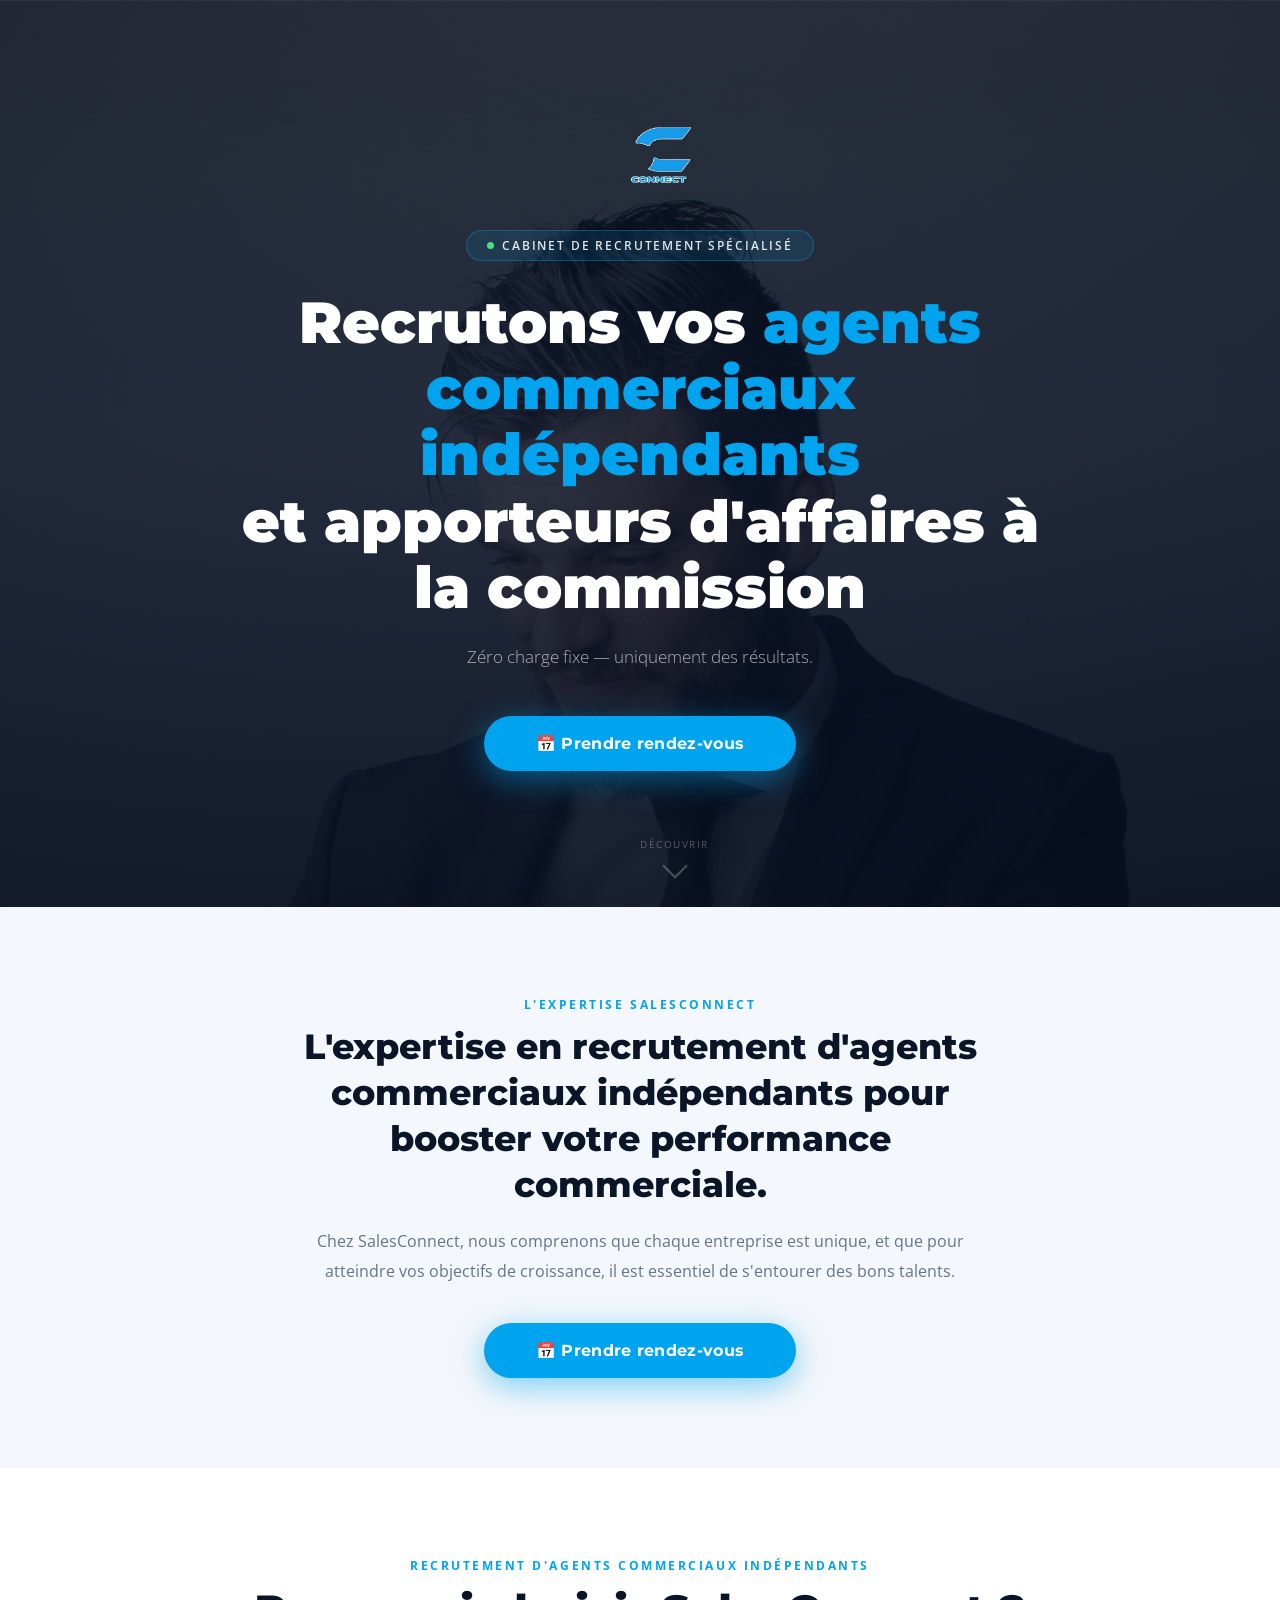
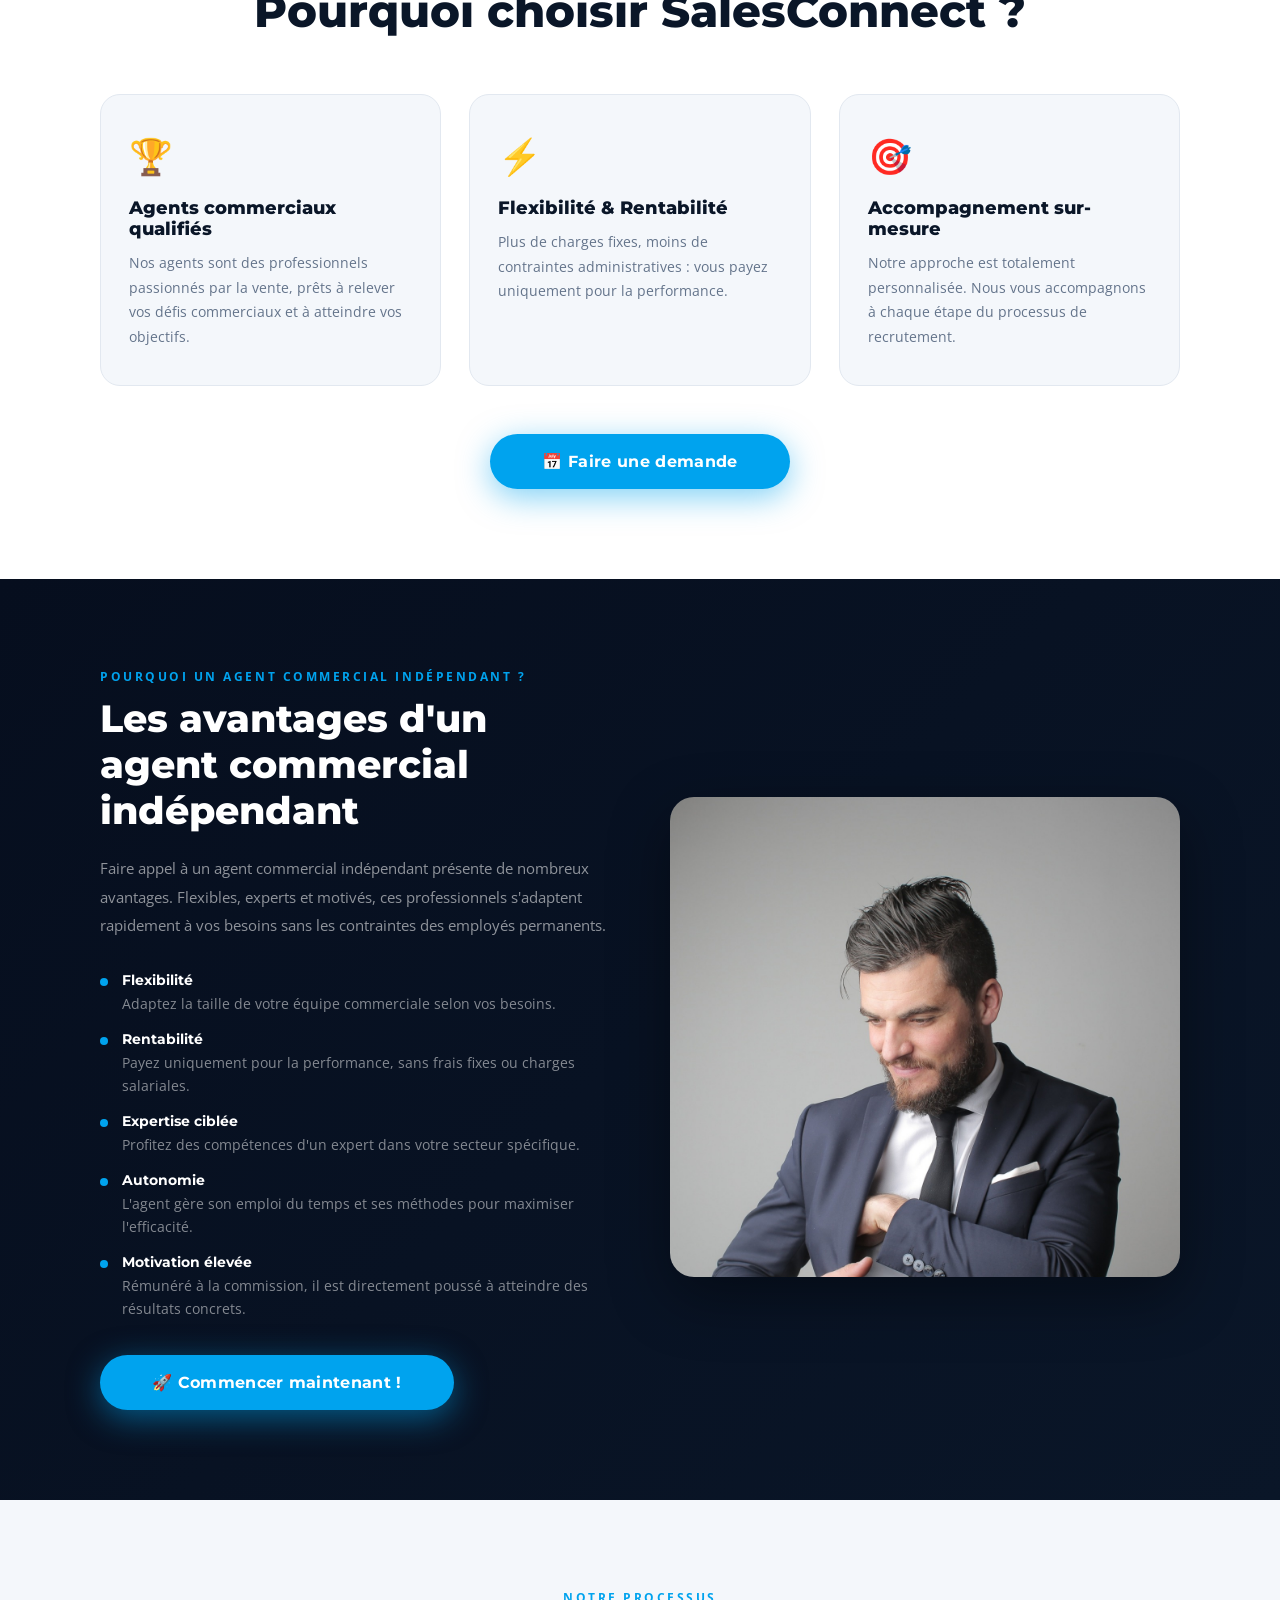
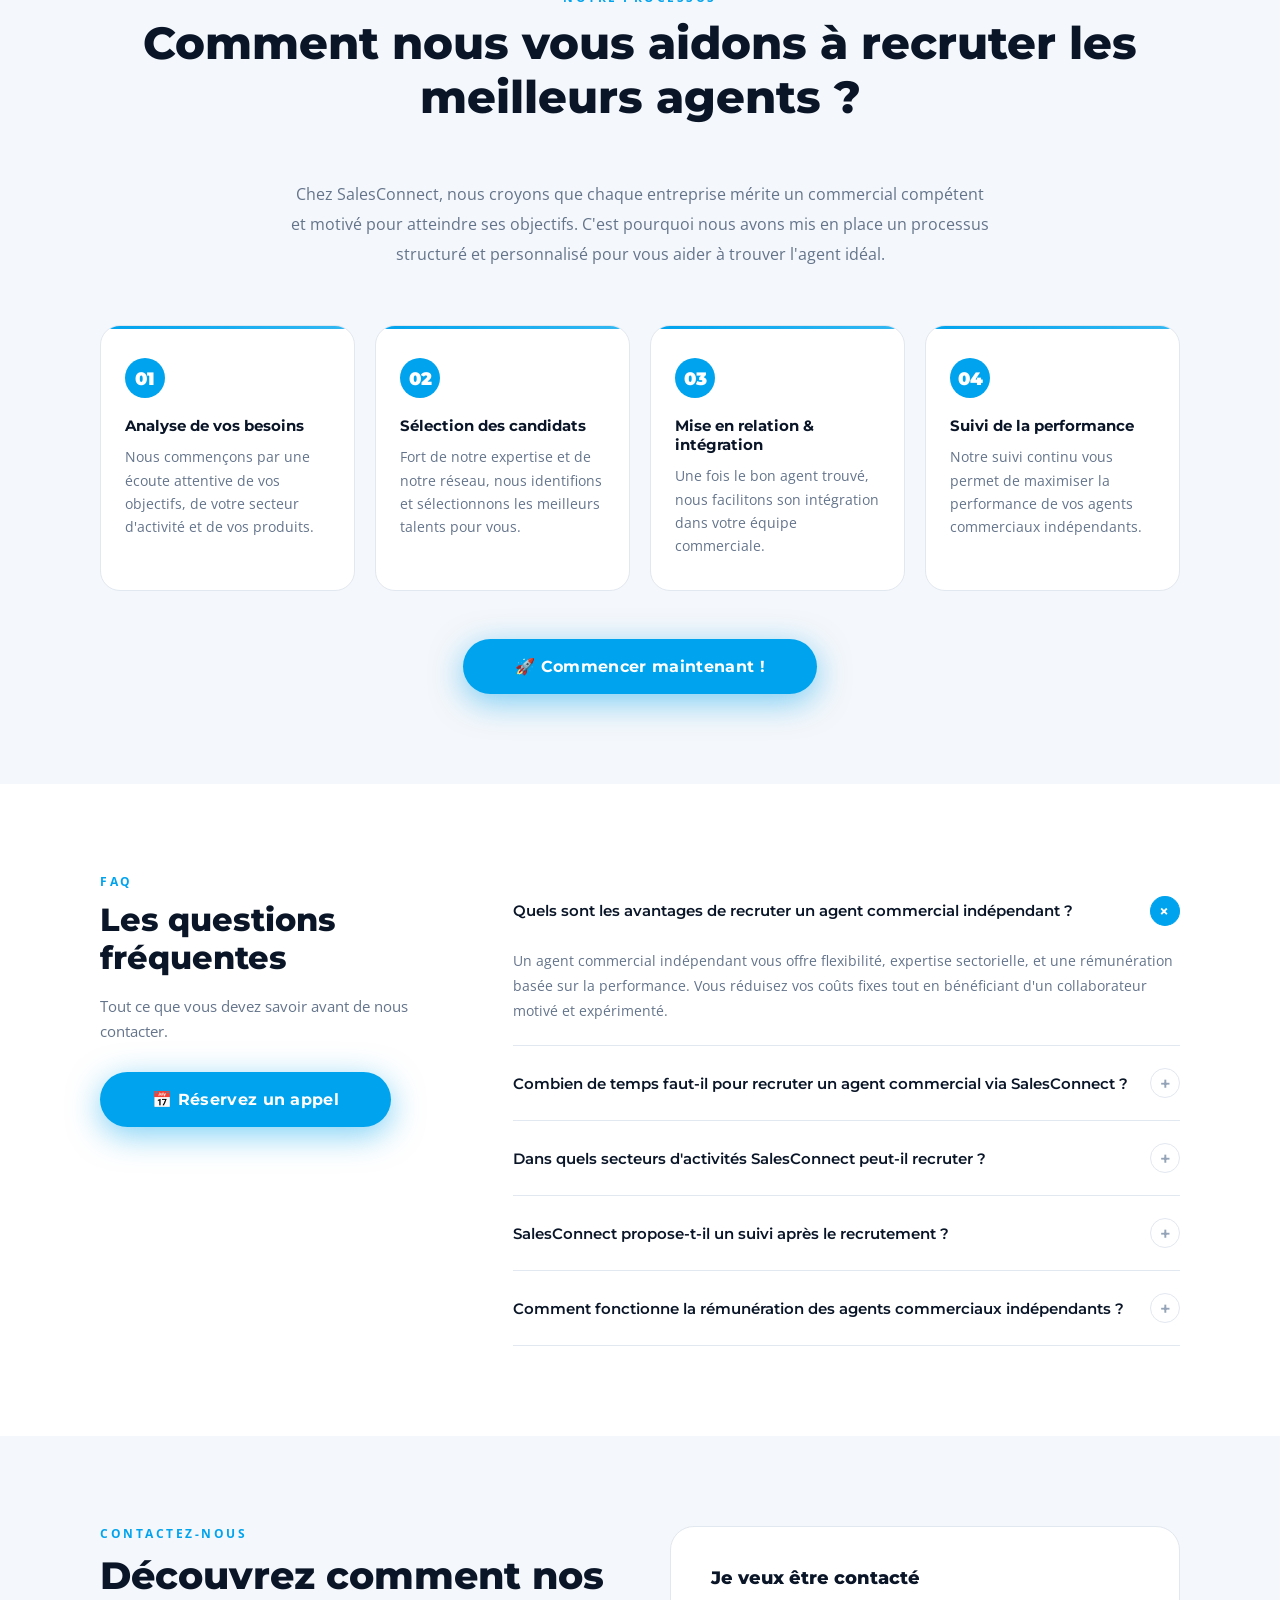
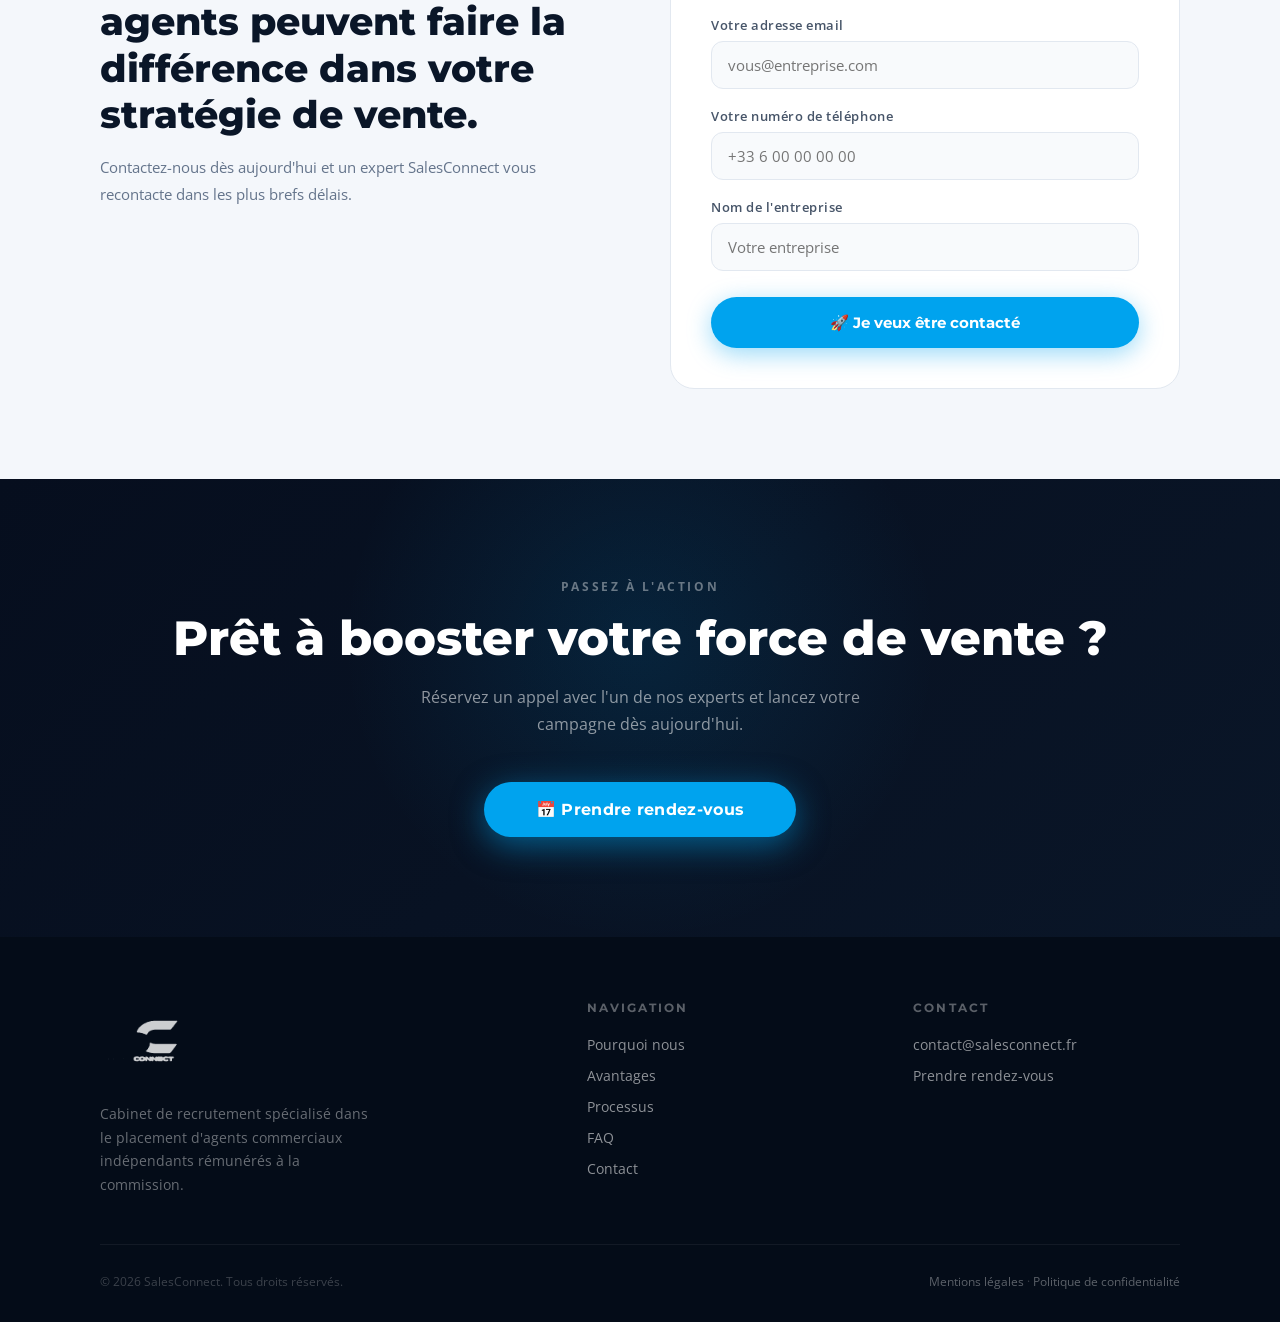
==== index.html @ 14534725 "refonte hero + logos white + FAQ inline pricing" ====
<!DOCTYPE html>
<html lang="fr">
<head>
<meta charset="UTF-8">
<meta name="viewport" content="width=device-width, initial-scale=1.0">
<meta name="description" content="SalesConnect — Recrutons vos agents commerciaux indépendants rémunérés exclusivement à la commission.">
<title>SalesConnect — Cabinet de recrutement d'agents commerciaux</title>
<link rel="icon" type="image/png" href="assets/logo.png">
<link href="https://fonts.googleapis.com/css2?family=Montserrat:wght@400;500;600;700;800;900&family=Open+Sans:wght@300;400;500;600&display=swap" rel="stylesheet">
<link href="https://assets.calendly.com/assets/external/widget.css" rel="stylesheet">
<script src="https://assets.calendly.com/assets/external/widget.js" async></script>
<link rel="stylesheet" href="css/style.css">
<style>
.hero { min-height:100vh;width:100%;display:flex;flex-direction:column;align-items:center;justify-content:center;padding:100px 24px 80px;position:relative;overflow:hidden;text-align:center; }
.hero-bg { position:absolute;inset:0;z-index:0; }
.hero-bg img { width:100%;height:100%;object-fit:cover;object-position:center top;display:block; }
.hero-overlay { position:absolute;inset:0;z-index:1;background:linear-gradient(to bottom,rgba(6,14,30,0.78) 0%,rgba(8,18,38,0.85) 50%,rgba(6,14,30,0.93) 100%); }
.hero-center { position:relative;z-index:2;display:flex;flex-direction:column;align-items:center;max-width:860px;width:100%; }
.hero-logo { height:110px;object-fit:contain;margin-bottom:20px;animation:fadeUp 0.6s 0.1s both; }
.hero-badge { display:inline-flex;align-items:center;gap:8px;background:rgba(0,163,238,0.12);border:1px solid rgba(0,163,238,0.35);color:rgba(255,255,255,0.88);font-size:0.72rem;font-weight:600;letter-spacing:0.16em;text-transform:uppercase;padding:7px 20px;border-radius:50px;margin-bottom:28px;animation:fadeUp 0.6s 0.25s both; }
.badge-dot { width:7px;height:7px;background:#4ade80;border-radius:50%;animation:pulse-dot 2s infinite; }
@keyframes pulse-dot { 0%,100%{opacity:1;transform:scale(1)} 50%{opacity:0.6;transform:scale(1.3)} }
.hero h1 { font-family:'Montserrat',sans-serif;font-size:clamp(2rem,4.5vw,3.6rem);font-weight:900;line-height:1.15;color:white;margin-bottom:22px;animation:fadeUp 0.6s 0.4s both; }
.hero h1 span { color:#00a3ee; }
.hero-sub { font-size:1.05rem;font-weight:300;line-height:1.8;color:rgba(255,255,255,0.65);margin-bottom:44px;animation:fadeUp 0.6s 0.55s both; }
.hero-btn { display:inline-block;background:#00a3ee;color:white;border:none;cursor:pointer;font-family:'Montserrat',sans-serif;font-size:1rem;font-weight:700;padding:18px 52px;border-radius:50px;box-shadow:0 8px 32px rgba(0,163,238,0.5);transition:all 0.2s;animation:fadeUp 0.6s 0.7s both;letter-spacing:0.02em; }
.hero-btn:hover { background:#0082c4;transform:translateY(-3px);box-shadow:0 14px 44px rgba(0,163,238,0.65); }
.scroll-indicator { position:absolute;bottom:32px;left:50%;transform:translateX(-50%);display:flex;flex-direction:column;align-items:center;gap:6px;z-index:2;animation:fadeUp 1s 1.2s both; }
.scroll-indicator span { font-size:0.65rem;letter-spacing:0.15em;text-transform:uppercase;color:rgba(255,255,255,0.3); }
.arrow-down { width:18px;height:18px;border-right:2px solid rgba(255,255,255,0.25);border-bottom:2px solid rgba(255,255,255,0.25);transform:rotate(45deg);animation:bounce 1.8s infinite; }
@keyframes bounce { 0%,100%{transform:rotate(45deg) translateY(0)} 50%{transform:rotate(45deg) translateY(5px)} }

.intro { padding:90px 0;background:#f4f7fb;text-align:center; }
.intro h2 { font-family:'Montserrat',sans-serif;font-size:clamp(1.5rem,3vw,2.2rem);font-weight:800;color:#0a1628;margin-bottom:20px;line-height:1.3;max-width:750px;margin-left:auto;margin-right:auto; }
.intro p { font-size:1rem;color:#64748b;line-height:1.85;max-width:680px;margin:0 auto 36px; }

.pourquoi { padding:90px 0;background:white; }
.pourquoi-grid { display:grid;grid-template-columns:repeat(3,1fr);gap:28px;margin-bottom:48px; }
.pq-card { background:#f4f7fb;border:1px solid #e2e8f0;border-radius:20px;padding:36px 28px;transition:all 0.25s; }
.pq-card:hover { transform:translateY(-6px);box-shadow:0 16px 48px rgba(0,163,238,0.1);border-color:rgba(0,163,238,0.3); }
.pq-icon { font-size:2.2rem;margin-bottom:18px; }
.pq-card h3 { font-family:'Montserrat',sans-serif;font-size:1.1rem;font-weight:800;color:#0a1628;margin-bottom:12px; }
.pq-card p { font-size:0.9rem;color:#64748b;line-height:1.7; }
.pourquoi-cta { text-align:center; }

.avantages { padding:90px 0;background:linear-gradient(135deg,#060e1e,#0a1628); }
.avantages-inner { display:grid;grid-template-columns:1fr 1fr;gap:60px;align-items:center; }
.avantages-text h2 { font-family:'Montserrat',sans-serif;font-size:clamp(1.8rem,3vw,2.6rem);font-weight:800;color:white;margin-bottom:20px;line-height:1.2; }
.avantages-text p { font-size:0.95rem;color:rgba(255,255,255,0.55);line-height:1.85;margin-bottom:32px; }
.avantages-list { list-style:none;display:flex;flex-direction:column;gap:16px;margin-bottom:36px; }
.avantages-list li { display:flex;gap:14px;align-items:flex-start; }
.av-dot { width:8px;height:8px;background:#00a3ee;border-radius:50%;flex-shrink:0;margin-top:7px; }
.av-text strong { font-family:'Montserrat',sans-serif;font-size:0.9rem;font-weight:700;color:white;display:block;margin-bottom:3px; }
.av-text span { font-size:0.85rem;color:rgba(255,255,255,0.5);line-height:1.5; }
.avantages-photo img { width:100%;height:480px;object-fit:cover;object-position:top;border-radius:24px;box-shadow:0 20px 60px rgba(0,0,0,0.4); }

.processus { padding:90px 0;background:#f4f7fb; }
.processus-intro { font-size:1rem;color:#64748b;line-height:1.85;max-width:700px;margin:0 auto 56px;text-align:center; }
.processus-steps { display:grid;grid-template-columns:repeat(4,1fr);gap:20px;margin-bottom:48px; }
.ps-card { background:white;border:1px solid #e2e8f0;border-radius:20px;padding:32px 24px;position:relative;overflow:hidden;transition:all 0.25s; }
.ps-card:hover { transform:translateY(-4px);box-shadow:0 12px 40px rgba(0,163,238,0.1); }
.ps-card::before { content:'';position:absolute;top:0;left:0;right:0;height:3px;background:linear-gradient(to right,#00a3ee,#33b8f2); }
.ps-num { font-family:'Montserrat',sans-serif;font-size:1.1rem;font-weight:900;color:white;background:#00a3ee;width:40px;height:40px;border-radius:50%;display:flex;align-items:center;justify-content:center;margin-bottom:18px; }
.ps-card h4 { font-family:'Montserrat',sans-serif;font-size:0.95rem;font-weight:700;color:#0a1628;margin-bottom:10px; }
.ps-card p { font-size:0.86rem;color:#64748b;line-height:1.7; }
.processus-cta { text-align:center; }

.faq { padding:90px 0;background:white; }
.faq-inner { display:grid;grid-template-columns:1fr 2fr;gap:80px;align-items:start; }
.faq-left p { font-size:0.92rem;color:#64748b;line-height:1.7;margin:16px 0 28px; }
.faq-list { display:flex;flex-direction:column; }
.faq-item { border-bottom:1px solid #e2e8f0; }
.faq-question { display:flex;justify-content:space-between;align-items:center;padding:22px 0;cursor:pointer;font-family:'Montserrat',sans-serif;font-size:0.95rem;font-weight:600;color:#0a1628;gap:16px;transition:color 0.2s;user-select:none; }
.faq-question:hover { color:#00a3ee; }
.faq-toggle { width:30px;height:30px;flex-shrink:0;border:1px solid #e2e8f0;border-radius:50%;display:flex;align-items:center;justify-content:center;font-size:1.1rem;color:#94a3b8;transition:all 0.3s; }
.faq-item.open .faq-toggle { background:#00a3ee;border-color:#00a3ee;color:white;transform:rotate(45deg); }
.faq-answer { font-size:0.9rem;color:#64748b;line-height:1.75;max-height:0;overflow:hidden;transition:max-height 0.35s ease,padding 0.3s; }
.faq-item.open .faq-answer { max-height:200px;padding-bottom:22px; }

.contact { padding:90px 0;background:#f4f7fb; }
.contact-inner { display:grid;grid-template-columns:1fr 1fr;gap:60px;align-items:start; }
.contact-left h2 { font-family:'Montserrat',sans-serif;font-size:clamp(1.8rem,3vw,2.4rem);font-weight:800;color:#0a1628;margin-bottom:16px;line-height:1.2; }
.contact-left p { font-size:0.95rem;color:#64748b;line-height:1.8;margin-top:16px; }
.contact-form { background:white;border:1px solid #e2e8f0;border-radius:24px;padding:40px; }
.contact-form h3 { font-family:'Montserrat',sans-serif;font-size:1.1rem;font-weight:800;color:#0a1628;margin-bottom:28px; }
.form-group { margin-bottom:18px; }
.form-group label { display:block;font-size:0.82rem;font-weight:600;color:#475569;margin-bottom:7px;letter-spacing:0.04em; }
.form-group input { width:100%;padding:13px 16px;border:1px solid #e2e8f0;border-radius:12px;font-family:'Open Sans',sans-serif;font-size:0.92rem;color:#1a2035;background:#f8fafc;transition:border-color 0.2s,box-shadow 0.2s;outline:none; }
.form-group input:focus { border-color:#00a3ee;box-shadow:0 0 0 3px rgba(0,163,238,0.1);background:white; }
.form-submit { width:100%;background:#00a3ee;color:white;border:none;cursor:pointer;font-family:'Montserrat',sans-serif;font-size:0.95rem;font-weight:700;padding:16px;border-radius:50px;box-shadow:0 6px 24px rgba(0,163,238,0.4);transition:all 0.2s;margin-top:8px; }
.form-submit:hover { background:#0082c4;transform:translateY(-2px); }

.cta-final { padding:100px 0;background:linear-gradient(135deg,#060e1e,#0a1628);text-align:center;position:relative;overflow:hidden; }
.cta-final::before { content:'';position:absolute;top:-30%;left:50%;transform:translateX(-50%);width:600px;height:600px;background:radial-gradient(circle,rgba(0,163,238,0.12) 0%,transparent 70%);pointer-events:none; }
.cta-final-inner { position:relative;z-index:1; }

.section-tag { font-size:0.72rem;font-weight:700;letter-spacing:0.22em;text-transform:uppercase;color:#00a3ee;margin-bottom:12px;display:block;text-align:center; }
.section-title { font-family:'Montserrat',sans-serif;font-size:clamp(1.9rem,3.5vw,2.8rem);font-weight:800;line-height:1.2;color:#0a1628;margin-bottom:14px;text-align:center; }
.section-header { margin-bottom:56px; }
.btn-primary { display:inline-block;background:#00a3ee;color:white;border:none;cursor:pointer;font-family:'Montserrat',sans-serif;font-size:1rem;font-weight:700;padding:18px 52px;border-radius:50px;box-shadow:0 8px 32px rgba(0,163,238,0.5);transition:all 0.2s;letter-spacing:0.02em;text-decoration:none; }
.btn-primary:hover { background:#0082c4;transform:translateY(-3px);box-shadow:0 14px 44px rgba(0,163,238,0.65); }

@keyframes fadeUp { from{opacity:0;transform:translateY(24px)} to{opacity:1;transform:translateY(0)} }
.reveal { opacity:0;transform:translateY(32px);transition:opacity 0.75s ease,transform 0.75s ease; }
.reveal.visible { opacity:1;transform:none; }

@media(max-width:900px) {
  .pourquoi-grid,.avantages-inner,.contact-inner,.faq-inner { grid-template-columns:1fr; }
  .avantages-photo { display:none; }
  .processus-steps { grid-template-columns:1fr 1fr; }
}
@media(max-width:600px) {
  .processus-steps { grid-template-columns:1fr; }
  .hero h1 { font-size:1.9rem; }
}
</style>
</head>
<body>

<!-- ══ STICKY NAV ══ -->
<nav class="sticky-nav" id="stickyNav">
  <a href="#" class="sn-logo">
    <img src="assets/logo_white.png" alt="SalesConnect" class="sn-logo-img">
  </a>
  <div class="sn-links">
    <a href="#pourquoi">Pourquoi nous</a>
    <a href="#avantages">Avantages</a>
    <a href="#processus">Processus</a>
    <a href="#faq">FAQ</a>
    <a href="#contact">Contact</a>
    <a href="#rdv" class="sn-cta" onclick="openCalendly(event)">Prendre RDV</a>
  </div>
  <button class="burger" id="burger" onclick="toggleMenu()">☰</button>
</nav>

<div class="mobile-menu" id="mobileMenu">
  <a href="#pourquoi" onclick="toggleMenu()">Pourquoi nous</a>
  <a href="#avantages" onclick="toggleMenu()">Avantages</a>
  <a href="#processus" onclick="toggleMenu()">Processus</a>
  <a href="#faq" onclick="toggleMenu()">FAQ</a>
  <a href="#contact" onclick="toggleMenu()">Contact</a>
  <a href="#rdv" class="mobile-cta" onclick="openCalendly(event)">Prendre RDV</a>
</div>

<!-- ══ HERO ══ -->
<section class="hero" id="home">
  <div class="hero-bg">
    <img src="assets/robin.jpg" alt="Robin SalesConnect">
  </div>
  <div class="hero-overlay"></div>
  <div class="hero-center">
    <img src="assets/logo_white.png" alt="SalesConnect" class="hero-logo">
    <div class="hero-badge">
      <span class="badge-dot"></span>
      Cabinet de recrutement spécialisé
    </div>
    <h1>Recrutons vos <span>agents commerciaux indépendants</span><br>et apporteurs d'affaires à la commission</h1>
    <p class="hero-sub">Zéro charge fixe — uniquement des résultats.</p>
    <button class="hero-btn" onclick="openCalendly(event)">📅 Prendre rendez-vous</button>
  </div>
  <div class="scroll-indicator">
    <span>Découvrir</span>
    <div class="arrow-down"></div>
  </div>
</section>

<!-- ══ INTRO ══ -->
<section class="intro">
  <div class="container">
    <div class="reveal">
      <span class="section-tag">L'expertise SalesConnect</span>
      <h2>L'expertise en recrutement d'agents commerciaux indépendants pour booster votre performance commerciale.</h2>
      <p>Chez SalesConnect, nous comprenons que chaque entreprise est unique, et que pour atteindre vos objectifs de croissance, il est essentiel de s'entourer des bons talents.</p>
      <button class="btn-primary" onclick="openCalendly(event)">📅 Prendre rendez-vous</button>
    </div>
  </div>
</section>

<!-- ══ POURQUOI NOUS ══ -->
<section class="pourquoi" id="pourquoi">
  <div class="container">
    <div class="section-header reveal">
      <span class="section-tag">Recrutement d'agents commerciaux indépendants</span>
      <h2 class="section-title">Pourquoi choisir SalesConnect ?</h2>
    </div>
    <div class="pourquoi-grid reveal">
      <div class="pq-card">
        <div class="pq-icon">🏆</div>
        <h3>Agents commerciaux qualifiés</h3>
        <p>Nos agents sont des professionnels passionnés par la vente, prêts à relever vos défis commerciaux et à atteindre vos objectifs.</p>
      </div>
      <div class="pq-card">
        <div class="pq-icon">⚡</div>
        <h3>Flexibilité & Rentabilité</h3>
        <p>Plus de charges fixes, moins de contraintes administratives : vous payez uniquement pour la performance.</p>
      </div>
      <div class="pq-card">
        <div class="pq-icon">🎯</div>
        <h3>Accompagnement sur-mesure</h3>
        <p>Notre approche est totalement personnalisée. Nous vous accompagnons à chaque étape du processus de recrutement.</p>
      </div>
    </div>
    <div class="pourquoi-cta reveal">
      <button class="btn-primary" onclick="openCalendly(event)">📅 Faire une demande</button>
    </div>
  </div>
</section>

<!-- ══ AVANTAGES ══ -->
<section class="avantages" id="avantages">
  <div class="container">
    <div class="avantages-inner">
      <div class="avantages-text reveal">
        <span class="section-tag" style="text-align:left">Pourquoi un agent commercial indépendant ?</span>
        <h2>Les avantages d'un agent commercial indépendant</h2>
        <p>Faire appel à un agent commercial indépendant présente de nombreux avantages. Flexibles, experts et motivés, ces professionnels s'adaptent rapidement à vos besoins sans les contraintes des employés permanents.</p>
        <ul class="avantages-list">
          <li><div class="av-dot"></div><div class="av-text"><strong>Flexibilité</strong><span>Adaptez la taille de votre équipe commerciale selon vos besoins.</span></div></li>
          <li><div class="av-dot"></div><div class="av-text"><strong>Rentabilité</strong><span>Payez uniquement pour la performance, sans frais fixes ou charges salariales.</span></div></li>
          <li><div class="av-dot"></div><div class="av-text"><strong>Expertise ciblée</strong><span>Profitez des compétences d'un expert dans votre secteur spécifique.</span></div></li>
          <li><div class="av-dot"></div><div class="av-text"><strong>Autonomie</strong><span>L'agent gère son emploi du temps et ses méthodes pour maximiser l'efficacité.</span></div></li>
          <li><div class="av-dot"></div><div class="av-text"><strong>Motivation élevée</strong><span>Rémunéré à la commission, il est directement poussé à atteindre des résultats concrets.</span></div></li>
        </ul>
        <button class="btn-primary" onclick="openCalendly(event)">🚀 Commencer maintenant !</button>
      </div>
      <div class="avantages-photo reveal">
        <img src="assets/robin.jpg" alt="Robin — Fondateur SalesConnect">
      </div>
    </div>
  </div>
</section>

<!-- ══ PROCESSUS ══ -->
<section class="processus" id="processus">
  <div class="container">
    <div class="section-header reveal">
      <span class="section-tag">Notre processus</span>
      <h2 class="section-title">Comment nous vous aidons à recruter les meilleurs agents ?</h2>
    </div>
    <p class="processus-intro reveal">Chez SalesConnect, nous croyons que chaque entreprise mérite un commercial compétent et motivé pour atteindre ses objectifs. C'est pourquoi nous avons mis en place un processus structuré et personnalisé pour vous aider à trouver l'agent idéal.</p>
    <div class="processus-steps reveal">
      <div class="ps-card">
        <div class="ps-num">01</div>
        <h4>Analyse de vos besoins</h4>
        <p>Nous commençons par une écoute attentive de vos objectifs, de votre secteur d'activité et de vos produits.</p>
      </div>
      <div class="ps-card">
        <div class="ps-num">02</div>
        <h4>Sélection des candidats</h4>
        <p>Fort de notre expertise et de notre réseau, nous identifions et sélectionnons les meilleurs talents pour vous.</p>
      </div>
      <div class="ps-card">
        <div class="ps-num">03</div>
        <h4>Mise en relation & intégration</h4>
        <p>Une fois le bon agent trouvé, nous facilitons son intégration dans votre équipe commerciale.</p>
      </div>
      <div class="ps-card">
        <div class="ps-num">04</div>
        <h4>Suivi de la performance</h4>
        <p>Notre suivi continu vous permet de maximiser la performance de vos agents commerciaux indépendants.</p>
      </div>
    </div>
    <div class="processus-cta reveal">
      <button class="btn-primary" onclick="openCalendly(event)">🚀 Commencer maintenant !</button>
    </div>
  </div>
</section>

<!-- ══ FAQ ══ -->
<section class="faq" id="faq">
  <div class="container">
    <div class="faq-inner">
      <div class="faq-left reveal">
        <span class="section-tag" style="text-align:left">FAQ</span>
        <h2 class="section-title" style="text-align:left;font-size:2rem">Les questions fréquentes</h2>
        <p>Tout ce que vous devez savoir avant de nous contacter.</p>
        <button class="btn-primary" onclick="openCalendly(event)">📅 Réservez un appel</button>
      </div>
      <div class="faq-list reveal">
        <div class="faq-item open">
          <div class="faq-question" onclick="toggleFaq(this)">Quels sont les avantages de recruter un agent commercial indépendant ?<div class="faq-toggle">+</div></div>
          <div class="faq-answer">Un agent commercial indépendant vous offre flexibilité, expertise sectorielle, et une rémunération basée sur la performance. Vous réduisez vos coûts fixes tout en bénéficiant d'un collaborateur motivé et expérimenté.</div>
        </div>
        <div class="faq-item">
          <div class="faq-question" onclick="toggleFaq(this)">Combien de temps faut-il pour recruter un agent commercial via SalesConnect ?<div class="faq-toggle">+</div></div>
          <div class="faq-answer">Notre processus est rapide et efficace. En moyenne, il faut 2 à 4 semaines pour identifier, sélectionner et intégrer l'agent commercial qui correspondra à vos besoins.</div>
        </div>
        <div class="faq-item">
          <div class="faq-question" onclick="toggleFaq(this)">Dans quels secteurs d'activités SalesConnect peut-il recruter ?<div class="faq-toggle">+</div></div>
          <div class="faq-answer">Nous intervenons dans tous secteurs d'activités. Quel que soit votre domaine, nous trouverons les profils adaptés.</div>
        </div>
        <div class="faq-item">
          <div class="faq-question" onclick="toggleFaq(this)">SalesConnect propose-t-il un suivi après le recrutement ?<div class="faq-toggle">+</div></div>
          <div class="faq-answer">Oui, nous accompagnons nos clients après la mise en relation pour garantir une collaboration fluide et optimale. Nous restons à vos côtés pour suivre les performances et ajuster si nécessaire.</div>
        </div>
        <div class="faq-item">
          <div class="faq-question" onclick="toggleFaq(this)">Comment fonctionne la rémunération des agents commerciaux indépendants ?<div class="faq-toggle">+</div></div>
          <div class="faq-answer">Les agents commerciaux indépendants sont rémunérés exclusivement à la commission, sur la base des ventes qu'ils réalisent. Cela vous garantit un investissement rentable et directement lié à leurs performances.</div>
        </div>
      </div>
    </div>
  </div>
</section>

<!-- ══ CONTACT ══ -->
<section class="contact" id="contact">
  <div class="container">
    <div class="contact-inner">
      <div class="contact-left reveal">
        <span class="section-tag" style="text-align:left">Contactez-nous</span>
        <h2>Découvrez comment nos agents peuvent faire la différence dans votre stratégie de vente.</h2>
        <p>Contactez-nous dès aujourd'hui et un expert SalesConnect vous recontacte dans les plus brefs délais.</p>
      </div>
      <div class="contact-form reveal">
        <h3>Je veux être contacté</h3>
        <div class="form-group">
          <label>Votre adresse email</label>
          <input type="email" id="email" placeholder="vous@entreprise.com">
        </div>
        <div class="form-group">
          <label>Votre numéro de téléphone</label>
          <input type="tel" id="phone" placeholder="+33 6 00 00 00 00">
        </div>
        <div class="form-group">
          <label>Nom de l'entreprise</label>
          <input type="text" id="company" placeholder="Votre entreprise">
        </div>
        <button class="form-submit" onclick="submitContact()">🚀 Je veux être contacté</button>
        <p id="form-msg" style="text-align:center;margin-top:14px;font-size:0.85rem;color:#00a3ee;display:none">✅ Message envoyé ! Nous vous recontactons très vite.</p>
      </div>
    </div>
  </div>
</section>

<!-- ══ CTA FINAL ══ -->
<section class="cta-final">
  <div class="container">
    <div class="cta-final-inner reveal">
      <span class="section-tag" style="color:rgba(255,255,255,0.4)">Passez à l'action</span>
      <h2 style="font-family:'Montserrat',sans-serif;font-size:clamp(2rem,4vw,3rem);font-weight:800;color:white;margin-bottom:16px;line-height:1.2">Prêt à booster votre force de vente ?</h2>
      <p style="font-size:1rem;color:rgba(255,255,255,0.55);margin-bottom:44px;max-width:480px;margin-left:auto;margin-right:auto;line-height:1.7">Réservez un appel avec l'un de nos experts et lancez votre campagne dès aujourd'hui.</p>
      <button class="btn-primary" onclick="openCalendly(event)">📅 Prendre rendez-vous</button>
    </div>
  </div>
</section>

<!-- ══ FOOTER ══ -->
<footer>
  <div class="container">
    <div class="footer-top">
      <div class="footer-brand">
        <img src="assets/logo_white.png" alt="SalesConnect" class="footer-logo">
        <p>Cabinet de recrutement spécialisé dans le placement d'agents commerciaux indépendants rémunérés à la commission.</p>
      </div>
      <div class="footer-col">
        <h4>Navigation</h4>
        <a href="#pourquoi">Pourquoi nous</a>
        <a href="#avantages">Avantages</a>
        <a href="#processus">Processus</a>
        <a href="#faq">FAQ</a>
        <a href="#contact">Contact</a>
      </div>
      <div class="footer-col">
        <h4>Contact</h4>
        <a href="mailto:contact@salesconnect.fr">contact@salesconnect.fr</a>
        <a href="https://calendly.com/salesconnect/30min" target="_blank">Prendre rendez-vous</a>
      </div>
    </div>
    <div class="footer-bottom">
      <p>© 2026 SalesConnect. Tous droits réservés.</p>
      <p><a href="mentions-legales.html" style="color:rgba(255,255,255,0.35);text-decoration:none">Mentions légales</a> · <a href="politique-confidentialite.html" style="color:rgba(255,255,255,0.35);text-decoration:none">Politique de confidentialité</a></p>
    </div>
  </div>
</footer>

<script src="js/main.js"></script>
<script>
function submitContact() {
  const email = document.getElementById('email').value;
  const phone = document.getElementById('phone').value;
  if (!email && !phone) { alert('Veuillez renseigner au moins votre email ou téléphone.'); return; }
  document.getElementById('form-msg').style.display = 'block';
  document.getElementById('email').value = '';
  document.getElementById('phone').value = '';
  document.getElementById('company').value = '';
}
</script>
</body>
</html>
---- css/style.css ----
/* ═══════════════════════════════════════
   SALESCONNECT — style.css
   Couleur principale : #00a3ee
═══════════════════════════════════════ */

*, *::before, *::after { box-sizing: border-box; margin: 0; padding: 0; }

:root {
  --blue: #00a3ee;
  --blue-dark: #0082c4;
  --blue-light: #33b8f2;
  --navy: #0a1628;
  --navy-2: #0f1e38;
  --white: #ffffff;
  --offwhite: #f4f7fb;
  --gray: #e2e8f0;
  --text: #1a2035;
  --text-muted: #64748b;
  --text-light: #94a3b8;
  --border: #e2e8f0;
  --red-soft: #fff5f5;
  --red-border: #fed7d7;
}

html { scroll-behavior: smooth; }
body { font-family: 'Open Sans', sans-serif; color: var(--text); background: var(--white); overflow-x: hidden; }

/* ─── CONTAINER ─── */
.container { max-width: 1160px; margin: 0 auto; padding: 0 40px; }

/* ─── STICKY NAV ─── */
.sticky-nav {
  position: fixed; top: 0; left: 0; right: 0; z-index: 200;
  display: flex; justify-content: space-between; align-items: center;
  padding: 14px 48px;
  background: rgba(10,22,40,0.97); backdrop-filter: blur(16px);
  box-shadow: 0 1px 0 rgba(255,255,255,0.05);
  transform: translateY(-100%); transition: transform 0.3s ease;
}
.sticky-nav.visible { transform: translateY(0); }

.sn-logo-img { height: 44px; object-fit: contain; filter: brightness(10); }

.sn-links { display: flex; align-items: center; gap: 32px; }
.sn-links a { text-decoration: none; color: rgba(255,255,255,0.65); font-size: 0.88rem; font-weight: 500; transition: color 0.2s; }
.sn-links a:hover { color: white; }
.sn-cta {
  background: var(--blue) !important; color: white !important;
  padding: 10px 24px; border-radius: 50px; font-weight: 700 !important;
  box-shadow: 0 4px 16px rgba(0,163,238,0.4); transition: all 0.2s !important;
}
.sn-cta:hover { background: var(--blue-dark) !important; transform: translateY(-1px); box-shadow: 0 6px 20px rgba(0,163,238,0.5) !important; }

.burger { display: none; background: none; border: none; color: white; font-size: 1.4rem; cursor: pointer; padding: 4px 8px; }

/* Mobile menu */
.mobile-menu {
  position: fixed; top: 0; left: 0; right: 0; bottom: 0; z-index: 199;
  background: var(--navy); display: flex; flex-direction: column;
  align-items: center; justify-content: center; gap: 28px;
  transform: translateX(-100%); transition: transform 0.3s ease;
}
.mobile-menu.open { transform: translateX(0); }
.mobile-menu a { color: rgba(255,255,255,0.8); text-decoration: none; font-size: 1.3rem; font-weight: 600; font-family: 'Montserrat', sans-serif; }
.mobile-menu a:hover { color: var(--blue); }
.mobile-cta { background: var(--blue) !important; color: white !important; padding: 14px 40px !important; border-radius: 50px; }

/* ─── HERO ─── */
.hero {
  min-height: 100vh; width: 100%;
  display: flex; flex-direction: column;
  align-items: center; justify-content: center;
  padding: 100px 24px 80px;
  position: relative; overflow: hidden;
  text-align: center;
}

/* Robin en fond */
.hero-bg {
  position: absolute; inset: 0; z-index: 0;
}
.hero-bg img {
  width: 100%; height: 100%;
  object-fit: cover; object-position: center top;
  display: block;
}

/* Overlay dégradé sombre pour lisibilité */
.hero-overlay {
  position: absolute; inset: 0; z-index: 1;
  background: linear-gradient(
    to bottom,
    rgba(6,14,30,0.75) 0%,
    rgba(8,18,38,0.82) 50%,
    rgba(6,14,30,0.92) 100%
  );
}

/* Contenu centré par-dessus */
.hero-center {
  position: relative; z-index: 2;
  display: flex; flex-direction: column;
  align-items: center; max-width: 780px; width: 100%;
}

.hero-logo {
  height: 130px; object-fit: contain;
  margin-bottom: 20px;
  animation: fadeUp 0.6s 0.1s both;
}

.hero-badge {
  display: inline-flex; align-items: center; gap: 8px;
  background: rgba(0,163,238,0.12); border: 1px solid rgba(0,163,238,0.35);
  color: rgba(255,255,255,0.88); font-size: 0.72rem; font-weight: 600;
  letter-spacing: 0.16em; text-transform: uppercase;
  padding: 7px 20px; border-radius: 50px; margin-bottom: 28px;
  animation: fadeUp 0.6s 0.25s both;
}
.badge-dot { width: 7px; height: 7px; background: #4ade80; border-radius: 50%; animation: pulse-dot 2s infinite; }
@keyframes pulse-dot { 0%,100%{opacity:1;transform:scale(1)} 50%{opacity:0.6;transform:scale(1.3)} }

.hero h1 {
  font-family: 'Montserrat', sans-serif;
  font-size: clamp(2.6rem, 5.5vw, 4.2rem);
  font-weight: 900; line-height: 1.1; color: white;
  margin-bottom: 22px; animation: fadeUp 0.6s 0.4s both;
}
.hero h1 span { color: var(--blue); }

.hero-sub {
  font-size: 1.1rem; font-weight: 300; line-height: 1.8;
  color: rgba(255,255,255,0.65); margin-bottom: 44px;
  animation: fadeUp 0.6s 0.55s both;
}

.hero-btn {
  display: inline-block; background: var(--blue); color: white;
  border: none; cursor: pointer;
  font-family: 'Montserrat', sans-serif; font-size: 1rem; font-weight: 700;
  padding: 18px 52px; border-radius: 50px;
  box-shadow: 0 8px 32px rgba(0,163,238,0.5);
  transition: transform 0.2s, box-shadow 0.2s, background 0.2s;
  animation: fadeUp 0.6s 0.7s both; letter-spacing: 0.02em; margin-bottom: 56px;
}
.hero-btn:hover { transform: translateY(-3px); box-shadow: 0 14px 44px rgba(0,163,238,0.65); background: var(--blue-dark); }

.hero-stats {
  display: flex; align-items: center;
  background: rgba(255,255,255,0.06);
  border: 1px solid rgba(255,255,255,0.1);
  backdrop-filter: blur(10px);
  border-radius: 20px; padding: 20px 40px;
  gap: 0; animation: fadeUp 0.6s 0.85s both;
}
.hero-stat { display: flex; flex-direction: column; align-items: center; }
.hero-stat strong { font-family: 'Montserrat', sans-serif; font-size: 1.6rem; font-weight: 900; color: var(--blue); }
.hero-stat span { font-size: 0.78rem; color: rgba(255,255,255,0.5); margin-top: 3px; }
.hero-stat-sep { width: 1px; height: 40px; background: rgba(255,255,255,0.12); margin: 0 36px; }

.scroll-indicator {
  position: absolute; bottom: 32px; left: 50%; transform: translateX(-50%);
  display: flex; flex-direction: column; align-items: center; gap: 6px; z-index: 2;
  animation: fadeUp 1s 1.4s both;
}
.scroll-indicator span { font-size: 0.65rem; letter-spacing: 0.15em; text-transform: uppercase; color: rgba(255,255,255,0.3); }
.arrow-down { width: 18px; height: 18px; border-right: 2px solid rgba(255,255,255,0.25); border-bottom: 2px solid rgba(255,255,255,0.25); transform: rotate(45deg); animation: bounce 1.8s infinite; }
@keyframes bounce { 0%,100%{transform:rotate(45deg) translateY(0)} 50%{transform:rotate(45deg) translateY(5px)} }

/* ─── SECTION COMMON ─── */
.section-tag { font-size: 0.72rem; font-weight: 700; letter-spacing: 0.22em; text-transform: uppercase; color: var(--blue); margin-bottom: 12px; display: block; }
.section-title { font-family: 'Montserrat', sans-serif; font-size: clamp(1.9rem, 3.5vw, 2.8rem); font-weight: 800; line-height: 1.2; color: var(--navy); margin-bottom: 14px; }
.section-sub { font-size: 1rem; color: var(--text-muted); font-weight: 300; max-width: 520px; margin-left: auto; margin-right: auto; line-height: 1.7; }
.section-header { text-align: center; margin-bottom: 60px; }

/* ─── SERVICES ─── */
.services { padding: 110px 0; background: var(--offwhite); }
.services-grid { display: grid; grid-template-columns: repeat(3, 1fr); gap: 22px; }

.scard { border-radius: 24px; padding: 40px 34px; transition: transform 0.3s ease, box-shadow 0.3s ease; }
.scard:hover { transform: translateY(-8px); }

.scard.dark {
  background: linear-gradient(145deg, #0f2040, #0a1628);
  box-shadow: 0 8px 40px rgba(10,22,40,0.4); color: white;
}
.scard.dark:hover { box-shadow: 0 20px 60px rgba(10,22,40,0.55); }

.scard.light {
  background: white; box-shadow: 0 4px 24px rgba(0,0,0,0.07);
  border: 1px solid var(--border);
}
.scard.light:hover { box-shadow: 0 16px 50px rgba(0,0,0,0.12); }

.scard-icon { width: 58px; height: 58px; border-radius: 14px; display: flex; align-items: center; justify-content: center; font-size: 1.7rem; margin-bottom: 24px; }
.scard.dark .scard-icon { background: rgba(0,163,238,0.15); }
.scard.light .scard-icon { background: rgba(0,163,238,0.08); }

.scard h3 { font-family: 'Montserrat', sans-serif; font-size: 1.25rem; font-weight: 800; margin-bottom: 12px; line-height: 1.25; }
.scard.dark h3 { color: white; }
.scard.light h3 { color: var(--navy); }

.scard-desc { font-size: 0.9rem; line-height: 1.7; margin-bottom: 28px; }
.scard.dark .scard-desc { color: rgba(255,255,255,0.55); }
.scard.light .scard-desc { color: var(--text-muted); }

.scard-list { list-style: none; display: flex; flex-direction: column; gap: 11px; }
.scard-list li { display: flex; align-items: flex-start; gap: 10px; font-size: 0.9rem; line-height: 1.5; }
.scard-list li::before { content: ''; width: 7px; height: 7px; border-radius: 50%; background: var(--blue); flex-shrink: 0; margin-top: 6px; }
.scard.dark .scard-list li { color: rgba(255,255,255,0.8); }
.scard.light .scard-list li { color: var(--text-muted); }

/* ─── MÉTHODE ─── */
.methode { padding: 110px 0; background: var(--white); }
.methode-inner { display: grid; grid-template-columns: 1fr 1.2fr; gap: 80px; align-items: center; }

.methode-photo { position: relative; }
.methode-photo img { width: 100%; height: 500px; object-fit: cover; object-position: top center; border-radius: 24px; box-shadow: 0 20px 60px rgba(0,0,0,0.15); display: block; }
.methode-photo-card {
  position: absolute; bottom: -20px; right: -20px;
  background: var(--blue); color: white;
  border-radius: 16px; padding: 16px 24px;
  display: flex; flex-direction: column; gap: 4px;
  box-shadow: 0 8px 32px rgba(0,163,238,0.4);
}
.methode-photo-card strong { font-family: 'Montserrat', sans-serif; font-size: 1rem; font-weight: 800; }
.methode-photo-card span { font-size: 0.78rem; opacity: 0.8; }

.methode-content .section-title { text-align: left; }
.methode-content .section-tag { text-align: left; }
.methode-desc { font-size: 0.95rem; color: var(--text-muted); line-height: 1.8; margin-bottom: 40px; }

.methode-points { display: flex; flex-direction: column; gap: 28px; }
.methode-point { display: flex; gap: 20px; align-items: flex-start; }
.methode-num {
  width: 44px; height: 44px; flex-shrink: 0;
  background: rgba(0,163,238,0.1); border: 2px solid rgba(0,163,238,0.2);
  border-radius: 12px; display: flex; align-items: center; justify-content: center;
  font-family: 'Montserrat', sans-serif; font-size: 0.85rem; font-weight: 800; color: var(--blue);
}
.methode-point h4 { font-family: 'Montserrat', sans-serif; font-size: 0.95rem; font-weight: 700; color: var(--navy); margin-bottom: 5px; }
.methode-point p { font-size: 0.88rem; color: var(--text-muted); line-height: 1.6; }

/* ─── OFFRE ─── */
.offre { padding: 110px 0; background: var(--offwhite); }

.engagements-grid { display: grid; grid-template-columns: repeat(5, 1fr); gap: 18px; margin-bottom: 60px; }
.engagement-card { background: white; border: 1px solid var(--border); border-radius: 18px; padding: 28px 22px; text-align: center; transition: all 0.25s; }
.engagement-card:hover { transform: translateY(-4px); box-shadow: 0 12px 40px rgba(0,163,238,0.1); border-color: rgba(0,163,238,0.3); }
.eng-icon { font-size: 2rem; margin-bottom: 14px; }
.engagement-card h4 { font-family: 'Montserrat', sans-serif; font-size: 0.95rem; font-weight: 700; color: var(--navy); margin-bottom: 8px; }
.engagement-card p { font-size: 0.82rem; color: var(--text-muted); line-height: 1.6; }
.engagement-card strong { color: var(--blue); }

.criteres { background: white; border: 1px solid var(--border); border-radius: 20px; padding: 40px; margin-bottom: 60px; }
.criteres-inner { display: grid; grid-template-columns: 1fr 1fr; gap: 40px; }
.criteres-col h3 { font-family: 'Montserrat', sans-serif; font-size: 1rem; font-weight: 800; color: var(--navy); margin-bottom: 20px; }
.criteres-col ul { list-style: none; display: flex; flex-direction: column; gap: 12px; }
.criteres-col ul li { font-size: 0.9rem; color: var(--text-muted); line-height: 1.5; padding-left: 4px; }
.criteres-col.red { background: var(--red-soft); border: 1px solid var(--red-border); border-radius: 14px; padding: 28px; }
.criteres-col.red h3 { color: #c53030; }

.pricing { display: grid; grid-template-columns: 1fr 1.2fr; gap: 40px; align-items: start; }

.pricing-card {
  background: linear-gradient(145deg, #0f2040, #0a1628);
  border-radius: 24px; padding: 44px 36px;
  box-shadow: 0 20px 60px rgba(10,22,40,0.4);
  position: relative; overflow: hidden;
}
.pricing-card::before { content:''; position:absolute; top:-40%; right:-20%; width:300px; height:300px; background:radial-gradient(circle,rgba(0,163,238,0.15) 0%,transparent 70%); pointer-events:none; }

.pricing-badge { display: inline-block; background: var(--blue); color: white; font-size: 0.7rem; font-weight: 700; letter-spacing: 0.1em; text-transform: uppercase; padding: 5px 14px; border-radius: 50px; margin-bottom: 20px; }
.pricing-card h3 { font-family: 'Montserrat', sans-serif; font-size: 1.4rem; font-weight: 800; color: white; margin-bottom: 20px; }
.pricing-price { margin-bottom: 32px; }
.price-amount { font-family: 'Montserrat', sans-serif; font-size: 3.2rem; font-weight: 900; color: var(--blue); display: block; line-height: 1; }
.price-label { font-size: 0.82rem; color: rgba(255,255,255,0.5); margin-top: 6px; display: block; }
.pricing-list { list-style: none; display: flex; flex-direction: column; gap: 13px; margin-bottom: 36px; }
.pricing-list li { font-size: 0.92rem; color: rgba(255,255,255,0.85); display: flex; align-items: center; gap: 10px; }
.pricing-btn { width: 100%; background: var(--blue); color: white; border: none; cursor: pointer; font-family: 'Montserrat', sans-serif; font-size: 0.95rem; font-weight: 700; padding: 16px; border-radius: 50px; box-shadow: 0 6px 24px rgba(0,163,238,0.4); transition: all 0.2s; margin-bottom: 16px; }
.pricing-btn:hover { background: var(--blue-dark); transform: translateY(-2px); box-shadow: 0 10px 32px rgba(0,163,238,0.5); }
.pricing-note { font-size: 0.75rem; color: rgba(255,255,255,0.4); text-align: center; line-height: 1.5; }

.pricing-steps { background: white; border: 1px solid var(--border); border-radius: 24px; padding: 40px; }
.pricing-steps h3 { font-family: 'Montserrat', sans-serif; font-size: 1.2rem; font-weight: 800; color: var(--navy); margin-bottom: 32px; }
.pricing-step { display: flex; gap: 20px; margin-bottom: 28px; align-items: flex-start; }
.ps-num { width: 40px; height: 40px; flex-shrink: 0; background: var(--blue); border-radius: 50%; display: flex; align-items: center; justify-content: center; font-family: 'Montserrat', sans-serif; font-weight: 800; color: white; font-size: 0.9rem; }
.pricing-step h4 { font-family: 'Montserrat', sans-serif; font-size: 0.95rem; font-weight: 700; color: var(--navy); margin-bottom: 5px; }
.pricing-step p { font-size: 0.88rem; color: var(--text-muted); line-height: 1.6; }
.pricing-btn-outline { width: 100%; background: transparent; color: var(--blue); border: 2px solid var(--blue); cursor: pointer; font-family: 'Montserrat', sans-serif; font-size: 0.95rem; font-weight: 700; padding: 15px; border-radius: 50px; transition: all 0.2s; margin-top: 8px; }
.pricing-btn-outline:hover { background: var(--blue); color: white; }

/* ─── AVIS ─── */
.avis { padding: 110px 0; background: var(--white); }
.avis-grid { display: grid; grid-template-columns: repeat(3, 1fr); gap: 24px; }
.avis-card { background: var(--offwhite); border: 1px solid var(--border); border-radius: 20px; padding: 32px; transition: all 0.25s; }
.avis-card:hover { transform: translateY(-4px); box-shadow: 0 12px 40px rgba(0,0,0,0.08); }
.avis-card.featured { background: linear-gradient(145deg, #0f2040, #0a1628); border-color: transparent; box-shadow: 0 8px 40px rgba(10,22,40,0.3); }
.avis-card.featured p { color: rgba(255,255,255,0.75) !important; }
.avis-card.featured .avis-author strong { color: white !important; }
.avis-card.featured .avis-author span { color: rgba(255,255,255,0.5) !important; }
.avis-stars { color: #f59e0b; font-size: 1.1rem; margin-bottom: 16px; letter-spacing: 2px; }
.avis-card p { font-size: 0.9rem; color: var(--text-muted); line-height: 1.75; margin-bottom: 24px; font-style: italic; }
.avis-author { display: flex; align-items: center; gap: 12px; }
.avis-avatar { width: 40px; height: 40px; border-radius: 50%; background: var(--blue); display: flex; align-items: center; justify-content: center; font-family: 'Montserrat', sans-serif; font-size: 0.8rem; font-weight: 800; color: white; flex-shrink: 0; }
.avis-author strong { font-family: 'Montserrat', sans-serif; font-size: 0.88rem; font-weight: 700; color: var(--navy); display: block; }
.avis-author span { font-size: 0.78rem; color: var(--text-light); }

/* ─── FAQ ─── */
.faq { padding: 110px 0; background: var(--offwhite); }
.faq-inner { display: grid; grid-template-columns: 1fr 2fr; gap: 80px; align-items: start; }
.faq-left .section-title { text-align: left; font-size: 2rem; margin-bottom: 16px; }
.faq-left .section-tag { text-align: left; }
.faq-left p { font-size: 0.92rem; color: var(--text-muted); line-height: 1.7; margin-bottom: 28px; }
.btn-outline { background: transparent; border: 2px solid var(--blue); color: var(--blue); font-family: 'Montserrat', sans-serif; font-size: 0.88rem; font-weight: 700; padding: 12px 28px; border-radius: 50px; cursor: pointer; transition: all 0.2s; }
.btn-outline:hover { background: var(--blue); color: white; }

.faq-list { display: flex; flex-direction: column; }
.faq-item { border-bottom: 1px solid var(--border); }
.faq-question { display: flex; justify-content: space-between; align-items: center; padding: 22px 0; cursor: pointer; font-family: 'Montserrat', sans-serif; font-size: 0.95rem; font-weight: 600; color: var(--navy); gap: 16px; transition: color 0.2s; user-select: none; }
.faq-question:hover { color: var(--blue); }
.faq-toggle { width: 30px; height: 30px; flex-shrink: 0; border: 1px solid var(--border); border-radius: 50%; display: flex; align-items: center; justify-content: center; font-size: 1.1rem; color: var(--text-muted); transition: all 0.3s; }
.faq-item.open .faq-toggle { background: var(--blue); border-color: var(--blue); color: white; transform: rotate(45deg); }
.faq-answer { font-size: 0.9rem; color: var(--text-muted); line-height: 1.75; max-height: 0; overflow: hidden; transition: max-height 0.35s ease, padding 0.3s; }
.faq-item.open .faq-answer { max-height: 200px; padding-bottom: 22px; }

/* ─── CTA FINAL ─── */
.cta-final {
  padding: 110px 0;
  background: linear-gradient(135deg, #060e1e 0%, #0a1628 60%, #0d1f40 100%);
  position: relative; overflow: hidden;
}
.cta-final::before { content:''; position:absolute; top:-30%; left:50%; transform:translateX(-50%); width:600px; height:600px; background:radial-gradient(circle,rgba(0,163,238,0.12) 0%,transparent 70%); pointer-events:none; }
.cta-final-inner { text-align: center; position: relative; z-index: 1; }
.cta-final .section-tag { color: rgba(255,255,255,0.4); margin-bottom: 16px; }
.cta-final h2 { font-family: 'Montserrat', sans-serif; font-size: clamp(2rem, 4vw, 3rem); font-weight: 800; color: white; margin-bottom: 16px; line-height: 1.2; }
.cta-final p { font-size: 1rem; color: rgba(255,255,255,0.55); margin-bottom: 44px; max-width: 480px; margin-left: auto; margin-right: auto; line-height: 1.7; }

/* ─── FOOTER ─── */
footer { background: #040c18; padding: 64px 0 32px; }
.footer-top { display: grid; grid-template-columns: 1.6fr 1fr 1fr; gap: 60px; margin-bottom: 48px; }
.footer-logo { height: 80px; object-fit: contain; margin-bottom: 16px; filter: brightness(0) invert(1); opacity: 0.8; }
.footer-brand p { font-size: 0.86rem; color: rgba(255,255,255,0.4); line-height: 1.7; max-width: 280px; }
.footer-col h4 { font-family: 'Montserrat', sans-serif; font-size: 0.72rem; font-weight: 700; letter-spacing: 0.18em; text-transform: uppercase; color: rgba(255,255,255,0.35); margin-bottom: 20px; }
.footer-col a { display: block; text-decoration: none; color: rgba(255,255,255,0.55); font-size: 0.9rem; margin-bottom: 12px; transition: color 0.2s; }
.footer-col a:hover { color: var(--blue); }
.footer-bottom { border-top: 1px solid rgba(255,255,255,0.06); padding-top: 28px; display: flex; justify-content: space-between; flex-wrap: wrap; gap: 12px; }
.footer-bottom p { font-size: 0.78rem; color: rgba(255,255,255,0.22); }

/* ─── ANIMATIONS ─── */
@keyframes fadeUp { from{opacity:0;transform:translateY(28px)} to{opacity:1;transform:translateY(0)} }
@keyframes fadeIn { from{opacity:0;transform:translateY(10px)} to{opacity:1;transform:translateY(0)} }
.reveal { opacity:0; transform:translateY(32px); transition:opacity 0.75s ease,transform 0.75s ease; }
.reveal.visible { opacity:1; transform:none; }

/* ─── RESPONSIVE ─── */
@media(max-width:1024px){
  .hero { padding:100px 40px 80px; }
  .container { padding:0 28px; }
  .services-grid { grid-template-columns:1fr; }
  .engagements-grid { grid-template-columns:repeat(3,1fr); }
  .pricing { grid-template-columns:1fr; }
}
@media(max-width:768px){
  .sticky-nav { padding:14px 24px; }
  .sn-links { display:none; }
  .burger { display:block; }
  .hero { padding:80px 24px 60px; }
  .hero-inner { grid-template-columns:1fr; gap:48px; }
  .hero-photo { order:-1; }
  .robin-photo { height:360px; max-width:100%; }
  .hero-photo-badge { left:0; }
  .methode-inner,.faq-inner,.criteres-inner,.footer-top { grid-template-columns:1fr; }
  .avis-grid { grid-template-columns:1fr; }
  .engagements-grid { grid-template-columns:repeat(2,1fr); }
  .hero-stats { gap:0; flex-wrap:wrap; }
  .services,.methode,.offre,.avis,.faq,.cta-final { padding:72px 0; }
  footer { padding:48px 0 24px; }
}
@media(max-width:480px){
  .engagements-grid { grid-template-columns:1fr; }
  .hero h1 { font-size:2.2rem; }
}
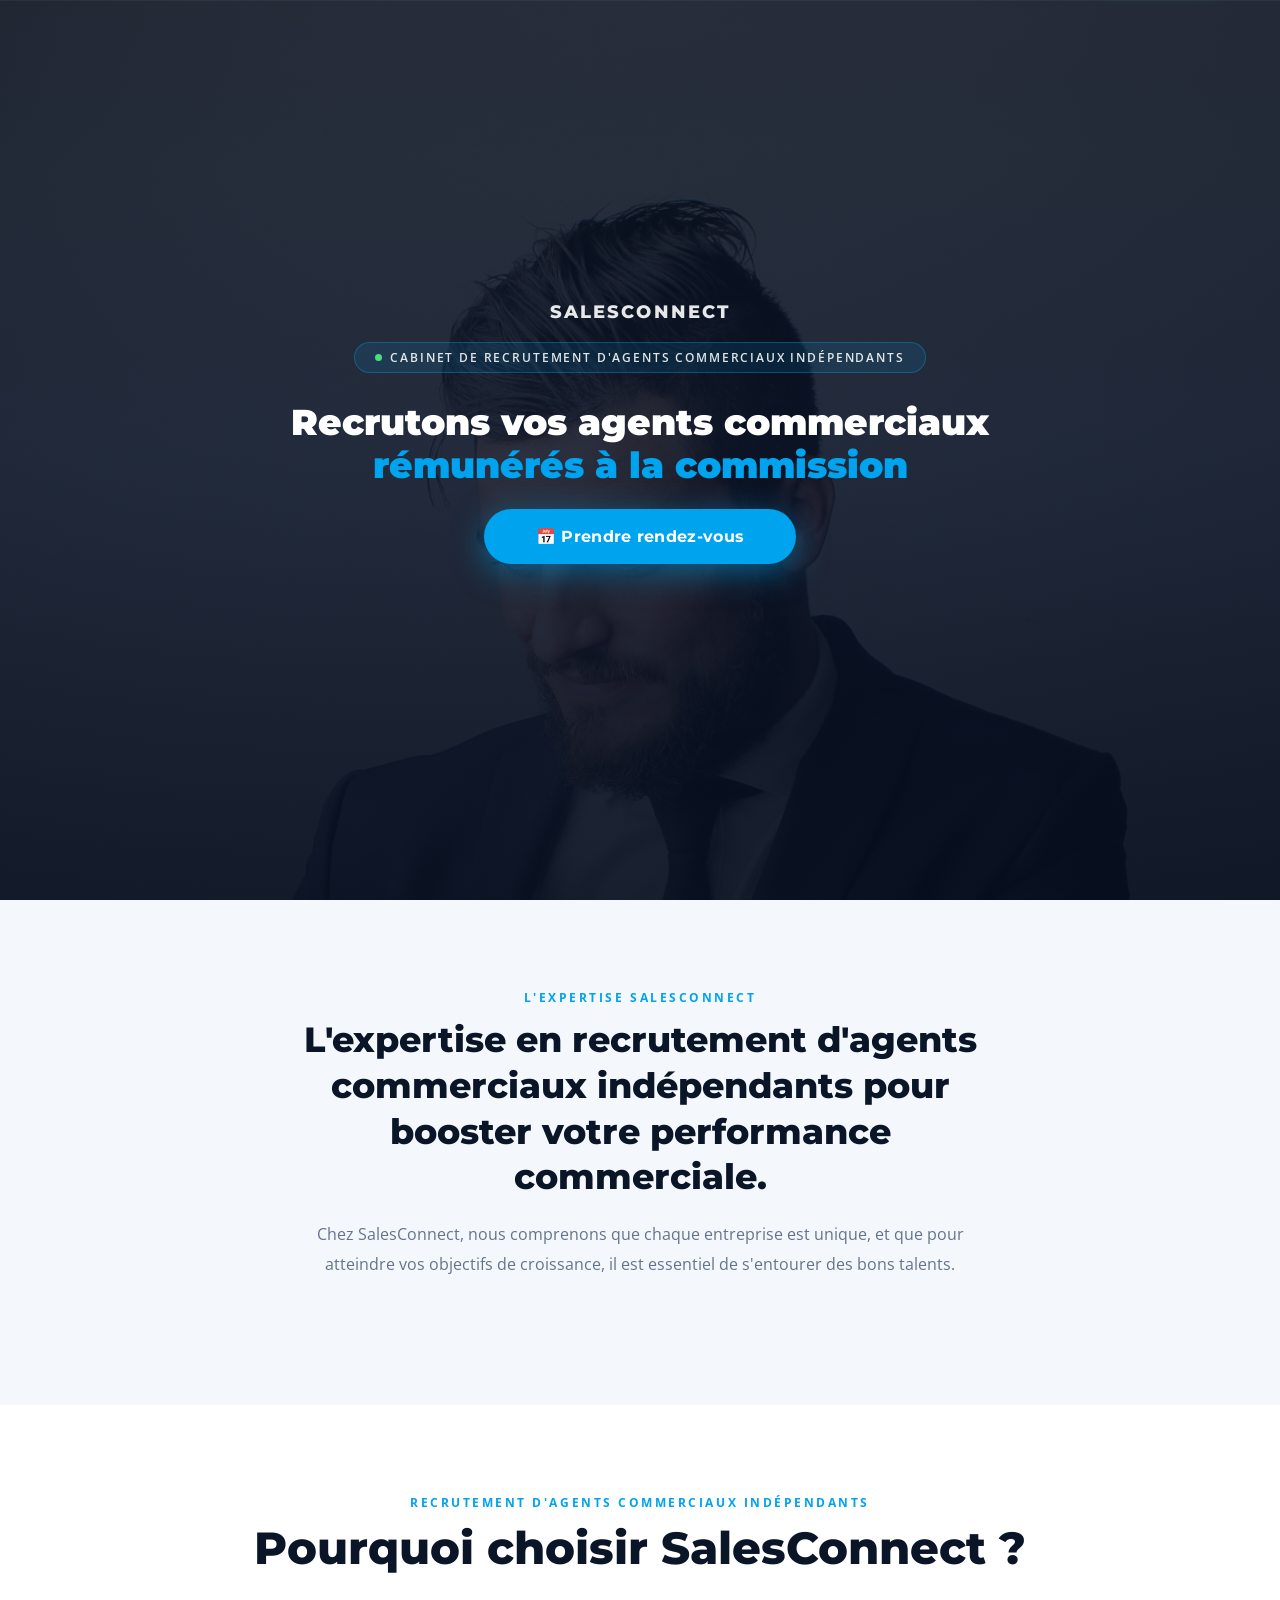
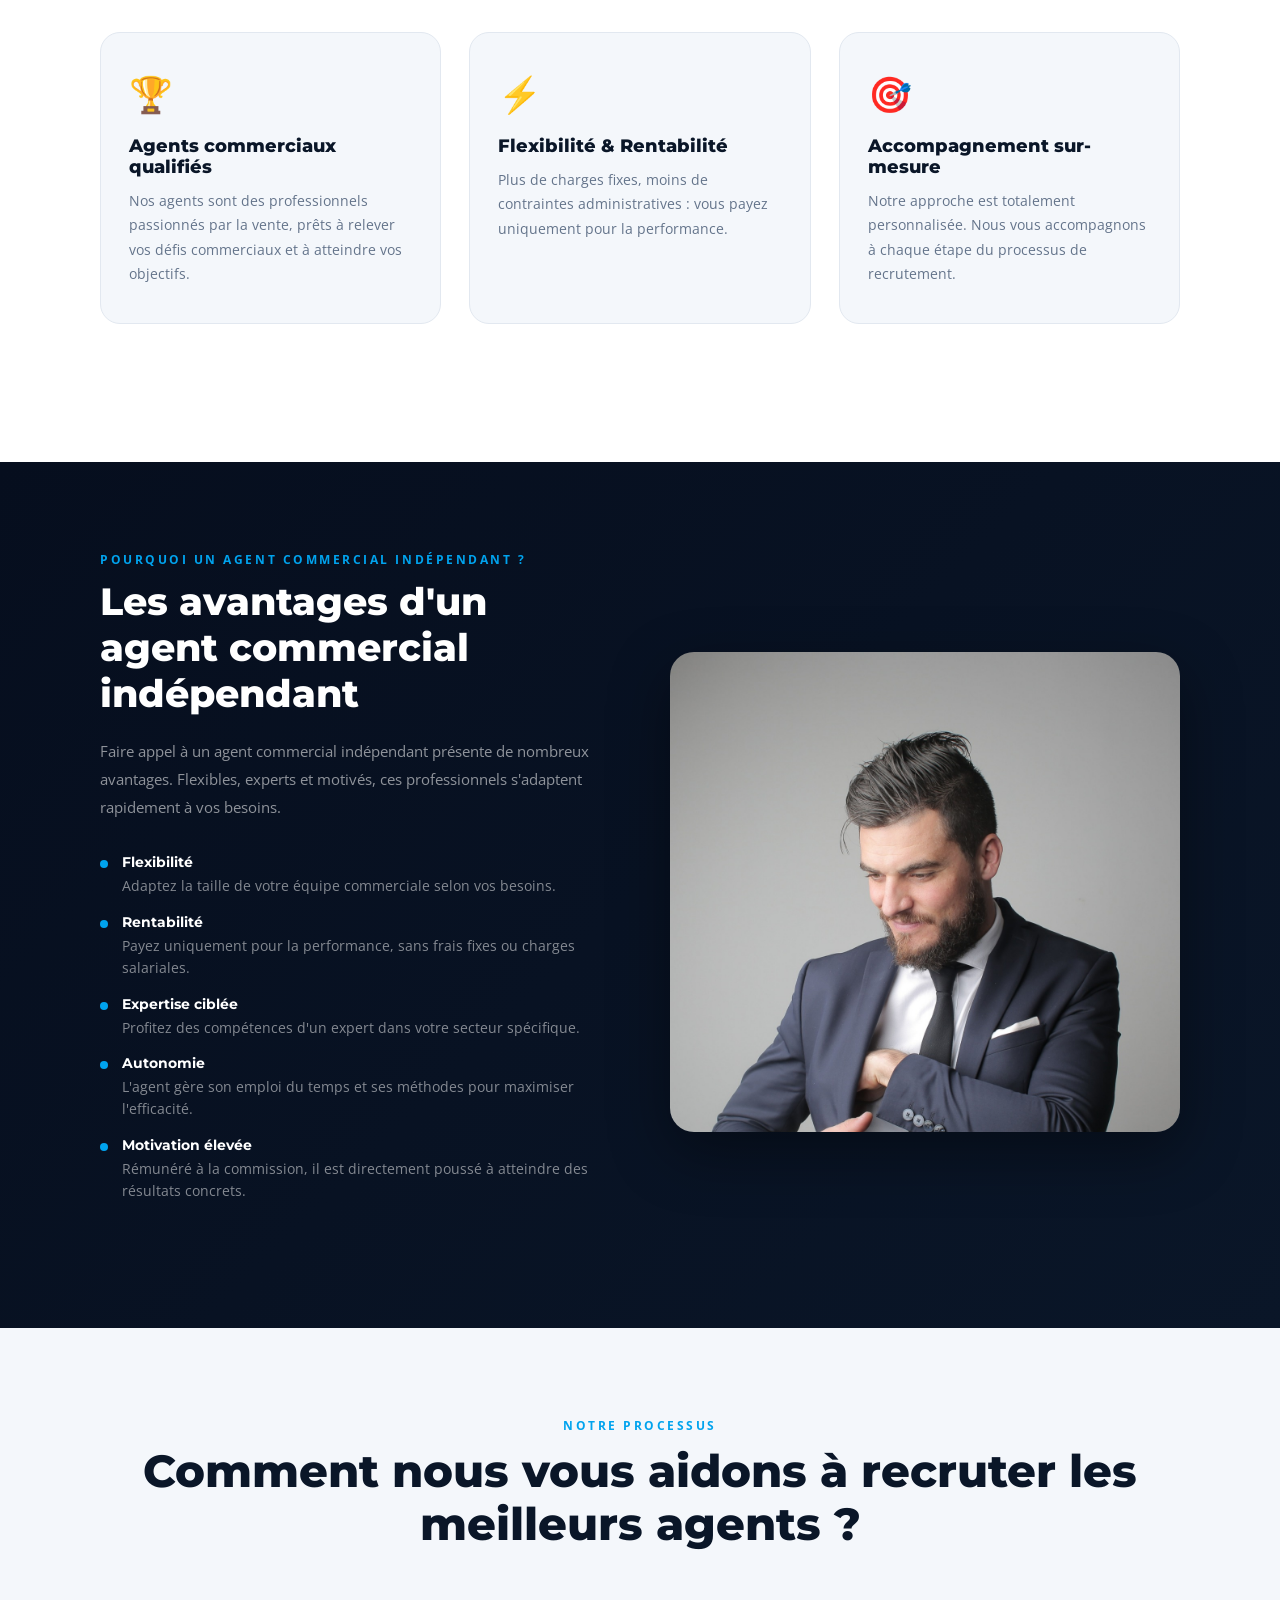
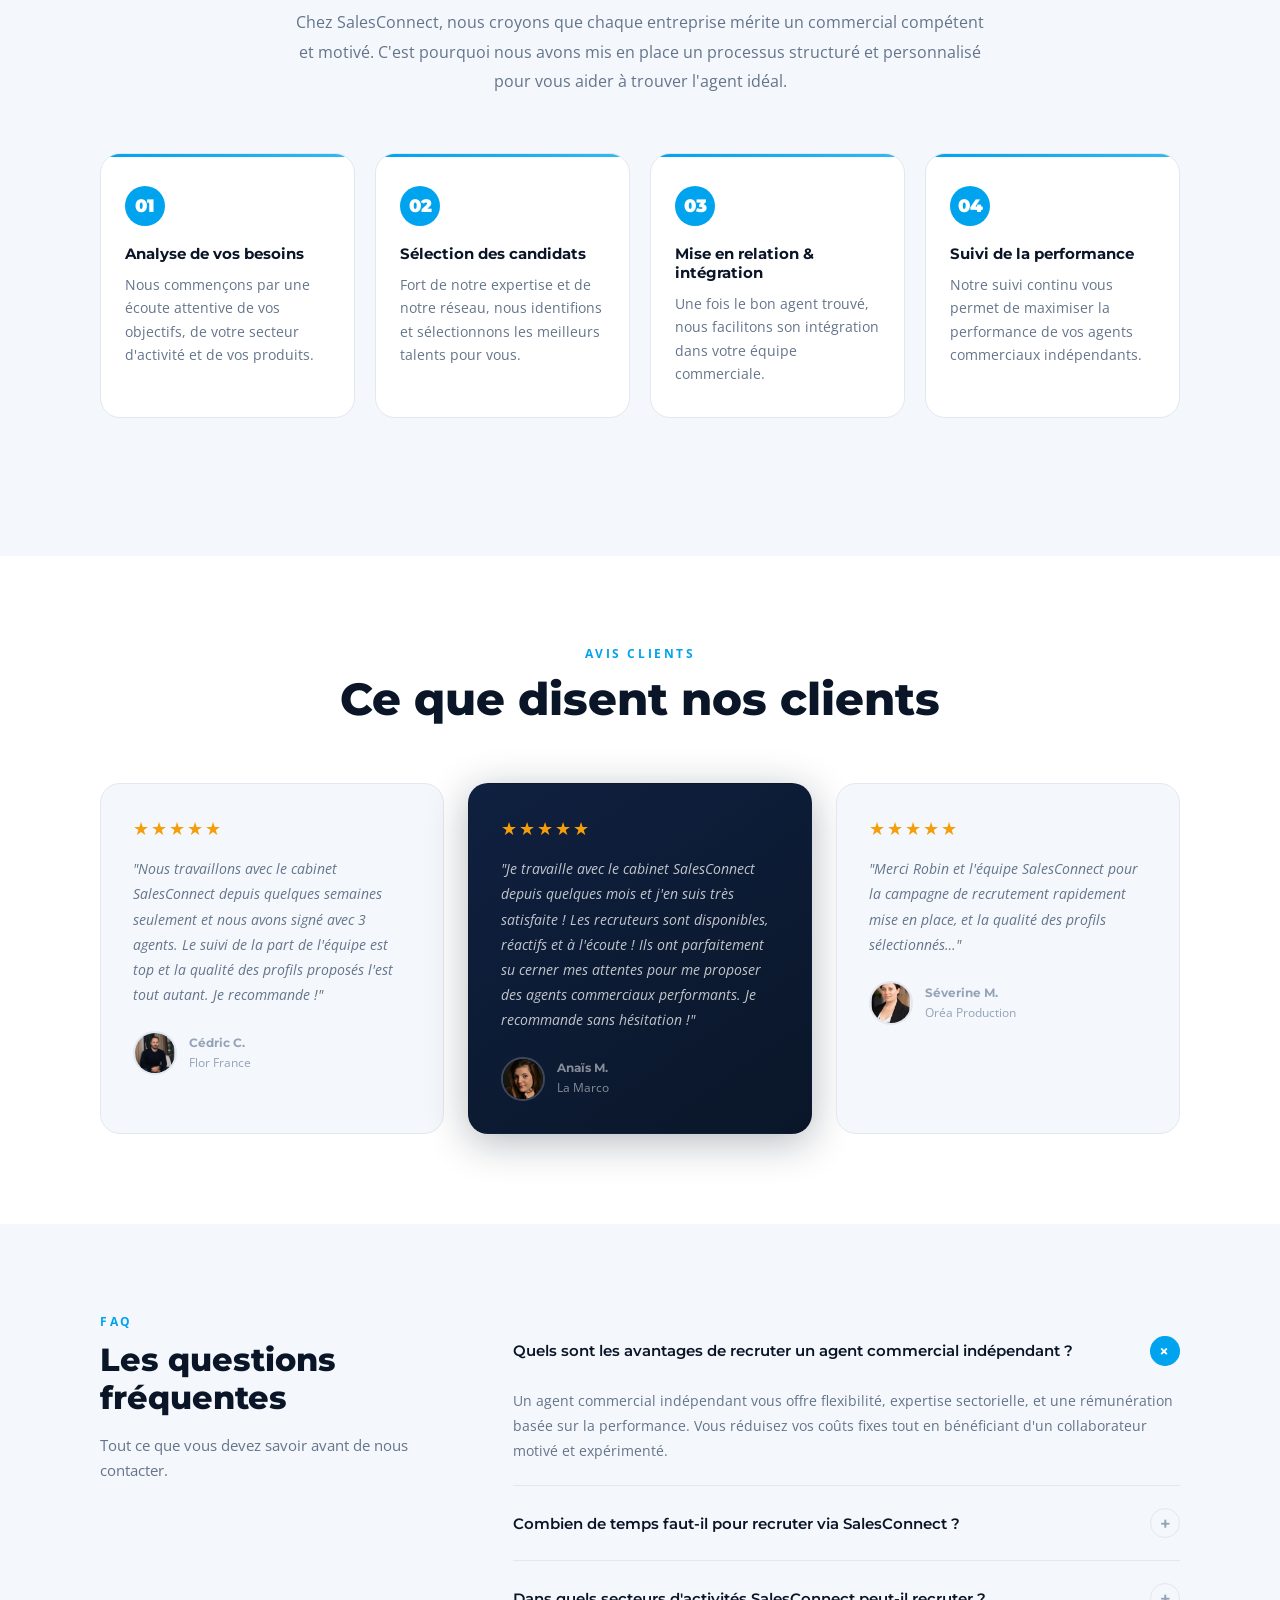
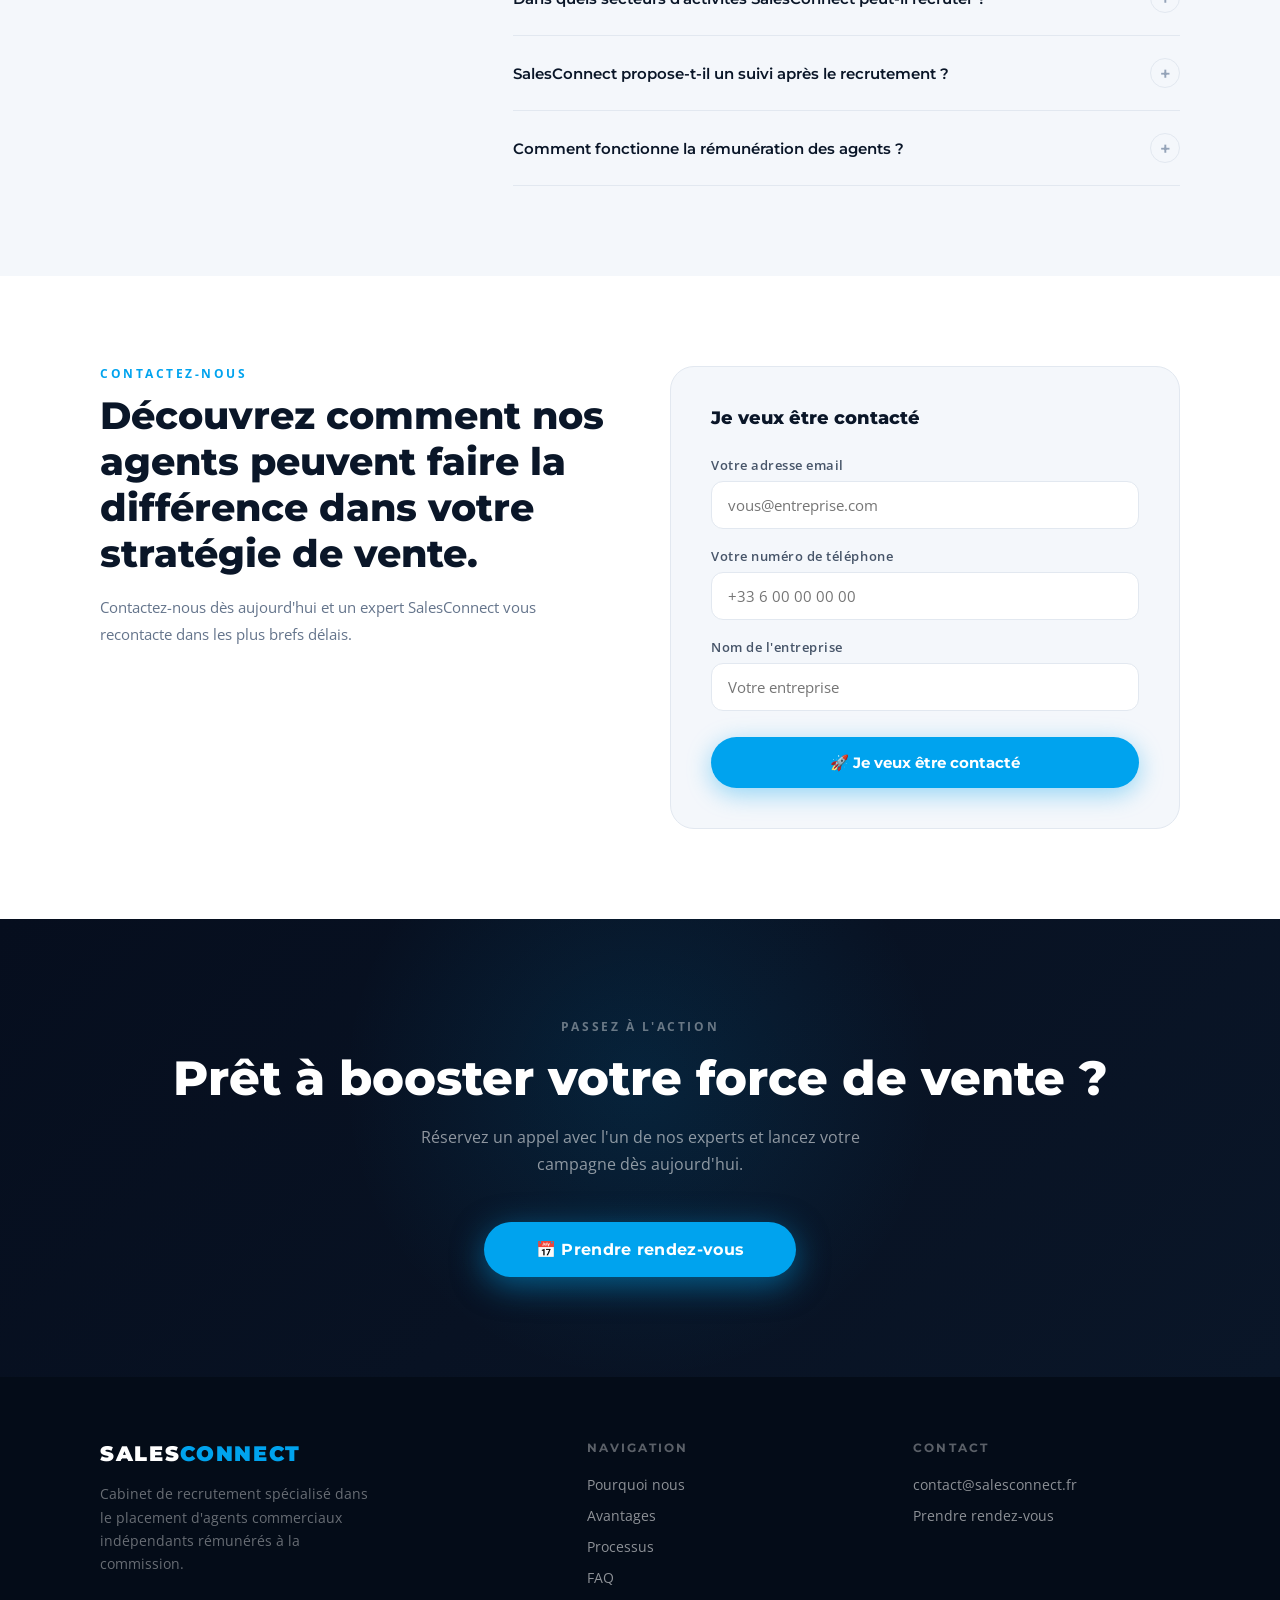
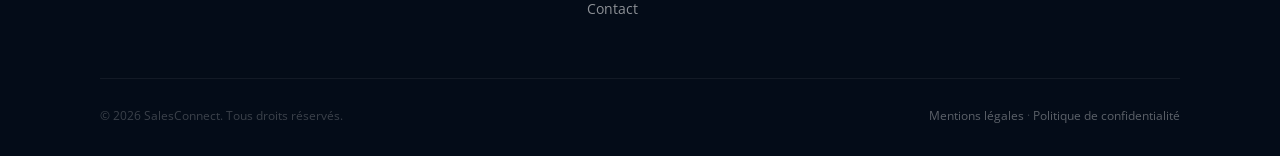
==== commit 1258a483: "mise à jour complète" ====
--- a/index.html
+++ b/index.html
@@ -11,107 +11,123 @@
 <script src="https://assets.calendly.com/assets/external/widget.js" async></script>
 <link rel="stylesheet" href="css/style.css">
 <style>
-.hero { min-height:100vh;width:100%;display:flex;flex-direction:column;align-items:center;justify-content:center;padding:100px 24px 80px;position:relative;overflow:hidden;text-align:center; }
-.hero-bg { position:absolute;inset:0;z-index:0; }
-.hero-bg img { width:100%;height:100%;object-fit:cover;object-position:center top;display:block; }
-.hero-overlay { position:absolute;inset:0;z-index:1;background:linear-gradient(to bottom,rgba(6,14,30,0.78) 0%,rgba(8,18,38,0.85) 50%,rgba(6,14,30,0.93) 100%); }
-.hero-center { position:relative;z-index:2;display:flex;flex-direction:column;align-items:center;max-width:860px;width:100%; }
-.hero-logo { height:110px;object-fit:contain;margin-bottom:20px;animation:fadeUp 0.6s 0.1s both; }
-.hero-badge { display:inline-flex;align-items:center;gap:8px;background:rgba(0,163,238,0.12);border:1px solid rgba(0,163,238,0.35);color:rgba(255,255,255,0.88);font-size:0.72rem;font-weight:600;letter-spacing:0.16em;text-transform:uppercase;padding:7px 20px;border-radius:50px;margin-bottom:28px;animation:fadeUp 0.6s 0.25s both; }
-.badge-dot { width:7px;height:7px;background:#4ade80;border-radius:50%;animation:pulse-dot 2s infinite; }
-@keyframes pulse-dot { 0%,100%{opacity:1;transform:scale(1)} 50%{opacity:0.6;transform:scale(1.3)} }
-.hero h1 { font-family:'Montserrat',sans-serif;font-size:clamp(2rem,4.5vw,3.6rem);font-weight:900;line-height:1.15;color:white;margin-bottom:22px;animation:fadeUp 0.6s 0.4s both; }
-.hero h1 span { color:#00a3ee; }
-.hero-sub { font-size:1.05rem;font-weight:300;line-height:1.8;color:rgba(255,255,255,0.65);margin-bottom:44px;animation:fadeUp 0.6s 0.55s both; }
-.hero-btn { display:inline-block;background:#00a3ee;color:white;border:none;cursor:pointer;font-family:'Montserrat',sans-serif;font-size:1rem;font-weight:700;padding:18px 52px;border-radius:50px;box-shadow:0 8px 32px rgba(0,163,238,0.5);transition:all 0.2s;animation:fadeUp 0.6s 0.7s both;letter-spacing:0.02em; }
-.hero-btn:hover { background:#0082c4;transform:translateY(-3px);box-shadow:0 14px 44px rgba(0,163,238,0.65); }
-.scroll-indicator { position:absolute;bottom:32px;left:50%;transform:translateX(-50%);display:flex;flex-direction:column;align-items:center;gap:6px;z-index:2;animation:fadeUp 1s 1.2s both; }
-.scroll-indicator span { font-size:0.65rem;letter-spacing:0.15em;text-transform:uppercase;color:rgba(255,255,255,0.3); }
-.arrow-down { width:18px;height:18px;border-right:2px solid rgba(255,255,255,0.25);border-bottom:2px solid rgba(255,255,255,0.25);transform:rotate(45deg);animation:bounce 1.8s infinite; }
-@keyframes bounce { 0%,100%{transform:rotate(45deg) translateY(0)} 50%{transform:rotate(45deg) translateY(5px)} }
-
-.intro { padding:90px 0;background:#f4f7fb;text-align:center; }
-.intro h2 { font-family:'Montserrat',sans-serif;font-size:clamp(1.5rem,3vw,2.2rem);font-weight:800;color:#0a1628;margin-bottom:20px;line-height:1.3;max-width:750px;margin-left:auto;margin-right:auto; }
-.intro p { font-size:1rem;color:#64748b;line-height:1.85;max-width:680px;margin:0 auto 36px; }
-
-.pourquoi { padding:90px 0;background:white; }
-.pourquoi-grid { display:grid;grid-template-columns:repeat(3,1fr);gap:28px;margin-bottom:48px; }
-.pq-card { background:#f4f7fb;border:1px solid #e2e8f0;border-radius:20px;padding:36px 28px;transition:all 0.25s; }
-.pq-card:hover { transform:translateY(-6px);box-shadow:0 16px 48px rgba(0,163,238,0.1);border-color:rgba(0,163,238,0.3); }
-.pq-icon { font-size:2.2rem;margin-bottom:18px; }
-.pq-card h3 { font-family:'Montserrat',sans-serif;font-size:1.1rem;font-weight:800;color:#0a1628;margin-bottom:12px; }
-.pq-card p { font-size:0.9rem;color:#64748b;line-height:1.7; }
-.pourquoi-cta { text-align:center; }
-
-.avantages { padding:90px 0;background:linear-gradient(135deg,#060e1e,#0a1628); }
-.avantages-inner { display:grid;grid-template-columns:1fr 1fr;gap:60px;align-items:center; }
-.avantages-text h2 { font-family:'Montserrat',sans-serif;font-size:clamp(1.8rem,3vw,2.6rem);font-weight:800;color:white;margin-bottom:20px;line-height:1.2; }
-.avantages-text p { font-size:0.95rem;color:rgba(255,255,255,0.55);line-height:1.85;margin-bottom:32px; }
-.avantages-list { list-style:none;display:flex;flex-direction:column;gap:16px;margin-bottom:36px; }
-.avantages-list li { display:flex;gap:14px;align-items:flex-start; }
-.av-dot { width:8px;height:8px;background:#00a3ee;border-radius:50%;flex-shrink:0;margin-top:7px; }
-.av-text strong { font-family:'Montserrat',sans-serif;font-size:0.9rem;font-weight:700;color:white;display:block;margin-bottom:3px; }
-.av-text span { font-size:0.85rem;color:rgba(255,255,255,0.5);line-height:1.5; }
-.avantages-photo img { width:100%;height:480px;object-fit:cover;object-position:top;border-radius:24px;box-shadow:0 20px 60px rgba(0,0,0,0.4); }
-
-.processus { padding:90px 0;background:#f4f7fb; }
-.processus-intro { font-size:1rem;color:#64748b;line-height:1.85;max-width:700px;margin:0 auto 56px;text-align:center; }
-.processus-steps { display:grid;grid-template-columns:repeat(4,1fr);gap:20px;margin-bottom:48px; }
-.ps-card { background:white;border:1px solid #e2e8f0;border-radius:20px;padding:32px 24px;position:relative;overflow:hidden;transition:all 0.25s; }
-.ps-card:hover { transform:translateY(-4px);box-shadow:0 12px 40px rgba(0,163,238,0.1); }
-.ps-card::before { content:'';position:absolute;top:0;left:0;right:0;height:3px;background:linear-gradient(to right,#00a3ee,#33b8f2); }
-.ps-num { font-family:'Montserrat',sans-serif;font-size:1.1rem;font-weight:900;color:white;background:#00a3ee;width:40px;height:40px;border-radius:50%;display:flex;align-items:center;justify-content:center;margin-bottom:18px; }
-.ps-card h4 { font-family:'Montserrat',sans-serif;font-size:0.95rem;font-weight:700;color:#0a1628;margin-bottom:10px; }
-.ps-card p { font-size:0.86rem;color:#64748b;line-height:1.7; }
-.processus-cta { text-align:center; }
-
-.faq { padding:90px 0;background:white; }
-.faq-inner { display:grid;grid-template-columns:1fr 2fr;gap:80px;align-items:start; }
-.faq-left p { font-size:0.92rem;color:#64748b;line-height:1.7;margin:16px 0 28px; }
-.faq-list { display:flex;flex-direction:column; }
-.faq-item { border-bottom:1px solid #e2e8f0; }
-.faq-question { display:flex;justify-content:space-between;align-items:center;padding:22px 0;cursor:pointer;font-family:'Montserrat',sans-serif;font-size:0.95rem;font-weight:600;color:#0a1628;gap:16px;transition:color 0.2s;user-select:none; }
-.faq-question:hover { color:#00a3ee; }
-.faq-toggle { width:30px;height:30px;flex-shrink:0;border:1px solid #e2e8f0;border-radius:50%;display:flex;align-items:center;justify-content:center;font-size:1.1rem;color:#94a3b8;transition:all 0.3s; }
-.faq-item.open .faq-toggle { background:#00a3ee;border-color:#00a3ee;color:white;transform:rotate(45deg); }
-.faq-answer { font-size:0.9rem;color:#64748b;line-height:1.75;max-height:0;overflow:hidden;transition:max-height 0.35s ease,padding 0.3s; }
-.faq-item.open .faq-answer { max-height:200px;padding-bottom:22px; }
-
-.contact { padding:90px 0;background:#f4f7fb; }
-.contact-inner { display:grid;grid-template-columns:1fr 1fr;gap:60px;align-items:start; }
-.contact-left h2 { font-family:'Montserrat',sans-serif;font-size:clamp(1.8rem,3vw,2.4rem);font-weight:800;color:#0a1628;margin-bottom:16px;line-height:1.2; }
-.contact-left p { font-size:0.95rem;color:#64748b;line-height:1.8;margin-top:16px; }
-.contact-form { background:white;border:1px solid #e2e8f0;border-radius:24px;padding:40px; }
-.contact-form h3 { font-family:'Montserrat',sans-serif;font-size:1.1rem;font-weight:800;color:#0a1628;margin-bottom:28px; }
-.form-group { margin-bottom:18px; }
-.form-group label { display:block;font-size:0.82rem;font-weight:600;color:#475569;margin-bottom:7px;letter-spacing:0.04em; }
-.form-group input { width:100%;padding:13px 16px;border:1px solid #e2e8f0;border-radius:12px;font-family:'Open Sans',sans-serif;font-size:0.92rem;color:#1a2035;background:#f8fafc;transition:border-color 0.2s,box-shadow 0.2s;outline:none; }
-.form-group input:focus { border-color:#00a3ee;box-shadow:0 0 0 3px rgba(0,163,238,0.1);background:white; }
-.form-submit { width:100%;background:#00a3ee;color:white;border:none;cursor:pointer;font-family:'Montserrat',sans-serif;font-size:0.95rem;font-weight:700;padding:16px;border-radius:50px;box-shadow:0 6px 24px rgba(0,163,238,0.4);transition:all 0.2s;margin-top:8px; }
-.form-submit:hover { background:#0082c4;transform:translateY(-2px); }
-
-.cta-final { padding:100px 0;background:linear-gradient(135deg,#060e1e,#0a1628);text-align:center;position:relative;overflow:hidden; }
-.cta-final::before { content:'';position:absolute;top:-30%;left:50%;transform:translateX(-50%);width:600px;height:600px;background:radial-gradient(circle,rgba(0,163,238,0.12) 0%,transparent 70%);pointer-events:none; }
-.cta-final-inner { position:relative;z-index:1; }
-
-.section-tag { font-size:0.72rem;font-weight:700;letter-spacing:0.22em;text-transform:uppercase;color:#00a3ee;margin-bottom:12px;display:block;text-align:center; }
-.section-title { font-family:'Montserrat',sans-serif;font-size:clamp(1.9rem,3.5vw,2.8rem);font-weight:800;line-height:1.2;color:#0a1628;margin-bottom:14px;text-align:center; }
-.section-header { margin-bottom:56px; }
-.btn-primary { display:inline-block;background:#00a3ee;color:white;border:none;cursor:pointer;font-family:'Montserrat',sans-serif;font-size:1rem;font-weight:700;padding:18px 52px;border-radius:50px;box-shadow:0 8px 32px rgba(0,163,238,0.5);transition:all 0.2s;letter-spacing:0.02em;text-decoration:none; }
-.btn-primary:hover { background:#0082c4;transform:translateY(-3px);box-shadow:0 14px 44px rgba(0,163,238,0.65); }
-
-@keyframes fadeUp { from{opacity:0;transform:translateY(24px)} to{opacity:1;transform:translateY(0)} }
-.reveal { opacity:0;transform:translateY(32px);transition:opacity 0.75s ease,transform 0.75s ease; }
-.reveal.visible { opacity:1;transform:none; }
-
-@media(max-width:900px) {
-  .pourquoi-grid,.avantages-inner,.contact-inner,.faq-inner { grid-template-columns:1fr; }
-  .avantages-photo { display:none; }
-  .processus-steps { grid-template-columns:1fr 1fr; }
+.hero{min-height:100vh;width:100%;display:flex;flex-direction:column;align-items:center;justify-content:center;padding:100px 24px 80px;position:relative;overflow:hidden;text-align:center;}
+.hero-bg{position:absolute;inset:0;z-index:0;}
+.hero-bg img{width:100%;height:100%;object-fit:cover;object-position:center top;display:block;}
+.hero-overlay{position:absolute;inset:0;z-index:1;background:linear-gradient(to bottom,rgba(6,14,30,0.78) 0%,rgba(8,18,38,0.85) 50%,rgba(6,14,30,0.93) 100%);}
+.hero-center{position:relative;z-index:2;display:flex;flex-direction:column;align-items:center;max-width:860px;width:100%;}
+.hero-brand{font-family:'Montserrat',sans-serif;font-size:1.1rem;font-weight:800;color:rgba(255,255,255,0.9);letter-spacing:0.12em;text-transform:uppercase;margin-bottom:20px;animation:fadeUp 0.6s 0.1s both;}
+.hero-badge{display:inline-flex;align-items:center;gap:8px;background:rgba(0,163,238,0.12);border:1px solid rgba(0,163,238,0.35);color:rgba(255,255,255,0.88);font-size:0.72rem;font-weight:600;letter-spacing:0.16em;text-transform:uppercase;padding:7px 20px;border-radius:50px;margin-bottom:28px;animation:fadeUp 0.6s 0.25s both;}
+.badge-dot{width:7px;height:7px;background:#4ade80;border-radius:50%;animation:pulse-dot 2s infinite;}
+@keyframes pulse-dot{0%,100%{opacity:1;transform:scale(1)}50%{opacity:0.6;transform:scale(1.3)}}
+.hero h1{font-family:'Montserrat',sans-serif;font-size:clamp(1.6rem,2.8vw,2.4rem);font-weight:900;line-height:1.2;color:white;margin-bottom:22px;animation:fadeUp 0.6s 0.4s both;}
+.hero h1 span{color:#00a3ee;}
+.hero-sub{font-size:1.05rem;font-weight:300;line-height:1.8;color:rgba(255,255,255,0.65);margin-bottom:44px;animation:fadeUp 0.6s 0.55s both;}
+.hero-btn{display:inline-block;background:#00a3ee;color:white;border:none;cursor:pointer;font-family:'Montserrat',sans-serif;font-size:1rem;font-weight:700;padding:18px 52px;border-radius:50px;box-shadow:0 8px 32px rgba(0,163,238,0.5);transition:all 0.2s;animation:fadeUp 0.6s 0.7s both;letter-spacing:0.02em;}
+.hero-btn:hover{background:#0082c4;transform:translateY(-3px);box-shadow:0 14px 44px rgba(0,163,238,0.65);}
+.scroll-indicator{position:absolute;bottom:32px;left:50%;transform:translateX(-50%);display:flex;flex-direction:column;align-items:center;gap:6px;z-index:2;animation:fadeUp 1s 1.2s both;}
+.scroll-indicator span{font-size:0.65rem;letter-spacing:0.15em;text-transform:uppercase;color:rgba(255,255,255,0.3);}
+.arrow-down{width:18px;height:18px;border-right:2px solid rgba(255,255,255,0.25);border-bottom:2px solid rgba(255,255,255,0.25);transform:rotate(45deg);animation:bounce 1.8s infinite;}
+@keyframes bounce{0%,100%{transform:rotate(45deg) translateY(0)}50%{transform:rotate(45deg) translateY(5px)}}
+
+.intro{padding:90px 0;background:#f4f7fb;text-align:center;}
+.intro h2{font-family:'Montserrat',sans-serif;font-size:clamp(1.5rem,3vw,2.2rem);font-weight:800;color:#0a1628;margin-bottom:20px;line-height:1.3;max-width:750px;margin-left:auto;margin-right:auto;}
+.intro p{font-size:1rem;color:#64748b;line-height:1.85;max-width:680px;margin:0 auto 36px;}
+
+.pourquoi{padding:90px 0;background:white;}
+.pourquoi-grid{display:grid;grid-template-columns:repeat(3,1fr);gap:28px;margin-bottom:48px;}
+.pq-card{background:#f4f7fb;border:1px solid #e2e8f0;border-radius:20px;padding:36px 28px;transition:all 0.25s;}
+.pq-card:hover{transform:translateY(-6px);box-shadow:0 16px 48px rgba(0,163,238,0.1);border-color:rgba(0,163,238,0.3);}
+.pq-icon{font-size:2.2rem;margin-bottom:18px;}
+.pq-card h3{font-family:'Montserrat',sans-serif;font-size:1.1rem;font-weight:800;color:#0a1628;margin-bottom:12px;}
+.pq-card p{font-size:0.9rem;color:#64748b;line-height:1.7;}
+
+.avantages{padding:90px 0;background:linear-gradient(135deg,#060e1e,#0a1628);}
+.avantages-inner{display:grid;grid-template-columns:1fr 1fr;gap:60px;align-items:center;}
+.avantages-text h2{font-family:'Montserrat',sans-serif;font-size:clamp(1.8rem,3vw,2.6rem);font-weight:800;color:white;margin-bottom:20px;line-height:1.2;}
+.avantages-text p{font-size:0.95rem;color:rgba(255,255,255,0.55);line-height:1.85;margin-bottom:32px;}
+.avantages-list{list-style:none;display:flex;flex-direction:column;gap:16px;margin-bottom:36px;}
+.avantages-list li{display:flex;gap:14px;align-items:flex-start;}
+.av-dot{width:8px;height:8px;background:#00a3ee;border-radius:50%;flex-shrink:0;margin-top:7px;}
+.av-text strong{font-family:'Montserrat',sans-serif;font-size:0.9rem;font-weight:700;color:white;display:block;margin-bottom:3px;}
+.av-text span{font-size:0.85rem;color:rgba(255,255,255,0.5);line-height:1.5;}
+.avantages-photo img{width:100%;height:480px;object-fit:cover;object-position:top;border-radius:24px;box-shadow:0 20px 60px rgba(0,0,0,0.4);}
+
+.processus{padding:90px 0;background:#f4f7fb;}
+.processus-intro{font-size:1rem;color:#64748b;line-height:1.85;max-width:700px;margin:0 auto 56px;text-align:center;}
+.processus-steps{display:grid;grid-template-columns:repeat(4,1fr);gap:20px;margin-bottom:48px;}
+.ps-card{background:white;border:1px solid #e2e8f0;border-radius:20px;padding:32px 24px;position:relative;overflow:hidden;transition:all 0.25s;}
+.ps-card:hover{transform:translateY(-4px);box-shadow:0 12px 40px rgba(0,163,238,0.1);}
+.ps-card::before{content:'';position:absolute;top:0;left:0;right:0;height:3px;background:linear-gradient(to right,#00a3ee,#33b8f2);}
+.ps-num{font-family:'Montserrat',sans-serif;font-size:1.1rem;font-weight:900;color:white;background:#00a3ee;width:40px;height:40px;border-radius:50%;display:flex;align-items:center;justify-content:center;margin-bottom:18px;}
+.ps-card h4{font-family:'Montserrat',sans-serif;font-size:0.95rem;font-weight:700;color:#0a1628;margin-bottom:10px;}
+.ps-card p{font-size:0.86rem;color:#64748b;line-height:1.7;}
+
+/* AVIS avec photos */
+.avis-section{padding:90px 0;background:white;}
+.avis-grid{display:grid;grid-template-columns:repeat(3,1fr);gap:24px;}
+.avis-card{background:#f4f7fb;border:1px solid #e2e8f0;border-radius:20px;padding:32px;transition:all 0.25s;}
+.avis-card:hover{transform:translateY(-4px);box-shadow:0 12px 40px rgba(0,0,0,0.08);}
+.avis-card.featured{background:linear-gradient(145deg,#0f2040,#0a1628);border-color:transparent;}
+.avis-card.featured blockquote{color:rgba(255,255,255,0.75);}
+.avis-card.featured .avis-name{color:white;}
+.avis-card.featured .avis-company{color:rgba(255,255,255,0.5);}
+.avis-stars{color:#f59e0b;font-size:1.1rem;margin-bottom:16px;letter-spacing:2px;}
+.avis-card blockquote{font-size:0.9rem;color:#64748b;line-height:1.75;margin-bottom:24px;font-style:italic;}
+.avis-author{display:flex;align-items:center;gap:12px;}
+.avis-photo{width:44px;height:44px;border-radius:50%;object-fit:cover;flex-shrink:0;border:2px solid #e2e8f0;}
+.avis-card.featured .avis-photo{border-color:rgba(255,255,255,0.2);}
+.avis-name{font-family:'Montserrat',sans-serif;font-size:0.88rem;font-weight:700;color:#0a1628;display:block;}
+.avis-company{font-size:0.78rem;color:#94a3b8;}
+
+.faq{padding:90px 0;background:#f4f7fb;}
+.faq-inner{display:grid;grid-template-columns:1fr 2fr;gap:80px;align-items:start;}
+.faq-left p{font-size:0.92rem;color:#64748b;line-height:1.7;margin:16px 0 28px;}
+.faq-list{display:flex;flex-direction:column;}
+.faq-item{border-bottom:1px solid #e2e8f0;}
+.faq-question{display:flex;justify-content:space-between;align-items:center;padding:22px 0;cursor:pointer;font-family:'Montserrat',sans-serif;font-size:0.95rem;font-weight:600;color:#0a1628;gap:16px;transition:color 0.2s;user-select:none;}
+.faq-question:hover{color:#00a3ee;}
+.faq-toggle{width:30px;height:30px;flex-shrink:0;border:1px solid #e2e8f0;border-radius:50%;display:flex;align-items:center;justify-content:center;font-size:1.1rem;color:#94a3b8;transition:all 0.3s;}
+.faq-item.open .faq-toggle{background:#00a3ee;border-color:#00a3ee;color:white;transform:rotate(45deg);}
+.faq-answer{font-size:0.9rem;color:#64748b;line-height:1.75;max-height:0;overflow:hidden;transition:max-height 0.35s ease,padding 0.3s;}
+.faq-item.open .faq-answer{max-height:200px;padding-bottom:22px;}
+
+.contact{padding:90px 0;background:white;}
+.contact-inner{display:grid;grid-template-columns:1fr 1fr;gap:60px;align-items:start;}
+.contact-left h2{font-family:'Montserrat',sans-serif;font-size:clamp(1.8rem,3vw,2.4rem);font-weight:800;color:#0a1628;margin-bottom:16px;line-height:1.2;}
+.contact-left p{font-size:0.95rem;color:#64748b;line-height:1.8;margin-top:16px;}
+.contact-form{background:#f4f7fb;border:1px solid #e2e8f0;border-radius:24px;padding:40px;}
+.contact-form h3{font-family:'Montserrat',sans-serif;font-size:1.1rem;font-weight:800;color:#0a1628;margin-bottom:28px;}
+.form-group{margin-bottom:18px;}
+.form-group label{display:block;font-size:0.82rem;font-weight:600;color:#475569;margin-bottom:7px;letter-spacing:0.04em;}
+.form-group input{width:100%;padding:13px 16px;border:1px solid #e2e8f0;border-radius:12px;font-family:'Open Sans',sans-serif;font-size:0.92rem;color:#1a2035;background:white;transition:border-color 0.2s,box-shadow 0.2s;outline:none;}
+.form-group input:focus{border-color:#00a3ee;box-shadow:0 0 0 3px rgba(0,163,238,0.1);}
+.form-submit{width:100%;background:#00a3ee;color:white;border:none;cursor:pointer;font-family:'Montserrat',sans-serif;font-size:0.95rem;font-weight:700;padding:16px;border-radius:50px;box-shadow:0 6px 24px rgba(0,163,238,0.4);transition:all 0.2s;margin-top:8px;}
+.form-submit:hover{background:#0082c4;transform:translateY(-2px);}
+
+.cta-final{padding:100px 0;background:linear-gradient(135deg,#060e1e,#0a1628);text-align:center;position:relative;overflow:hidden;}
+.cta-final::before{content:'';position:absolute;top:-30%;left:50%;transform:translateX(-50%);width:600px;height:600px;background:radial-gradient(circle,rgba(0,163,238,0.12) 0%,transparent 70%);pointer-events:none;}
+.cta-final-inner{position:relative;z-index:1;}
+
+.section-tag{font-size:0.72rem;font-weight:700;letter-spacing:0.22em;text-transform:uppercase;color:#00a3ee;margin-bottom:12px;display:block;text-align:center;}
+.section-title{font-family:'Montserrat',sans-serif;font-size:clamp(1.9rem,3.5vw,2.8rem);font-weight:800;line-height:1.2;color:#0a1628;margin-bottom:14px;text-align:center;}
+.section-header{margin-bottom:56px;}
+.btn-primary{display:inline-block;background:#00a3ee;color:white;border:none;cursor:pointer;font-family:'Montserrat',sans-serif;font-size:1rem;font-weight:700;padding:18px 52px;border-radius:50px;box-shadow:0 8px 32px rgba(0,163,238,0.5);transition:all 0.2s;letter-spacing:0.02em;text-decoration:none;}
+.btn-primary:hover{background:#0082c4;transform:translateY(-3px);box-shadow:0 14px 44px rgba(0,163,238,0.65);}
+
+@keyframes fadeUp{from{opacity:0;transform:translateY(24px)}to{opacity:1;transform:translateY(0)}}
+.reveal{opacity:0;transform:translateY(32px);transition:opacity 0.75s ease,transform 0.75s ease;}
+.reveal.visible{opacity:1;transform:none;}
+
+@media(max-width:900px){
+  .pourquoi-grid,.avantages-inner,.contact-inner,.faq-inner{grid-template-columns:1fr;}
+  .avantages-photo{display:none;}
+  .processus-steps{grid-template-columns:1fr 1fr;}
+  .avis-grid{grid-template-columns:1fr;}
 }
-@media(max-width:600px) {
-  .processus-steps { grid-template-columns:1fr; }
-  .hero h1 { font-size:1.9rem; }
+@media(max-width:600px){
+  .processus-steps{grid-template-columns:1fr;}
+  .hero h1{font-size:1.4rem;}
 }
 </style>
 </head>
@@ -120,7 +136,7 @@
 <!-- ══ STICKY NAV ══ -->
 <nav class="sticky-nav" id="stickyNav">
   <a href="#" class="sn-logo">
-    <img src="assets/logo_white.png" alt="SalesConnect" class="sn-logo-img">
+    <span style="font-family:'Montserrat',sans-serif;font-weight:900;font-size:1.1rem;color:white;letter-spacing:0.08em;">SALES<span style="color:#00a3ee;">CONNECT</span></span>
   </a>
   <div class="sn-links">
     <a href="#pourquoi">Pourquoi nous</a>
@@ -149,18 +165,14 @@
   </div>
   <div class="hero-overlay"></div>
   <div class="hero-center">
-    <img src="assets/logo_white.png" alt="SalesConnect" class="hero-logo">
+    <div class="hero-brand">SalesConnect</div>
     <div class="hero-badge">
       <span class="badge-dot"></span>
-      Cabinet de recrutement spécialisé
-    </div>
-    <h1>Recrutons vos <span>agents commerciaux indépendants</span><br>et apporteurs d'affaires à la commission</h1>
-    <p class="hero-sub">Zéro charge fixe — uniquement des résultats.</p>
+      Cabinet de recrutement d'agents commerciaux indépendants
+    </div>
+<h1>Recrutons vos agents commerciaux<br><span>rémunérés à la commission</span></h1>
     <button class="hero-btn" onclick="openCalendly(event)">📅 Prendre rendez-vous</button>
   </div>
-  <div class="scroll-indicator">
-    <span>Découvrir</span>
-    <div class="arrow-down"></div>
   </div>
 </section>
 
@@ -171,7 +183,7 @@
       <span class="section-tag">L'expertise SalesConnect</span>
       <h2>L'expertise en recrutement d'agents commerciaux indépendants pour booster votre performance commerciale.</h2>
       <p>Chez SalesConnect, nous comprenons que chaque entreprise est unique, et que pour atteindre vos objectifs de croissance, il est essentiel de s'entourer des bons talents.</p>
-      <button class="btn-primary" onclick="openCalendly(event)">📅 Prendre rendez-vous</button>
+    
     </div>
   </div>
 </section>
@@ -200,9 +212,6 @@
         <p>Notre approche est totalement personnalisée. Nous vous accompagnons à chaque étape du processus de recrutement.</p>
       </div>
     </div>
-    <div class="pourquoi-cta reveal">
-      <button class="btn-primary" onclick="openCalendly(event)">📅 Faire une demande</button>
-    </div>
   </div>
 </section>
 
@@ -213,7 +222,7 @@
       <div class="avantages-text reveal">
         <span class="section-tag" style="text-align:left">Pourquoi un agent commercial indépendant ?</span>
         <h2>Les avantages d'un agent commercial indépendant</h2>
-        <p>Faire appel à un agent commercial indépendant présente de nombreux avantages. Flexibles, experts et motivés, ces professionnels s'adaptent rapidement à vos besoins sans les contraintes des employés permanents.</p>
+        <p>Faire appel à un agent commercial indépendant présente de nombreux avantages. Flexibles, experts et motivés, ces professionnels s'adaptent rapidement à vos besoins.</p>
         <ul class="avantages-list">
           <li><div class="av-dot"></div><div class="av-text"><strong>Flexibilité</strong><span>Adaptez la taille de votre équipe commerciale selon vos besoins.</span></div></li>
           <li><div class="av-dot"></div><div class="av-text"><strong>Rentabilité</strong><span>Payez uniquement pour la performance, sans frais fixes ou charges salariales.</span></div></li>
@@ -221,7 +230,7 @@
           <li><div class="av-dot"></div><div class="av-text"><strong>Autonomie</strong><span>L'agent gère son emploi du temps et ses méthodes pour maximiser l'efficacité.</span></div></li>
           <li><div class="av-dot"></div><div class="av-text"><strong>Motivation élevée</strong><span>Rémunéré à la commission, il est directement poussé à atteindre des résultats concrets.</span></div></li>
         </ul>
-        <button class="btn-primary" onclick="openCalendly(event)">🚀 Commencer maintenant !</button>
+       
       </div>
       <div class="avantages-photo reveal">
         <img src="assets/robin.jpg" alt="Robin — Fondateur SalesConnect">
@@ -237,7 +246,7 @@
       <span class="section-tag">Notre processus</span>
       <h2 class="section-title">Comment nous vous aidons à recruter les meilleurs agents ?</h2>
     </div>
-    <p class="processus-intro reveal">Chez SalesConnect, nous croyons que chaque entreprise mérite un commercial compétent et motivé pour atteindre ses objectifs. C'est pourquoi nous avons mis en place un processus structuré et personnalisé pour vous aider à trouver l'agent idéal.</p>
+    <p class="processus-intro reveal">Chez SalesConnect, nous croyons que chaque entreprise mérite un commercial compétent et motivé. C'est pourquoi nous avons mis en place un processus structuré et personnalisé pour vous aider à trouver l'agent idéal.</p>
     <div class="processus-steps reveal">
       <div class="ps-card">
         <div class="ps-num">01</div>
@@ -260,8 +269,53 @@
         <p>Notre suivi continu vous permet de maximiser la performance de vos agents commerciaux indépendants.</p>
       </div>
     </div>
-    <div class="processus-cta reveal">
-      <button class="btn-primary" onclick="openCalendly(event)">🚀 Commencer maintenant !</button>
+    <div style="text-align:center" class="reveal">
+    
+    </div>
+  </div>
+</section>
+
+<!-- ══ AVIS CLIENTS ══ -->
+<section class="avis-section" id="avis">
+  <div class="container">
+    <div class="section-header reveal">
+      <span class="section-tag">Avis clients</span>
+      <h2 class="section-title">Ce que disent nos clients</h2>
+    </div>
+    <div class="avis-grid reveal">
+      <div class="avis-card">
+        <div class="avis-stars">★★★★★</div>
+        <blockquote>"Nous travaillons avec le cabinet SalesConnect depuis quelques semaines seulement et nous avons signé avec 3 agents. Le suivi de la part de l'équipe est top et la qualité des profils proposés l'est tout autant. Je recommande !"</blockquote>
+        <div class="avis-author">
+          <img src="assets/robin_new.jpg" alt="Cédric C." class="avis-photo">
+          <div>
+            <span class="avis-name">Cédric C.</span>
+            <span class="avis-company">Flor France</span>
+          </div>
+        </div>
+      </div>
+      <div class="avis-card featured">
+        <div class="avis-stars">★★★★★</div>
+        <blockquote>"Je travaille avec le cabinet SalesConnect depuis quelques mois et j'en suis très satisfaite ! Les recruteurs sont disponibles, réactifs et à l'écoute ! Ils ont parfaitement su cerner mes attentes pour me proposer des agents commerciaux performants. Je recommande sans hésitation !"</blockquote>
+        <div class="avis-author">
+          <img src="assets/anais.jpg" alt="Anaïs M." class="avis-photo">
+          <div>
+            <span class="avis-name">Anaïs M.</span>
+            <span class="avis-company">La Marco</span>
+          </div>
+        </div>
+      </div>
+      <div class="avis-card">
+        <div class="avis-stars">★★★★★</div>
+        <blockquote>"Merci Robin et l'équipe SalesConnect pour la campagne de recrutement rapidement mise en place, et la qualité des profils sélectionnés…"</blockquote>
+        <div class="avis-author">
+          <img src="assets/severine.jpg" alt="Séverine M." class="avis-photo">
+          <div>
+            <span class="avis-name">Séverine M.</span>
+            <span class="avis-company">Oréa Production</span>
+          </div>
+        </div>
+      </div>
     </div>
   </div>
 </section>
@@ -274,7 +328,7 @@
         <span class="section-tag" style="text-align:left">FAQ</span>
         <h2 class="section-title" style="text-align:left;font-size:2rem">Les questions fréquentes</h2>
         <p>Tout ce que vous devez savoir avant de nous contacter.</p>
-        <button class="btn-primary" onclick="openCalendly(event)">📅 Réservez un appel</button>
+        
       </div>
       <div class="faq-list reveal">
         <div class="faq-item open">
@@ -282,7 +336,7 @@
           <div class="faq-answer">Un agent commercial indépendant vous offre flexibilité, expertise sectorielle, et une rémunération basée sur la performance. Vous réduisez vos coûts fixes tout en bénéficiant d'un collaborateur motivé et expérimenté.</div>
         </div>
         <div class="faq-item">
-          <div class="faq-question" onclick="toggleFaq(this)">Combien de temps faut-il pour recruter un agent commercial via SalesConnect ?<div class="faq-toggle">+</div></div>
+          <div class="faq-question" onclick="toggleFaq(this)">Combien de temps faut-il pour recruter via SalesConnect ?<div class="faq-toggle">+</div></div>
           <div class="faq-answer">Notre processus est rapide et efficace. En moyenne, il faut 2 à 4 semaines pour identifier, sélectionner et intégrer l'agent commercial qui correspondra à vos besoins.</div>
         </div>
         <div class="faq-item">
@@ -291,11 +345,11 @@
         </div>
         <div class="faq-item">
           <div class="faq-question" onclick="toggleFaq(this)">SalesConnect propose-t-il un suivi après le recrutement ?<div class="faq-toggle">+</div></div>
-          <div class="faq-answer">Oui, nous accompagnons nos clients après la mise en relation pour garantir une collaboration fluide et optimale. Nous restons à vos côtés pour suivre les performances et ajuster si nécessaire.</div>
+          <div class="faq-answer">Oui, nous accompagnons nos clients après la mise en relation pour garantir une collaboration fluide et optimale.</div>
         </div>
         <div class="faq-item">
-          <div class="faq-question" onclick="toggleFaq(this)">Comment fonctionne la rémunération des agents commerciaux indépendants ?<div class="faq-toggle">+</div></div>
-          <div class="faq-answer">Les agents commerciaux indépendants sont rémunérés exclusivement à la commission, sur la base des ventes qu'ils réalisent. Cela vous garantit un investissement rentable et directement lié à leurs performances.</div>
+          <div class="faq-question" onclick="toggleFaq(this)">Comment fonctionne la rémunération des agents ?<div class="faq-toggle">+</div></div>
+          <div class="faq-answer">Les agents commerciaux indépendants sont rémunérés exclusivement à la commission, sur la base des ventes qu'ils réalisent.</div>
         </div>
       </div>
     </div>
@@ -349,7 +403,7 @@
   <div class="container">
     <div class="footer-top">
       <div class="footer-brand">
-        <img src="assets/logo_white.png" alt="SalesConnect" class="footer-logo">
+        <div style="font-family:'Montserrat',sans-serif;font-weight:900;font-size:1.3rem;color:white;letter-spacing:0.08em;margin-bottom:16px;">SALES<span style="color:#00a3ee;">CONNECT</span></div>
         <p>Cabinet de recrutement spécialisé dans le placement d'agents commerciaux indépendants rémunérés à la commission.</p>
       </div>
       <div class="footer-col">
@@ -368,7 +422,7 @@
     </div>
     <div class="footer-bottom">
       <p>© 2026 SalesConnect. Tous droits réservés.</p>
-      <p><a href="mentions-legales.html" style="color:rgba(255,255,255,0.35);text-decoration:none">Mentions légales</a> · <a href="politique-confidentialite.html" style="color:rgba(255,255,255,0.35);text-decoration:none">Politique de confidentialité</a></p>
+      <p><a href="mentions-legales.html" style="color:rgba(255,255,255,0.35);text-decoration:none">Mentions légales</a> · <a href="mentions-legales.html" style="color:rgba(255,255,255,0.35);text-decoration:none">Politique de confidentialité</a></p>
     </div>
   </div>
 </footer>
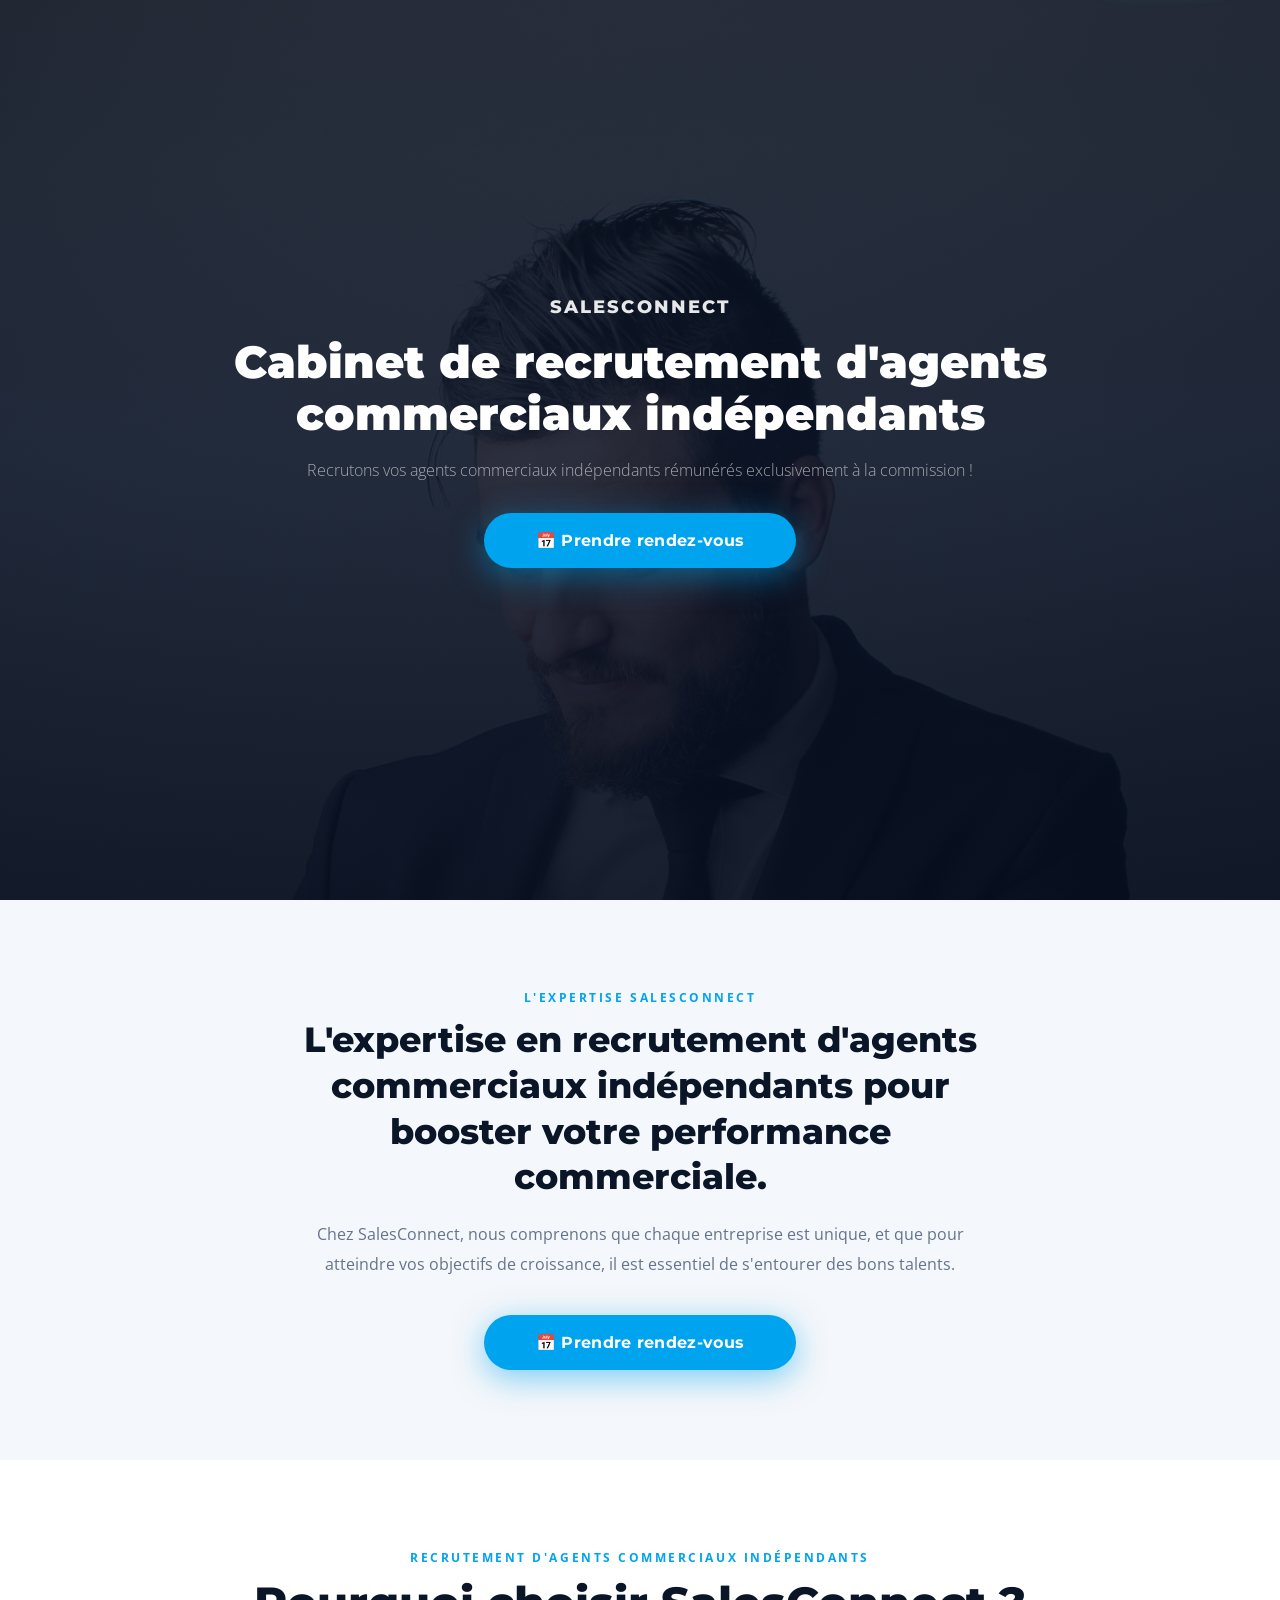
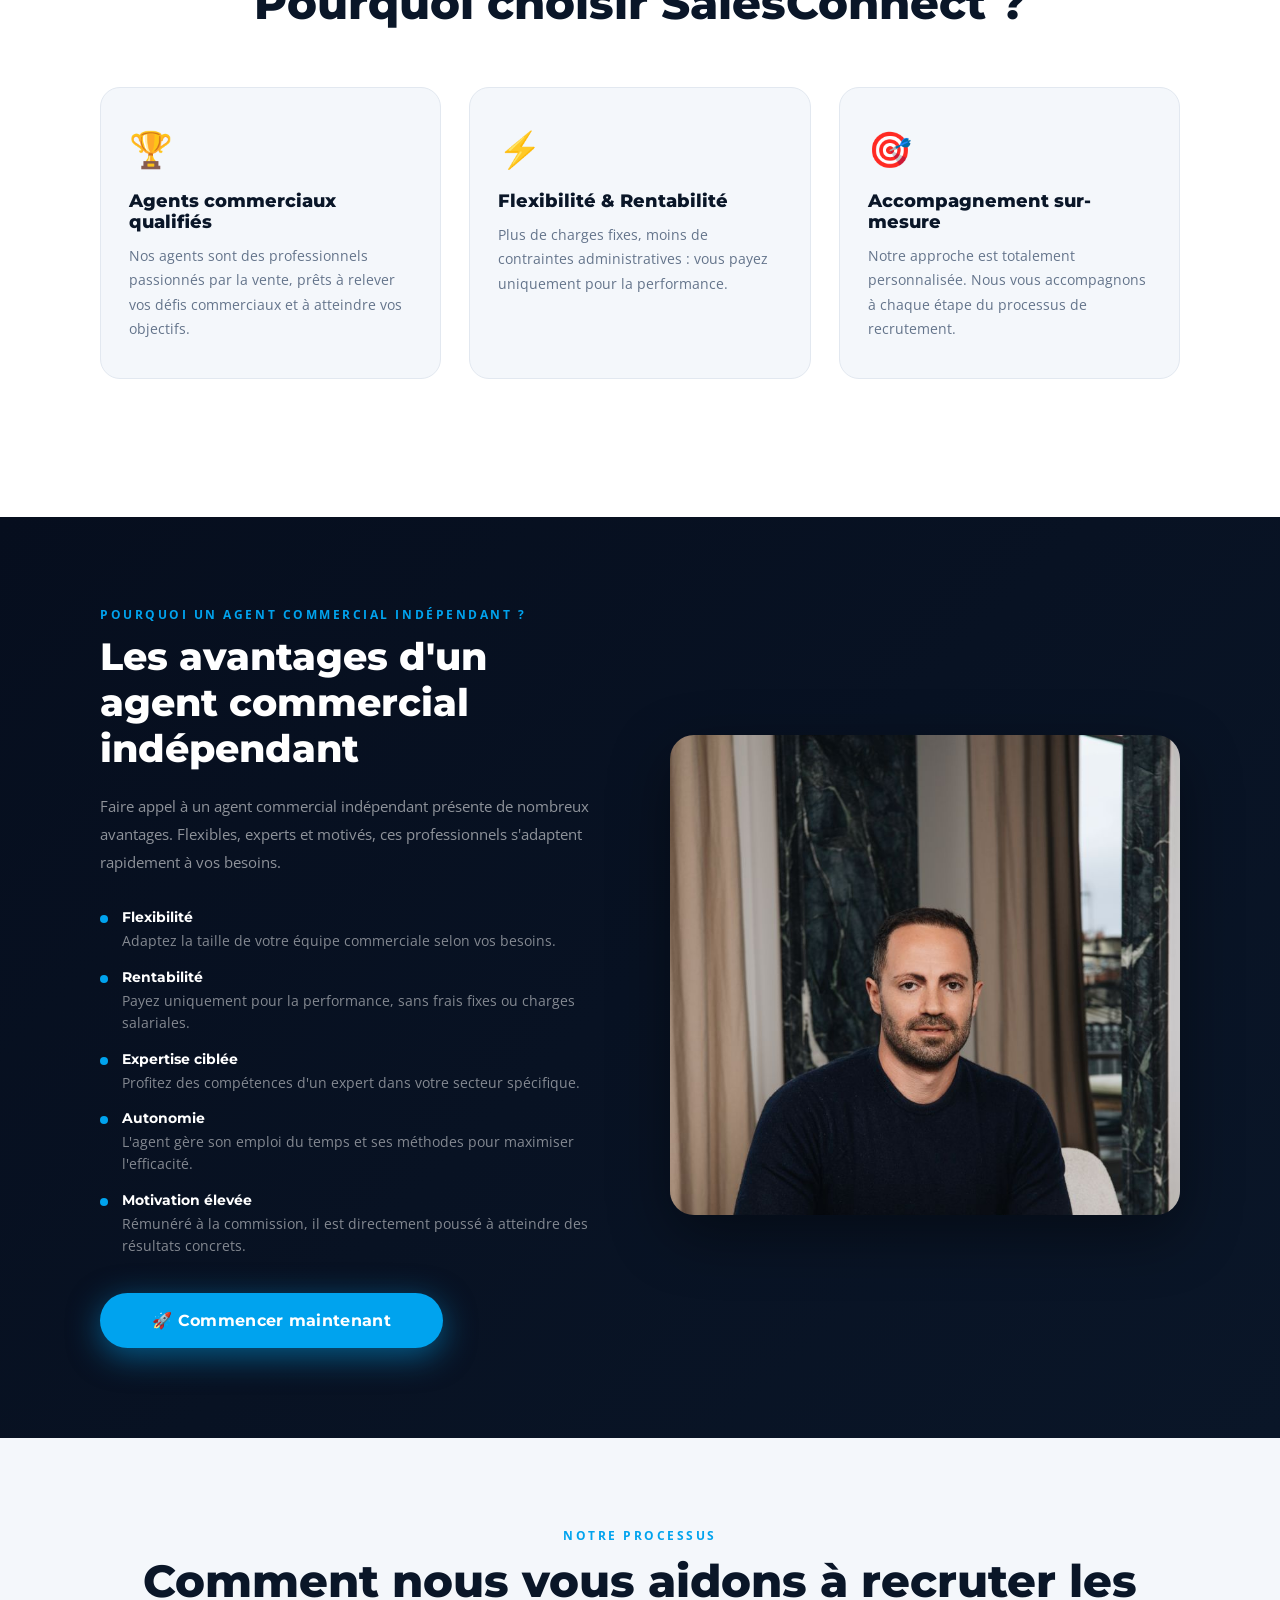
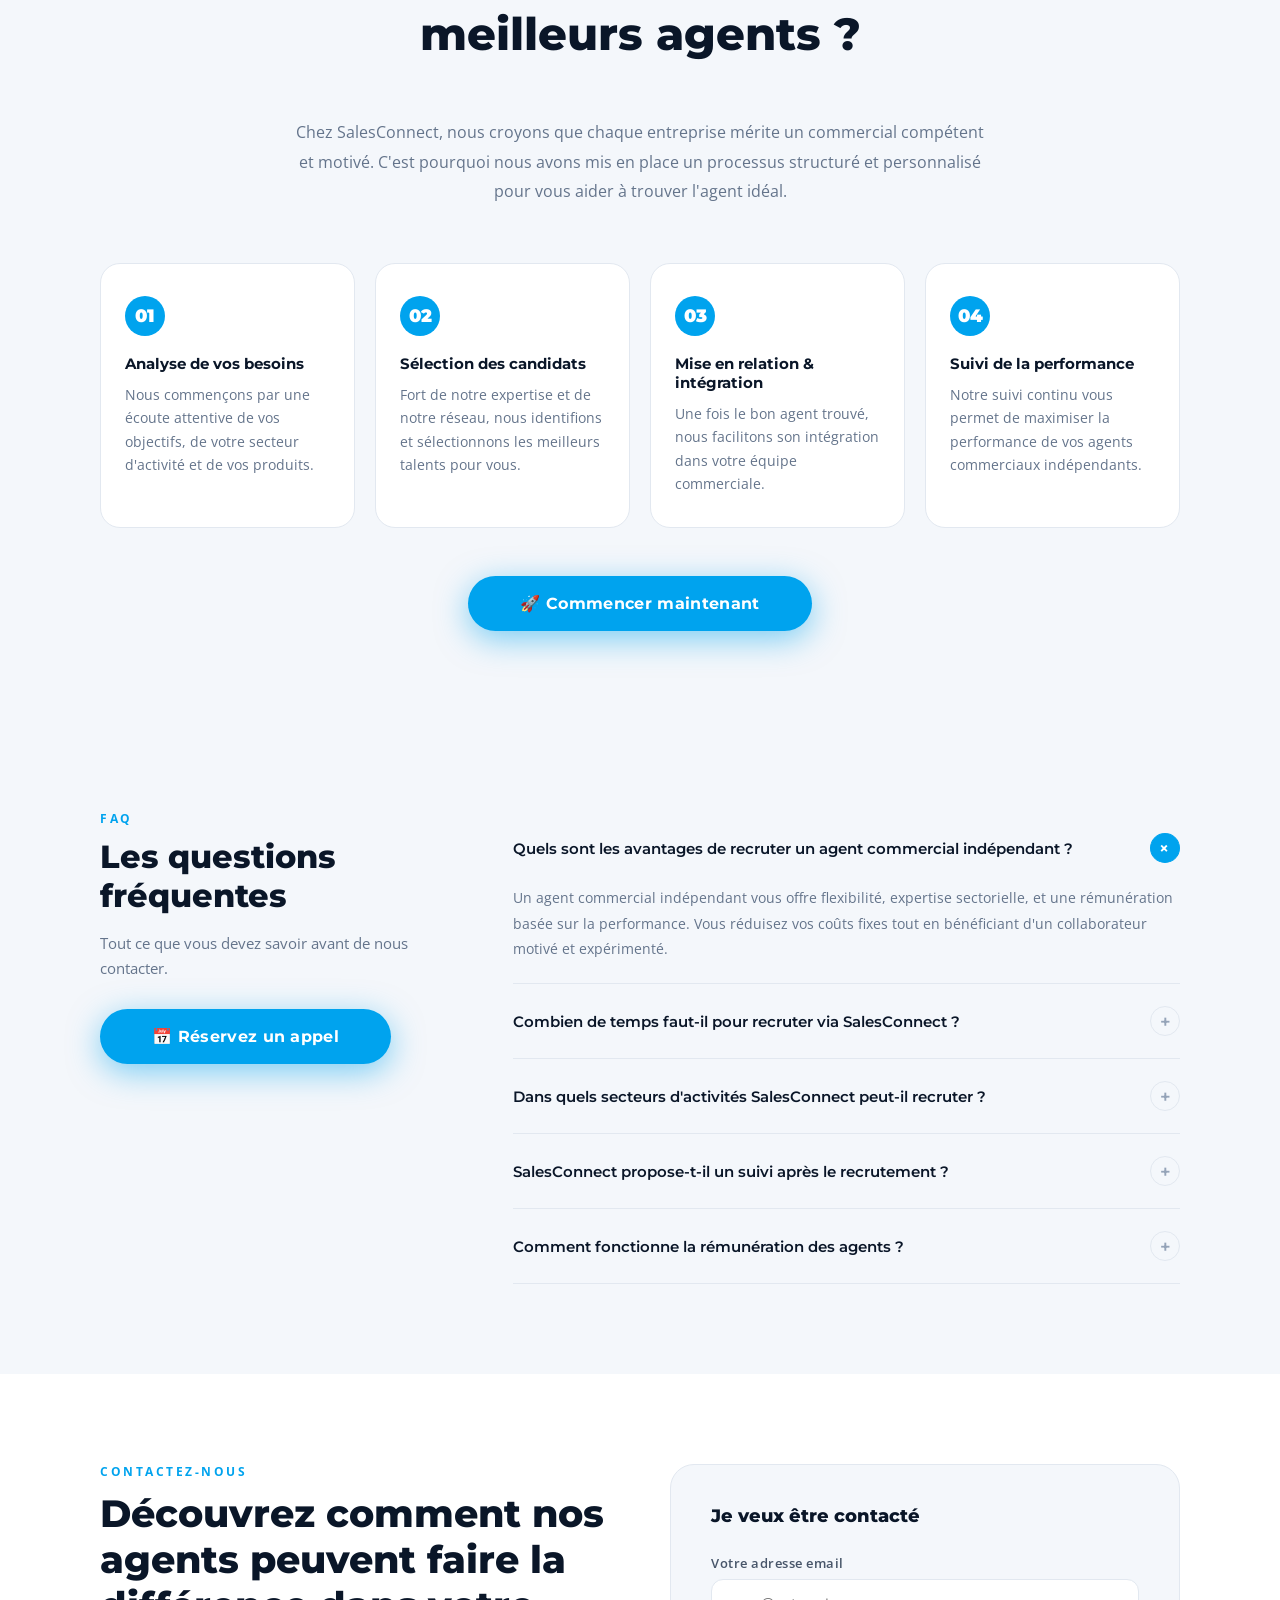
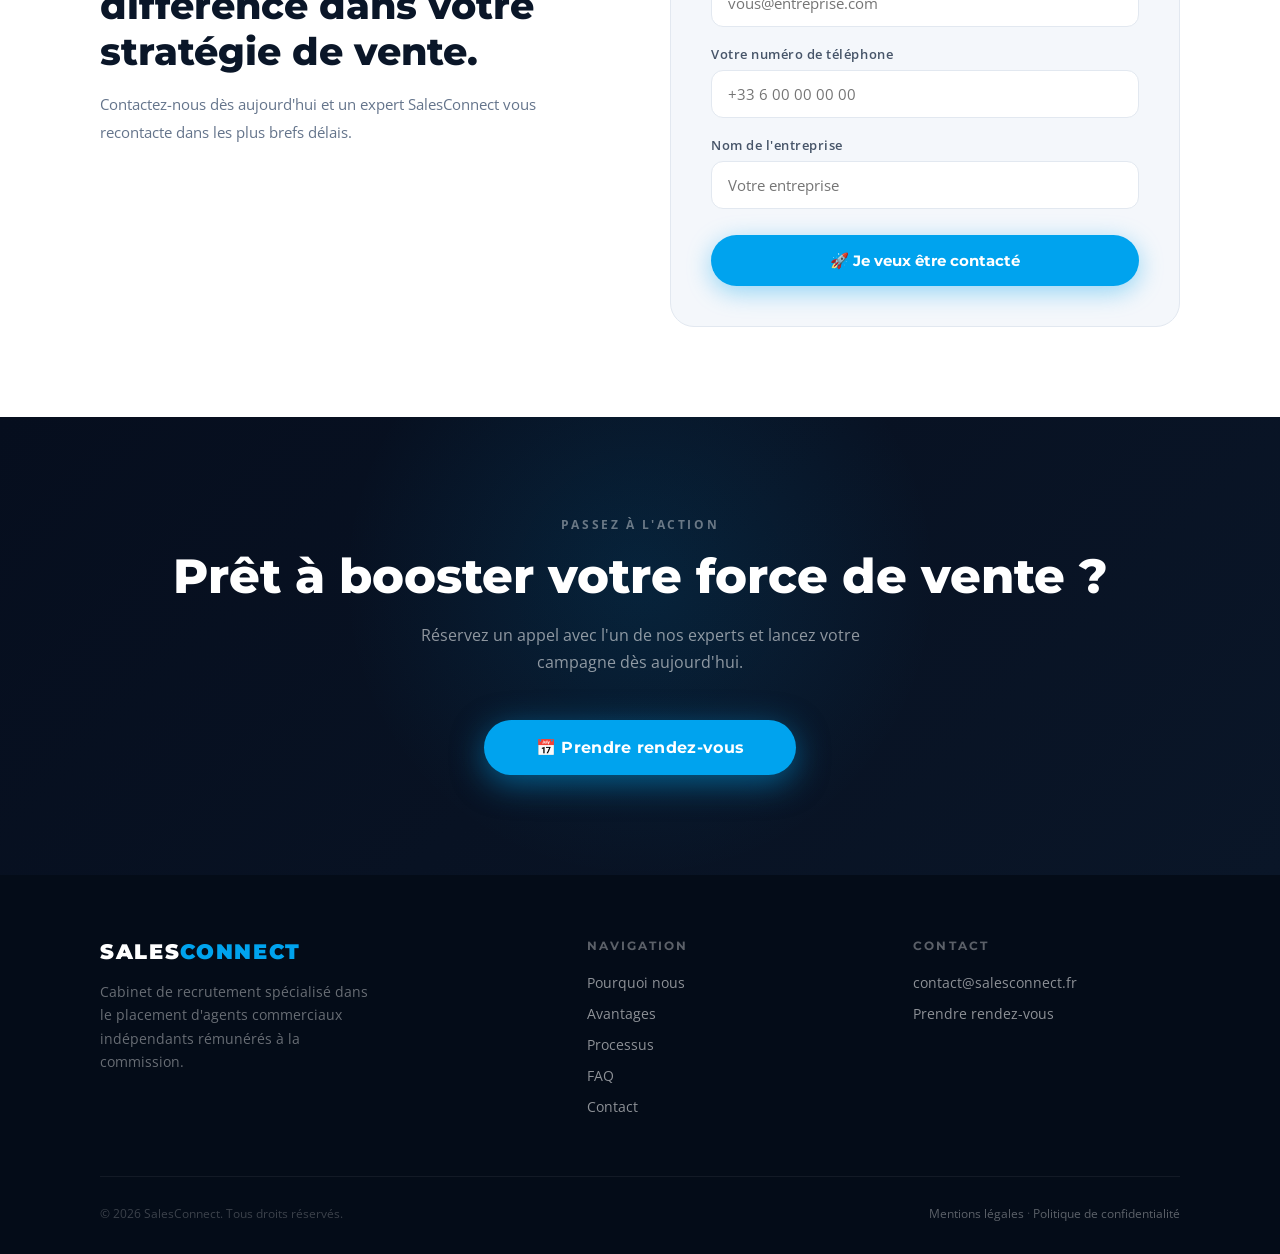
==== commit f1ef9b63: "mise à jour complète et correctif" ====
--- a/index.html
+++ b/index.html
@@ -17,12 +17,12 @@
 .hero-overlay{position:absolute;inset:0;z-index:1;background:linear-gradient(to bottom,rgba(6,14,30,0.78) 0%,rgba(8,18,38,0.85) 50%,rgba(6,14,30,0.93) 100%);}
 .hero-center{position:relative;z-index:2;display:flex;flex-direction:column;align-items:center;max-width:860px;width:100%;}
 .hero-brand{font-family:'Montserrat',sans-serif;font-size:1.1rem;font-weight:800;color:rgba(255,255,255,0.9);letter-spacing:0.12em;text-transform:uppercase;margin-bottom:20px;animation:fadeUp 0.6s 0.1s both;}
-.hero-badge{display:inline-flex;align-items:center;gap:8px;background:rgba(0,163,238,0.12);border:1px solid rgba(0,163,238,0.35);color:rgba(255,255,255,0.88);font-size:0.72rem;font-weight:600;letter-spacing:0.16em;text-transform:uppercase;padding:7px 20px;border-radius:50px;margin-bottom:28px;animation:fadeUp 0.6s 0.25s both;}
-.badge-dot{width:7px;height:7px;background:#4ade80;border-radius:50%;animation:pulse-dot 2s infinite;}
-@keyframes pulse-dot{0%,100%{opacity:1;transform:scale(1)}50%{opacity:0.6;transform:scale(1.3)}}
-.hero h1{font-family:'Montserrat',sans-serif;font-size:clamp(1.6rem,2.8vw,2.4rem);font-weight:900;line-height:1.2;color:white;margin-bottom:22px;animation:fadeUp 0.6s 0.4s both;}
+
+
+
+.hero h1{font-size:clamp(2rem,3.5vw,3rem);font-weight:900;line-height:1.15;color:white;margin-bottom:16px;}
 .hero h1 span{color:#00a3ee;}
-.hero-sub{font-size:1.05rem;font-weight:300;line-height:1.8;color:rgba(255,255,255,0.65);margin-bottom:44px;animation:fadeUp 0.6s 0.55s both;}
+.hero-sub{font-size:1rem;font-weight:300;color:rgba(255,255,255,0.6);margin-bottom:0;}
 .hero-btn{display:inline-block;background:#00a3ee;color:white;border:none;cursor:pointer;font-family:'Montserrat',sans-serif;font-size:1rem;font-weight:700;padding:18px 52px;border-radius:50px;box-shadow:0 8px 32px rgba(0,163,238,0.5);transition:all 0.2s;animation:fadeUp 0.6s 0.7s both;letter-spacing:0.02em;}
 .hero-btn:hover{background:#0082c4;transform:translateY(-3px);box-shadow:0 14px 44px rgba(0,163,238,0.65);}
 .scroll-indicator{position:absolute;bottom:32px;left:50%;transform:translateX(-50%);display:flex;flex-direction:column;align-items:center;gap:6px;z-index:2;animation:fadeUp 1s 1.2s both;}
@@ -58,7 +58,7 @@
 .processus-steps{display:grid;grid-template-columns:repeat(4,1fr);gap:20px;margin-bottom:48px;}
 .ps-card{background:white;border:1px solid #e2e8f0;border-radius:20px;padding:32px 24px;position:relative;overflow:hidden;transition:all 0.25s;}
 .ps-card:hover{transform:translateY(-4px);box-shadow:0 12px 40px rgba(0,163,238,0.1);}
-.ps-card::before{content:'';position:absolute;top:0;left:0;right:0;height:3px;background:linear-gradient(to right,#00a3ee,#33b8f2);}
+.ps-card::before{display:none;}
 .ps-num{font-family:'Montserrat',sans-serif;font-size:1.1rem;font-weight:900;color:white;background:#00a3ee;width:40px;height:40px;border-radius:50%;display:flex;align-items:center;justify-content:center;margin-bottom:18px;}
 .ps-card h4{font-family:'Montserrat',sans-serif;font-size:0.95rem;font-weight:700;color:#0a1628;margin-bottom:10px;}
 .ps-card p{font-size:0.86rem;color:#64748b;line-height:1.7;}
@@ -127,13 +127,13 @@
 }
 @media(max-width:600px){
   .processus-steps{grid-template-columns:1fr;}
-  .hero h1{font-size:1.4rem;}
+  .hero h1{font-size:1.9rem;}
 }
+.sticky-nav *, .sticky-nav a { border: none !important; text-decoration: none !important; outline: none !important; }
 </style>
 </head>
 <body>
 
-<!-- ══ STICKY NAV ══ -->
 <nav class="sticky-nav" id="stickyNav">
   <a href="#" class="sn-logo">
     <span style="font-family:'Montserrat',sans-serif;font-weight:900;font-size:1.1rem;color:white;letter-spacing:0.08em;">SALES<span style="color:#00a3ee;">CONNECT</span></span>
@@ -158,37 +158,31 @@
   <a href="#rdv" class="mobile-cta" onclick="openCalendly(event)">Prendre RDV</a>
 </div>
 
-<!-- ══ HERO ══ -->
 <section class="hero" id="home">
   <div class="hero-bg">
     <img src="assets/robin.jpg" alt="Robin SalesConnect">
   </div>
   <div class="hero-overlay"></div>
-  <div class="hero-center">
-    <div class="hero-brand">SalesConnect</div>
-    <div class="hero-badge">
-      <span class="badge-dot"></span>
-      Cabinet de recrutement d'agents commerciaux indépendants
-    </div>
-<h1>Recrutons vos agents commerciaux<br><span>rémunérés à la commission</span></h1>
-    <button class="hero-btn" onclick="openCalendly(event)">📅 Prendre rendez-vous</button>
-  </div>
-  </div>
-</section>
-
-<!-- ══ INTRO ══ -->
+<div class="hero-center">
+  <div class="hero-brand">SalesConnect</div>
+  <h1>Cabinet de recrutement d'agents<br>commerciaux indépendants</h1>
+  <p class="hero-sub">Recrutons vos agents commerciaux indépendants rémunérés exclusivement à la commission !</p>
+  <button class="hero-btn" onclick="openCalendly(event)" style="margin-top:28px">📅 Prendre rendez-vous</button>
+</div>
+ 
+</section>
+
 <section class="intro">
   <div class="container">
     <div class="reveal">
       <span class="section-tag">L'expertise SalesConnect</span>
       <h2>L'expertise en recrutement d'agents commerciaux indépendants pour booster votre performance commerciale.</h2>
       <p>Chez SalesConnect, nous comprenons que chaque entreprise est unique, et que pour atteindre vos objectifs de croissance, il est essentiel de s'entourer des bons talents.</p>
-    
-    </div>
-  </div>
-</section>
-
-<!-- ══ POURQUOI NOUS ══ -->
+      <button class="btn-primary" onclick="openCalendly(event)">📅 Prendre rendez-vous</button>
+    </div>
+  </div>
+</section>
+
 <section class="pourquoi" id="pourquoi">
   <div class="container">
     <div class="section-header reveal">
@@ -215,7 +209,6 @@
   </div>
 </section>
 
-<!-- ══ AVANTAGES ══ -->
 <section class="avantages" id="avantages">
   <div class="container">
     <div class="avantages-inner">
@@ -230,16 +223,15 @@
           <li><div class="av-dot"></div><div class="av-text"><strong>Autonomie</strong><span>L'agent gère son emploi du temps et ses méthodes pour maximiser l'efficacité.</span></div></li>
           <li><div class="av-dot"></div><div class="av-text"><strong>Motivation élevée</strong><span>Rémunéré à la commission, il est directement poussé à atteindre des résultats concrets.</span></div></li>
         </ul>
-       
+        <button class="btn-primary" onclick="openCalendly(event)">🚀 Commencer maintenant</button>
       </div>
       <div class="avantages-photo reveal">
-        <img src="assets/robin.jpg" alt="Robin — Fondateur SalesConnect">
-      </div>
-    </div>
-  </div>
-</section>
-
-<!-- ══ PROCESSUS ══ -->
+        <img src="assets/robin_new.jpg" alt="Robin — Fondateur SalesConnect">
+      </div>
+    </div>
+  </div>
+</section>
+
 <section class="processus" id="processus">
   <div class="container">
     <div class="section-header reveal">
@@ -270,57 +262,10 @@
       </div>
     </div>
     <div style="text-align:center" class="reveal">
-    
-    </div>
-  </div>
-</section>
-
-<!-- ══ AVIS CLIENTS ══ -->
-<section class="avis-section" id="avis">
-  <div class="container">
-    <div class="section-header reveal">
-      <span class="section-tag">Avis clients</span>
-      <h2 class="section-title">Ce que disent nos clients</h2>
-    </div>
-    <div class="avis-grid reveal">
-      <div class="avis-card">
-        <div class="avis-stars">★★★★★</div>
-        <blockquote>"Nous travaillons avec le cabinet SalesConnect depuis quelques semaines seulement et nous avons signé avec 3 agents. Le suivi de la part de l'équipe est top et la qualité des profils proposés l'est tout autant. Je recommande !"</blockquote>
-        <div class="avis-author">
-          <img src="assets/robin_new.jpg" alt="Cédric C." class="avis-photo">
-          <div>
-            <span class="avis-name">Cédric C.</span>
-            <span class="avis-company">Flor France</span>
-          </div>
-        </div>
-      </div>
-      <div class="avis-card featured">
-        <div class="avis-stars">★★★★★</div>
-        <blockquote>"Je travaille avec le cabinet SalesConnect depuis quelques mois et j'en suis très satisfaite ! Les recruteurs sont disponibles, réactifs et à l'écoute ! Ils ont parfaitement su cerner mes attentes pour me proposer des agents commerciaux performants. Je recommande sans hésitation !"</blockquote>
-        <div class="avis-author">
-          <img src="assets/anais.jpg" alt="Anaïs M." class="avis-photo">
-          <div>
-            <span class="avis-name">Anaïs M.</span>
-            <span class="avis-company">La Marco</span>
-          </div>
-        </div>
-      </div>
-      <div class="avis-card">
-        <div class="avis-stars">★★★★★</div>
-        <blockquote>"Merci Robin et l'équipe SalesConnect pour la campagne de recrutement rapidement mise en place, et la qualité des profils sélectionnés…"</blockquote>
-        <div class="avis-author">
-          <img src="assets/severine.jpg" alt="Séverine M." class="avis-photo">
-          <div>
-            <span class="avis-name">Séverine M.</span>
-            <span class="avis-company">Oréa Production</span>
-          </div>
-        </div>
-      </div>
-    </div>
-  </div>
-</section>
-
-<!-- ══ FAQ ══ -->
+      <button class="btn-primary" onclick="openCalendly(event)">🚀 Commencer maintenant</button>
+    </div>
+  </div>
+</section>
 <section class="faq" id="faq">
   <div class="container">
     <div class="faq-inner">
@@ -328,7 +273,7 @@
         <span class="section-tag" style="text-align:left">FAQ</span>
         <h2 class="section-title" style="text-align:left;font-size:2rem">Les questions fréquentes</h2>
         <p>Tout ce que vous devez savoir avant de nous contacter.</p>
-        
+        <button class="btn-primary" onclick="openCalendly(event)">📅 Réservez un appel</button>
       </div>
       <div class="faq-list reveal">
         <div class="faq-item open">
@@ -356,7 +301,6 @@
   </div>
 </section>
 
-<!-- ══ CONTACT ══ -->
 <section class="contact" id="contact">
   <div class="container">
     <div class="contact-inner">
@@ -386,7 +330,6 @@
   </div>
 </section>
 
-<!-- ══ CTA FINAL ══ -->
 <section class="cta-final">
   <div class="container">
     <div class="cta-final-inner reveal">
@@ -398,7 +341,6 @@
   </div>
 </section>
 
-<!-- ══ FOOTER ══ -->
 <footer>
   <div class="container">
     <div class="footer-top">
--- a/css/style.css
+++ b/css/style.css
@@ -34,7 +34,7 @@
   display: flex; justify-content: space-between; align-items: center;
   padding: 14px 48px;
   background: rgba(10,22,40,0.97); backdrop-filter: blur(16px);
-  box-shadow: 0 1px 0 rgba(255,255,255,0.05);
+  box-shadow: none;
   transform: translateY(-100%); transition: transform 0.3s ease;
 }
 .sticky-nav.visible { transform: translateY(0); }
@@ -381,3 +381,4 @@
   .engagements-grid { grid-template-columns:1fr; }
   .hero h1 { font-size:2.2rem; }
 }
+.sticky-nav { border: none !important; outline: none !important; }
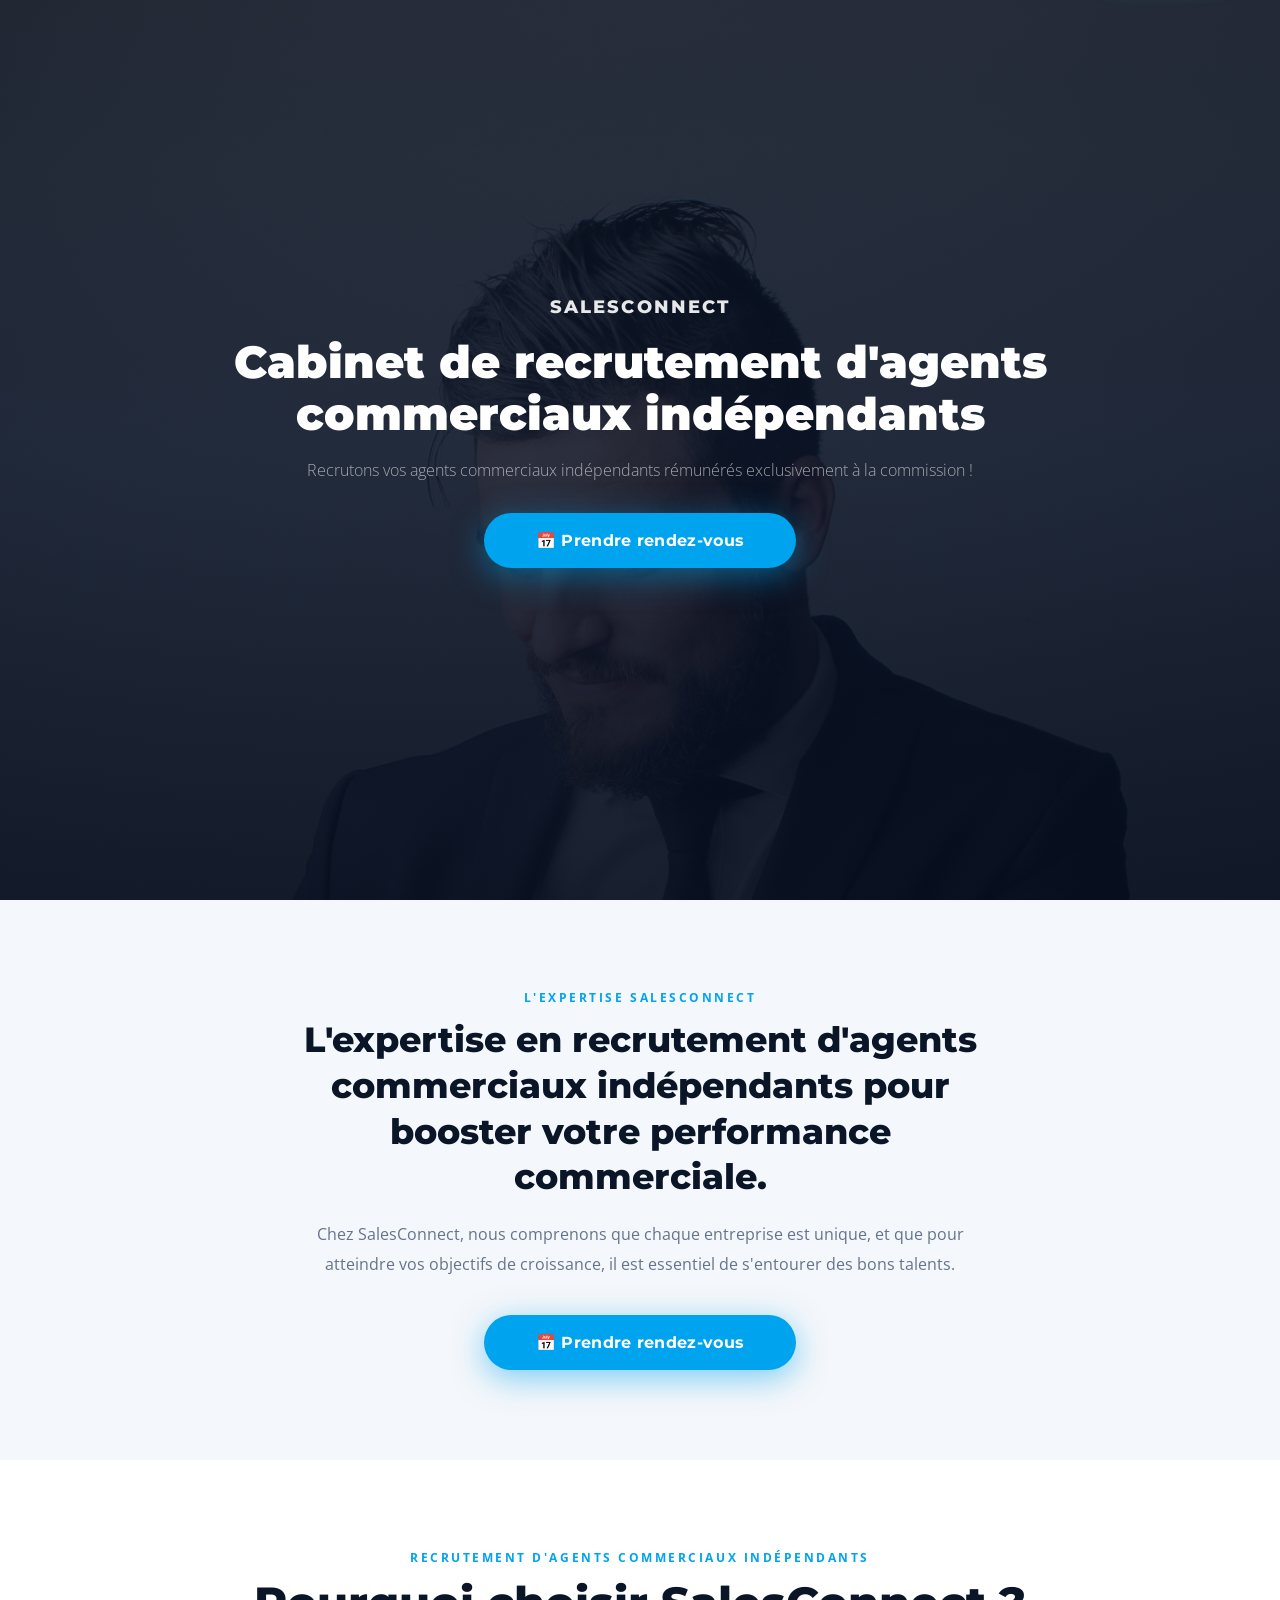
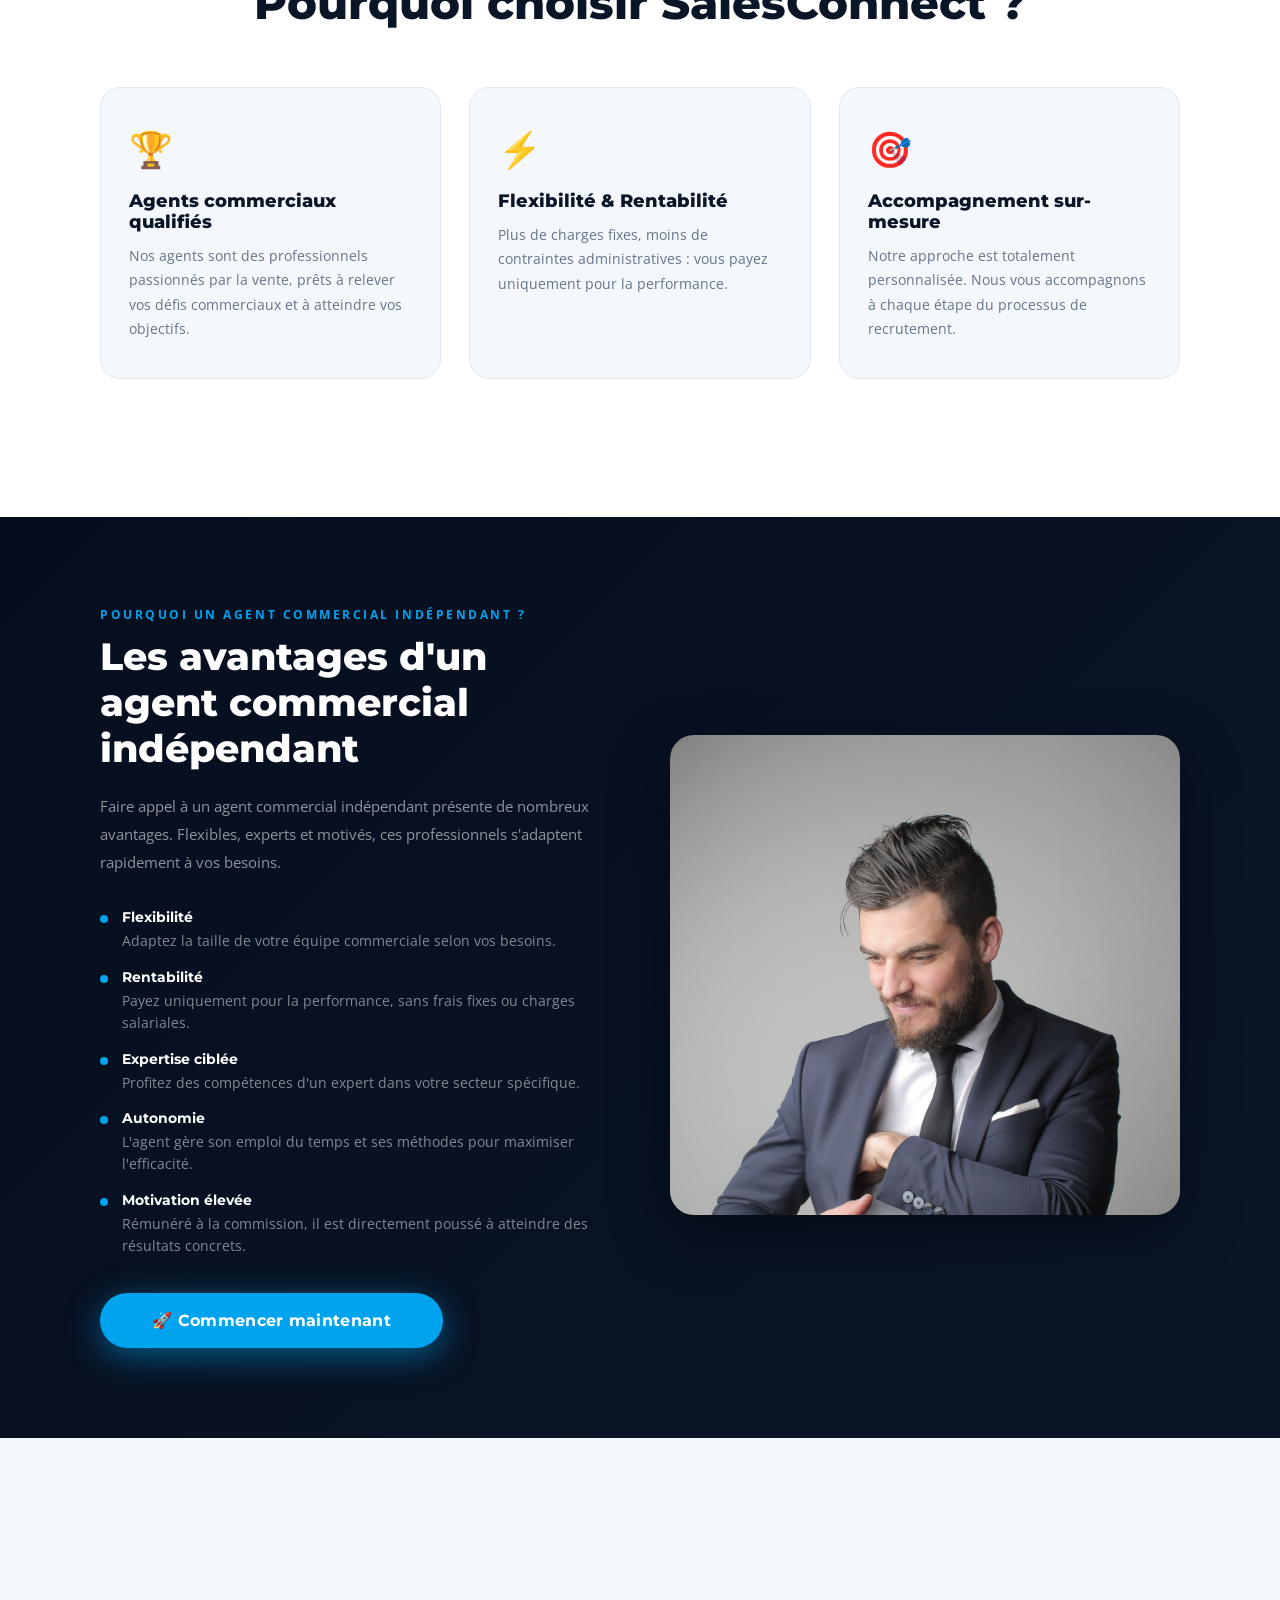
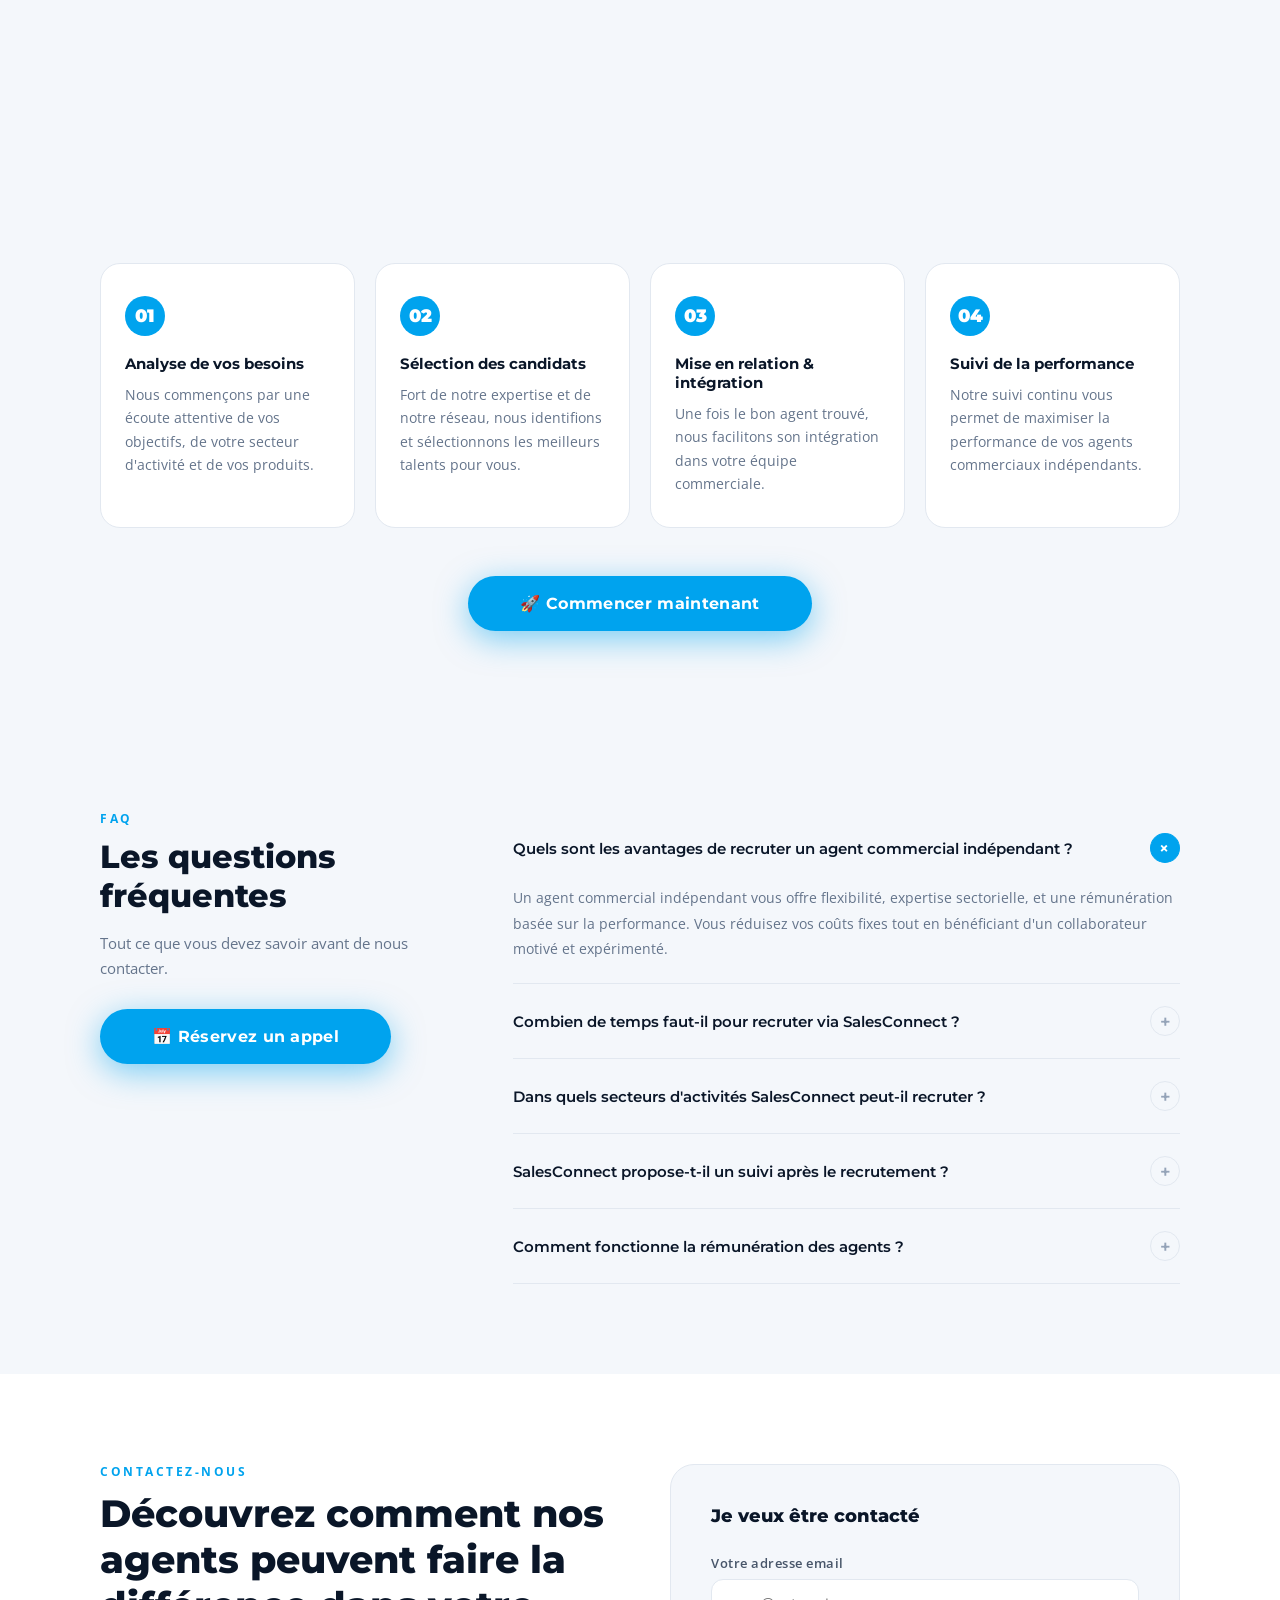
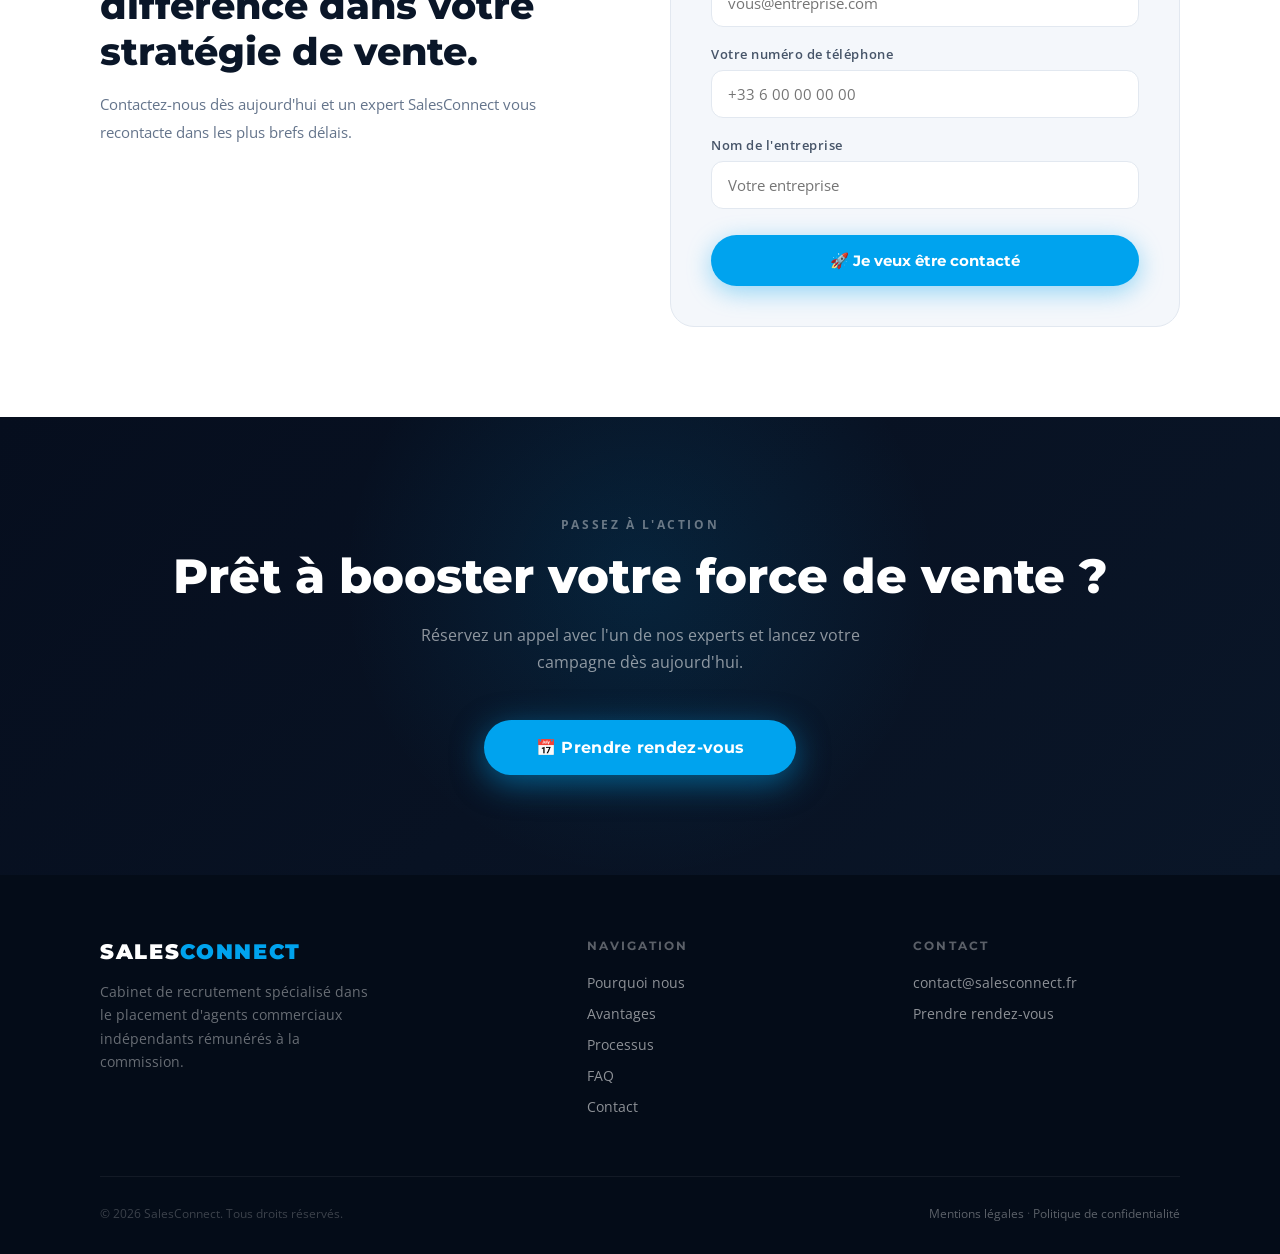
==== commit 953417a1: "changer l'image" ====
--- a/index.html
+++ b/index.html
@@ -226,7 +226,7 @@
         <button class="btn-primary" onclick="openCalendly(event)">🚀 Commencer maintenant</button>
       </div>
       <div class="avantages-photo reveal">
-        <img src="assets/robin_new.jpg" alt="Robin — Fondateur SalesConnect">
+        <img src="assets/robin.jpg" alt="Robin — Fondateur SalesConnect">
       </div>
     </div>
   </div>
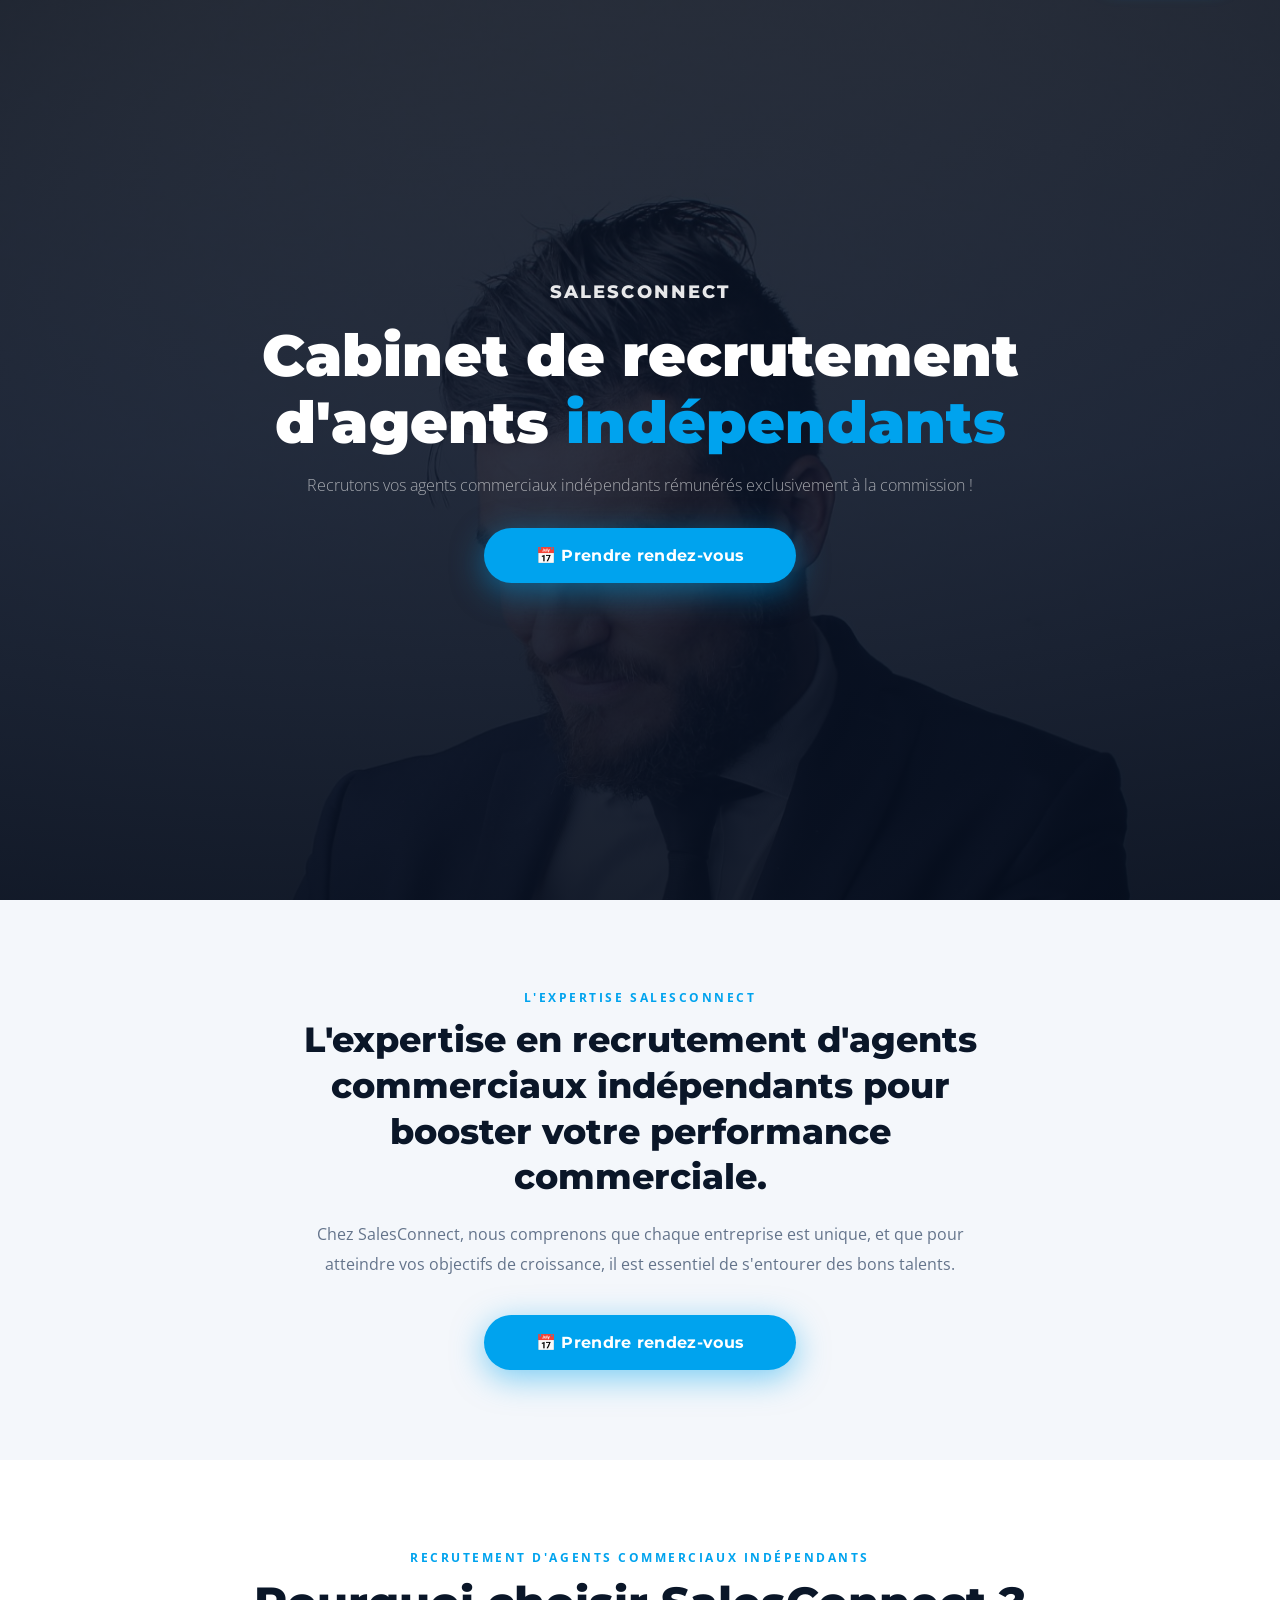
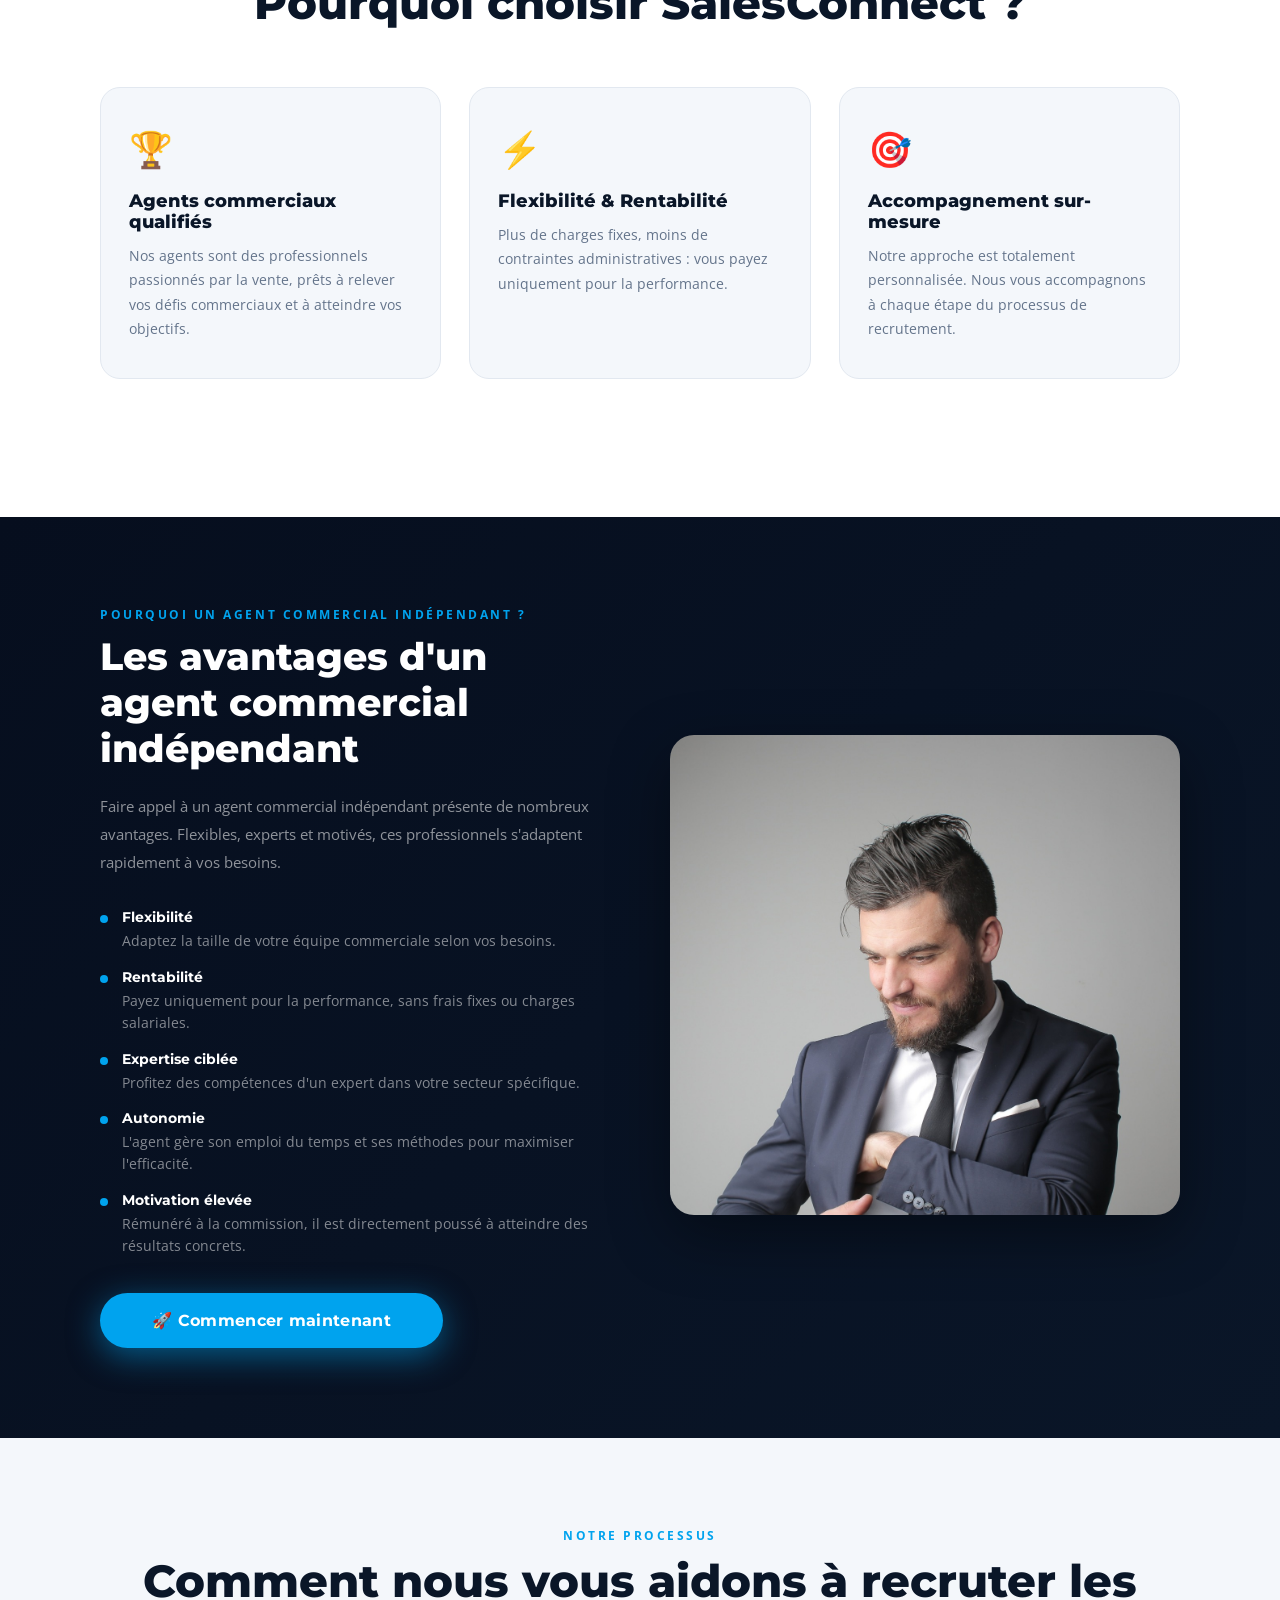
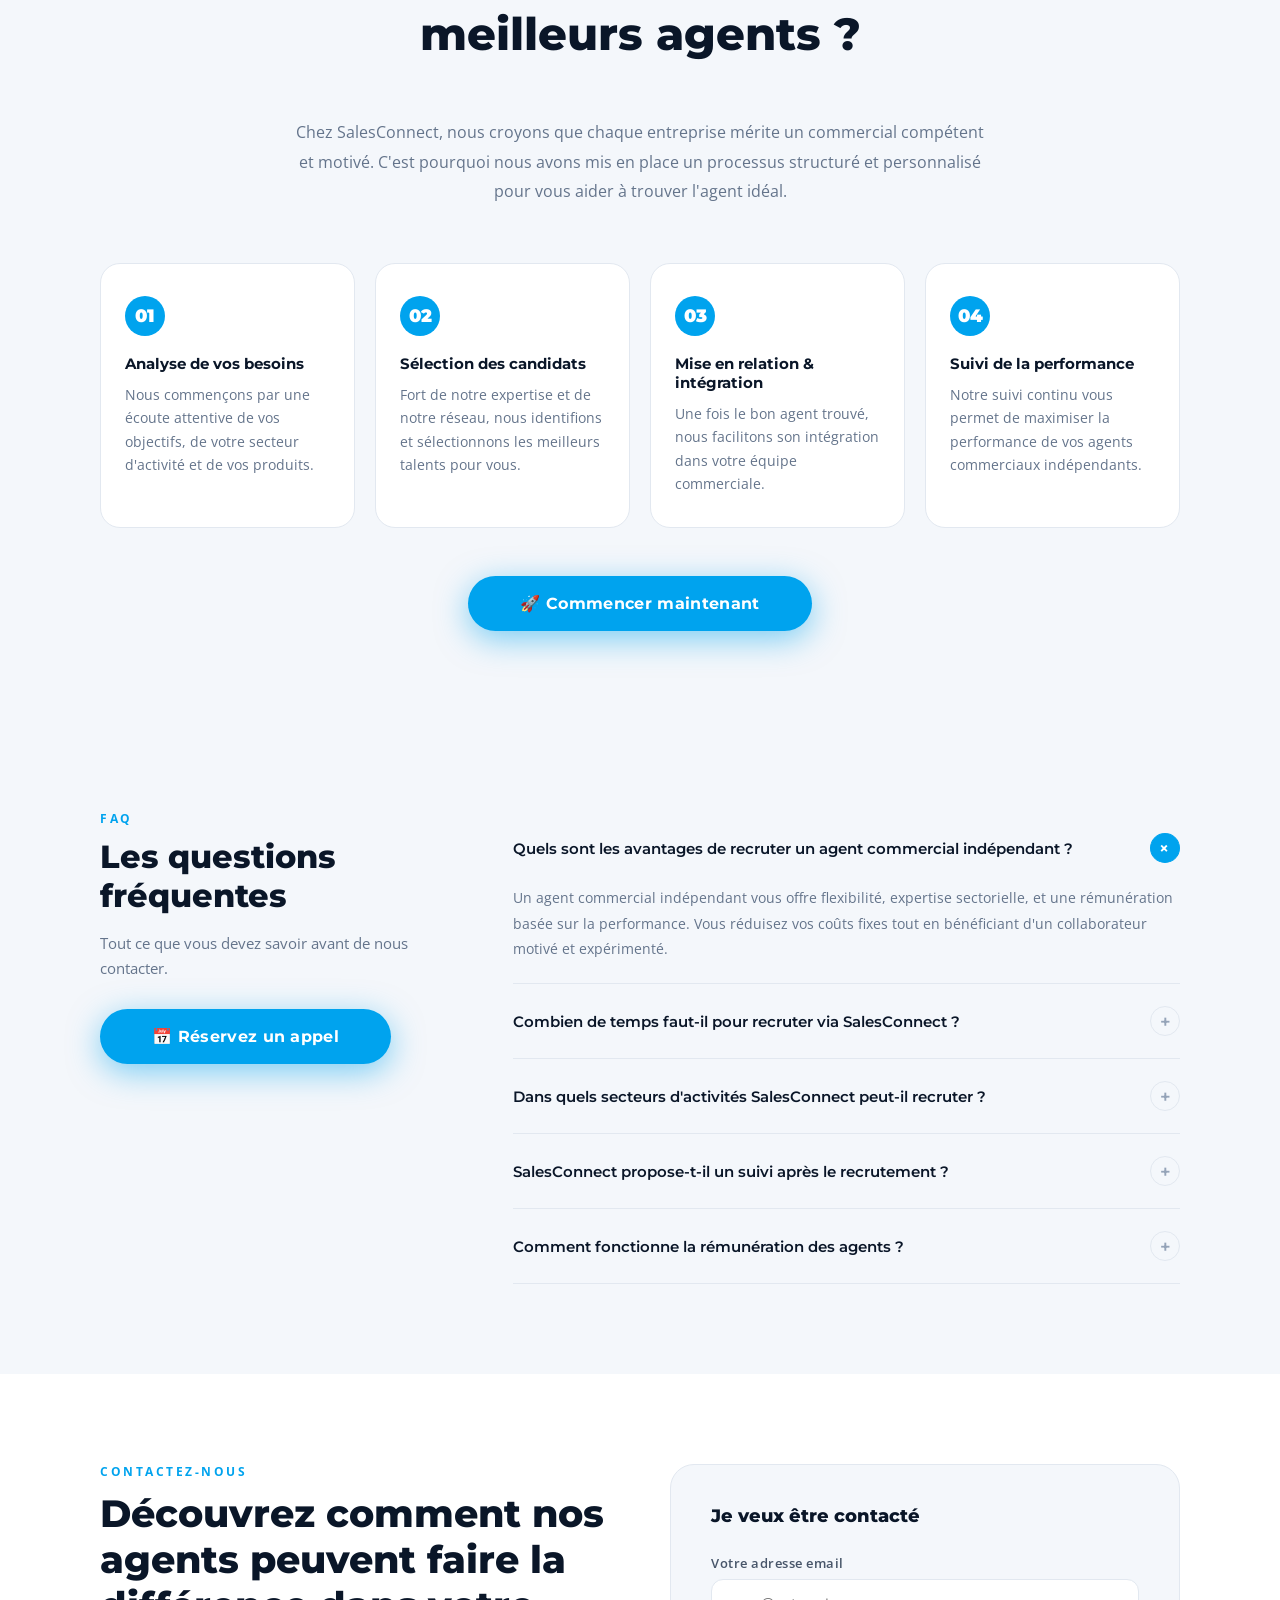
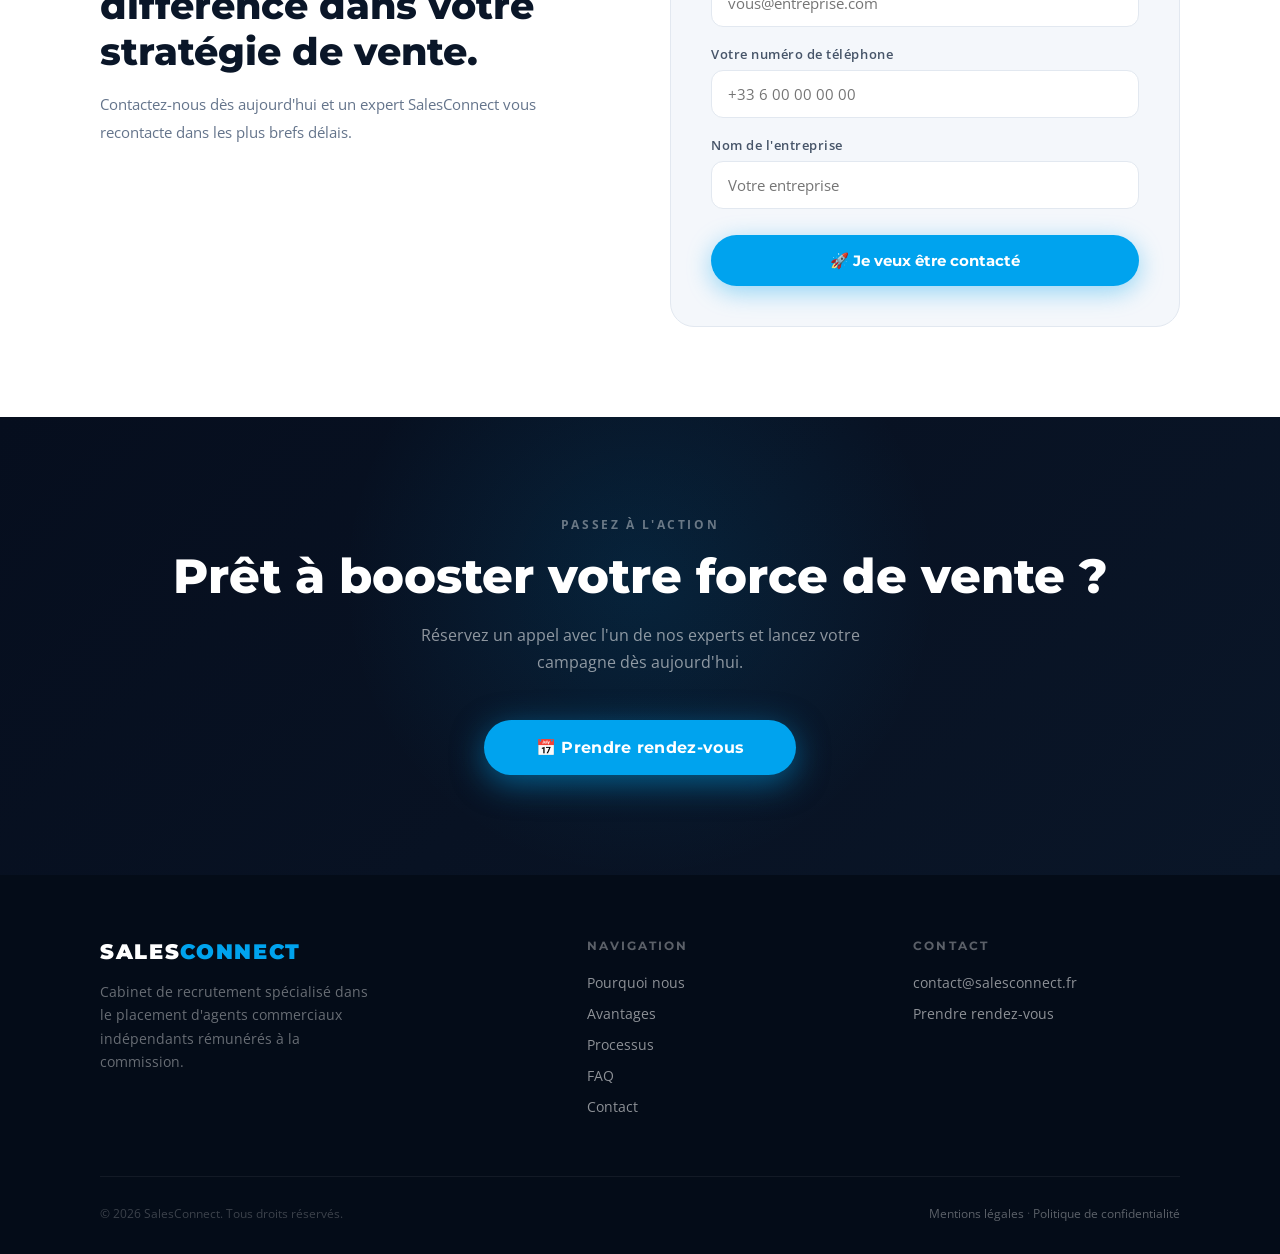
==== commit dcaf0717: "changer l'image" ====
--- a/index.html
+++ b/index.html
@@ -20,7 +20,7 @@
 
 
 
-.hero h1{font-size:clamp(2rem,3.5vw,3rem);font-weight:900;line-height:1.15;color:white;margin-bottom:16px;}
+.hero h1{font-size:clamp(2.4rem,4.5vw,3.8rem);font-weight:900;line-height:1.15;color:white;margin-bottom:16px;}
 .hero h1 span{color:#00a3ee;}
 .hero-sub{font-size:1rem;font-weight:300;color:rgba(255,255,255,0.6);margin-bottom:0;}
 .hero-btn{display:inline-block;background:#00a3ee;color:white;border:none;cursor:pointer;font-family:'Montserrat',sans-serif;font-size:1rem;font-weight:700;padding:18px 52px;border-radius:50px;box-shadow:0 8px 32px rgba(0,163,238,0.5);transition:all 0.2s;animation:fadeUp 0.6s 0.7s both;letter-spacing:0.02em;}
@@ -165,7 +165,7 @@
   <div class="hero-overlay"></div>
 <div class="hero-center">
   <div class="hero-brand">SalesConnect</div>
-  <h1>Cabinet de recrutement d'agents<br>commerciaux indépendants</h1>
+  <h1>Cabinet de recrutement d'agents <span>indépendants</span></h1>
   <p class="hero-sub">Recrutons vos agents commerciaux indépendants rémunérés exclusivement à la commission !</p>
   <button class="hero-btn" onclick="openCalendly(event)" style="margin-top:28px">📅 Prendre rendez-vous</button>
 </div>
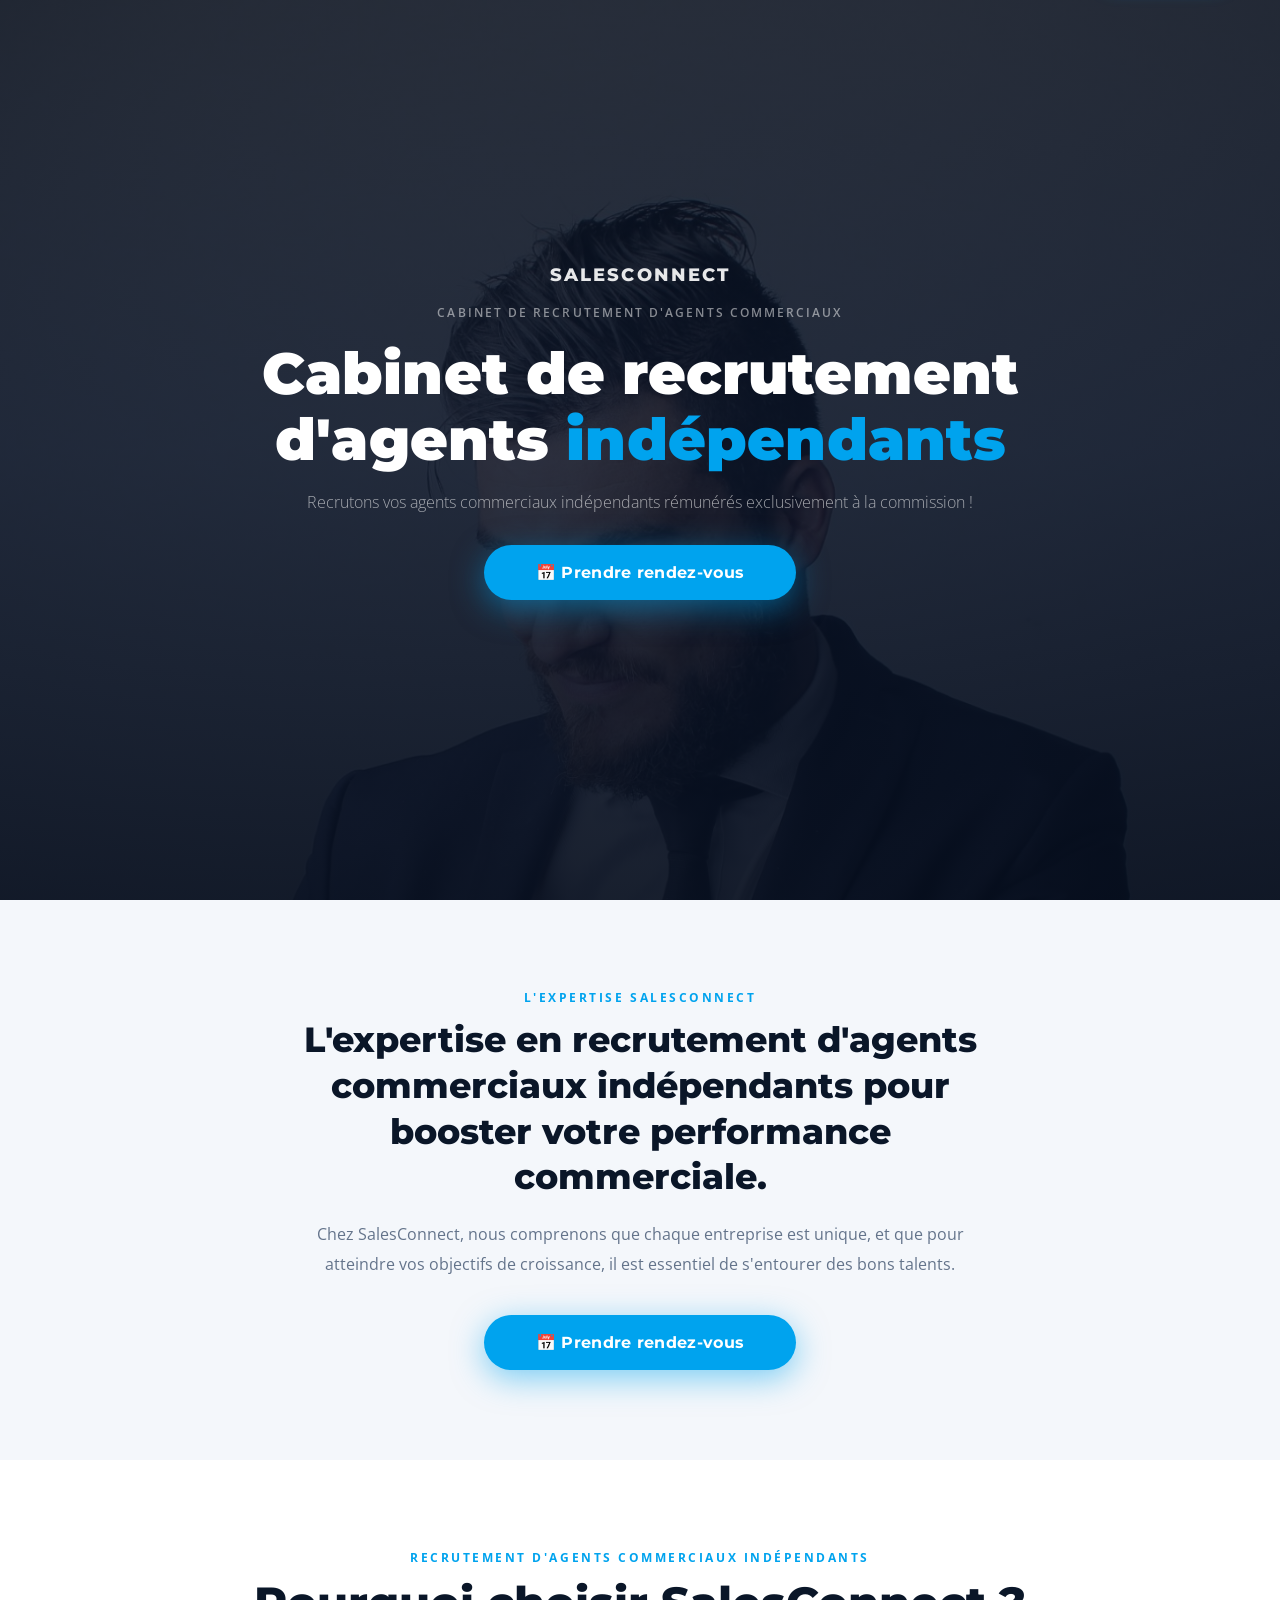
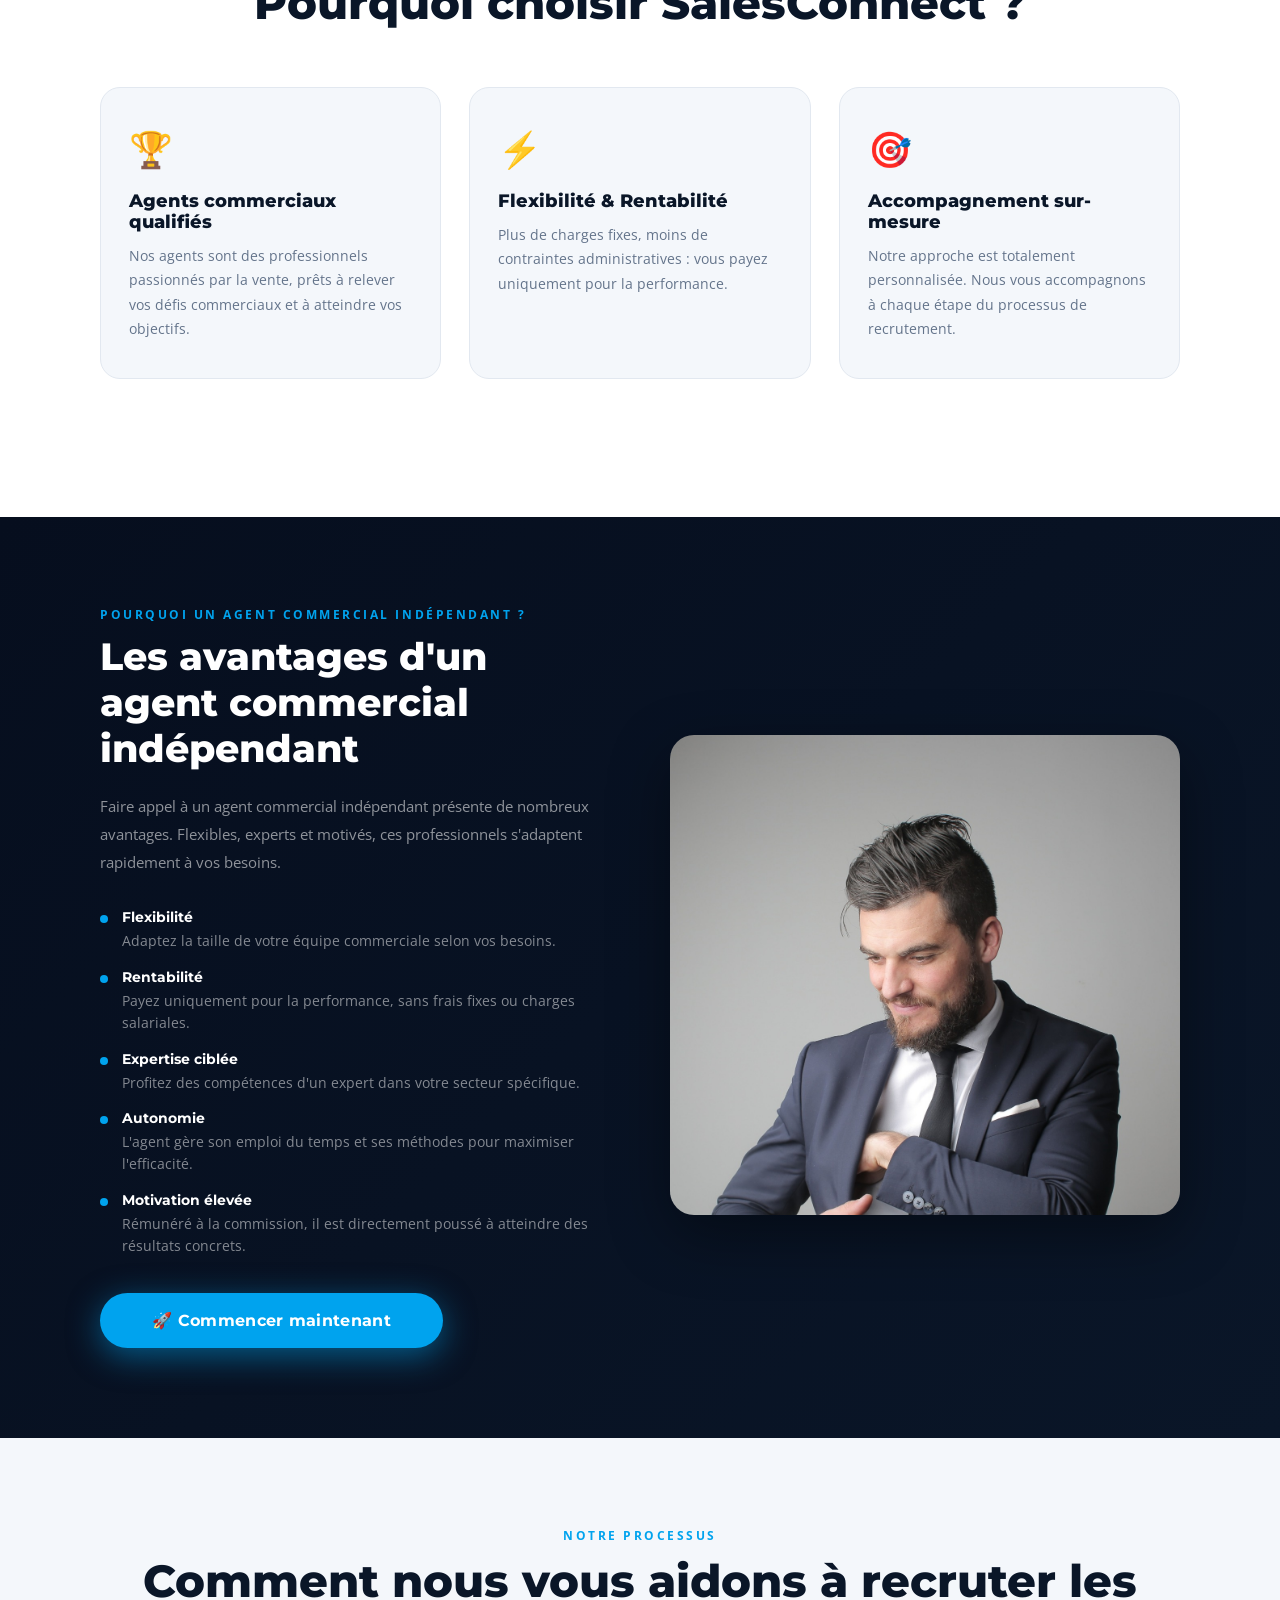
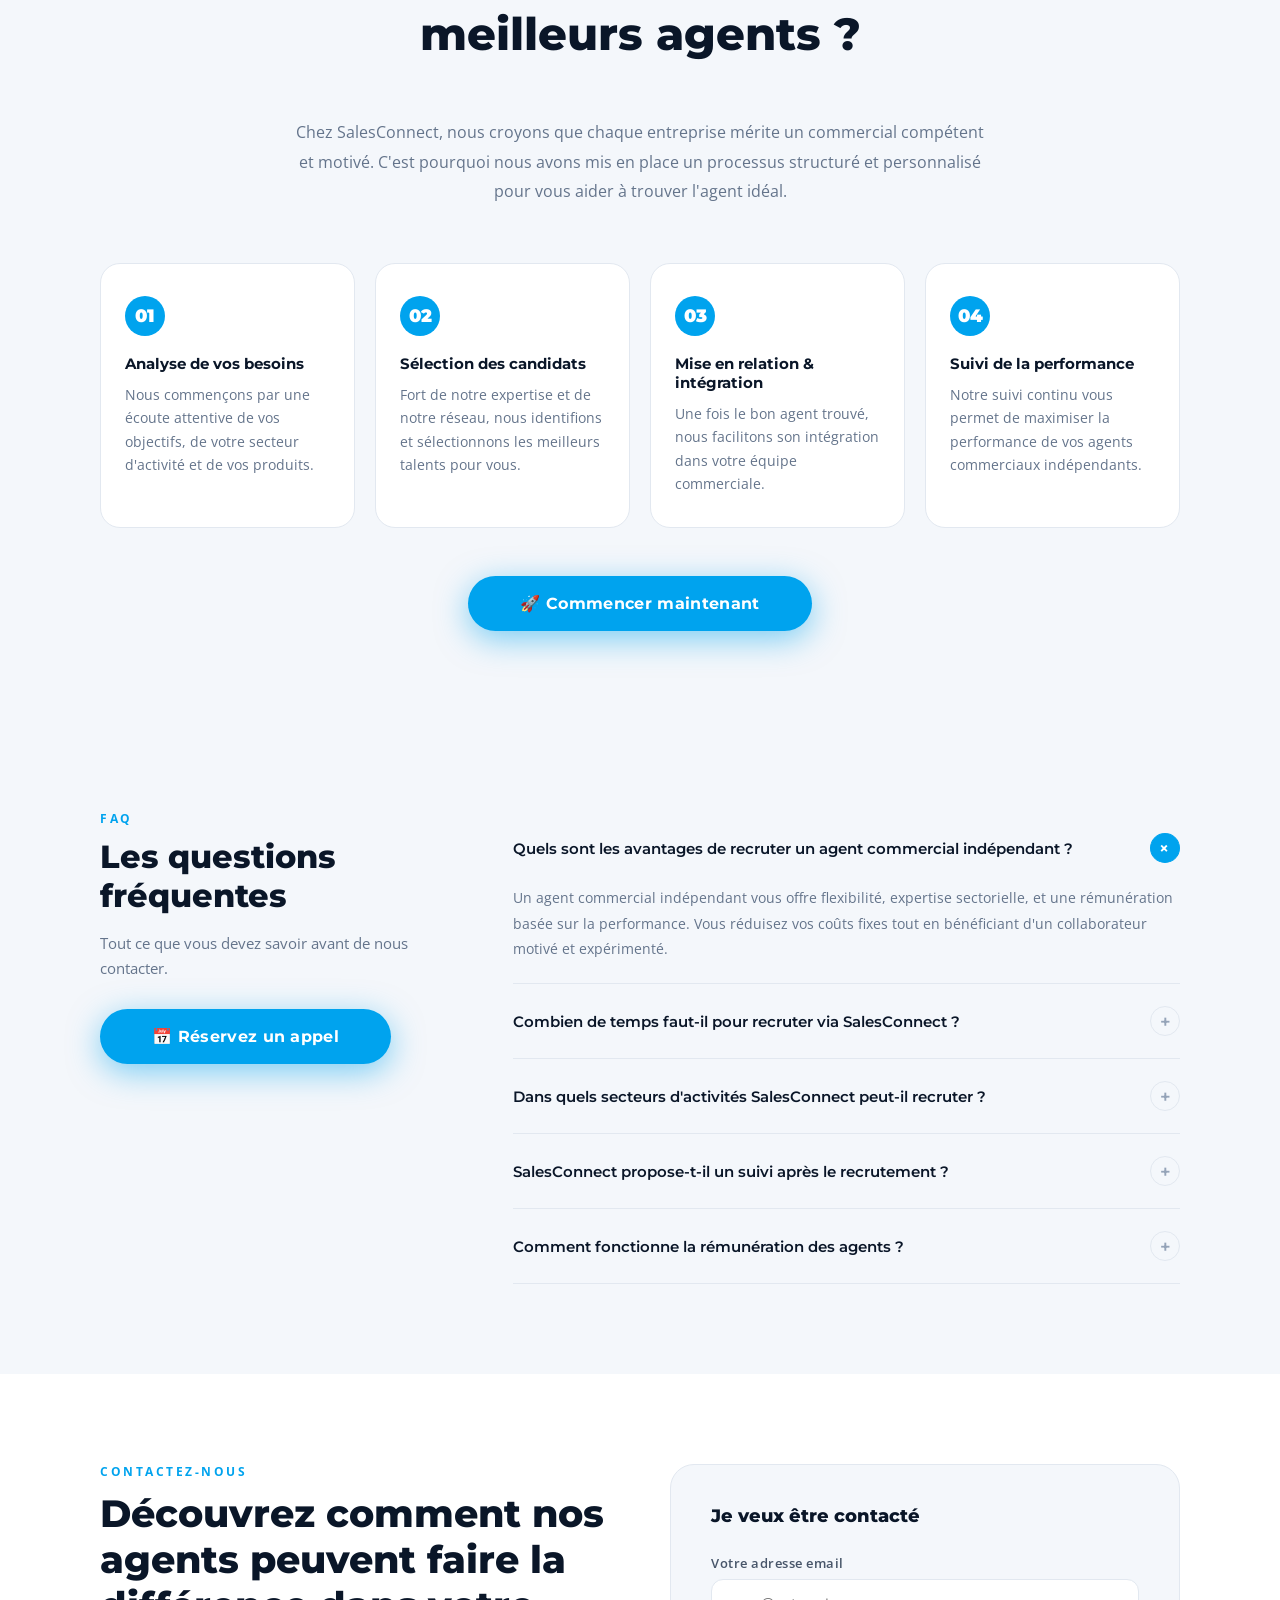
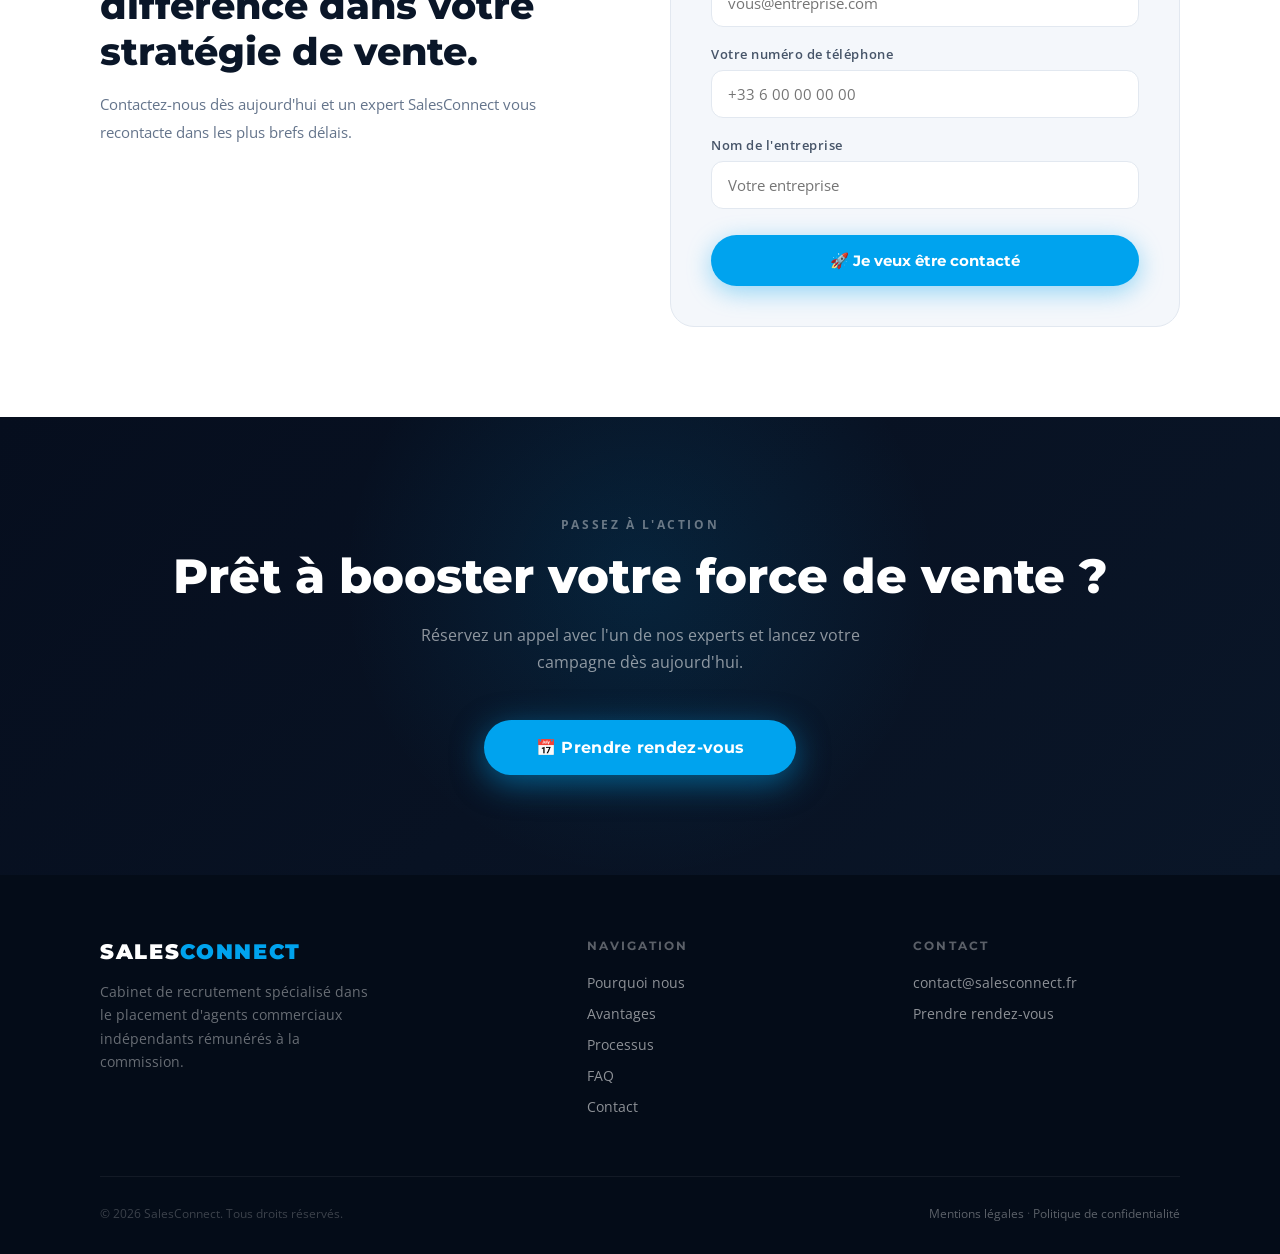
==== commit 5a875e31: "changer l'image" ====
--- a/index.html
+++ b/index.html
@@ -165,6 +165,7 @@
   <div class="hero-overlay"></div>
 <div class="hero-center">
   <div class="hero-brand">SalesConnect</div>
+  <div style="font-size:0.72rem;font-weight:600;letter-spacing:0.18em;text-transform:uppercase;color:rgba(255,255,255,0.5);margin-bottom:20px;">Cabinet de recrutement d'agents commerciaux</div>
   <h1>Cabinet de recrutement d'agents <span>indépendants</span></h1>
   <p class="hero-sub">Recrutons vos agents commerciaux indépendants rémunérés exclusivement à la commission !</p>
   <button class="hero-btn" onclick="openCalendly(event)" style="margin-top:28px">📅 Prendre rendez-vous</button>
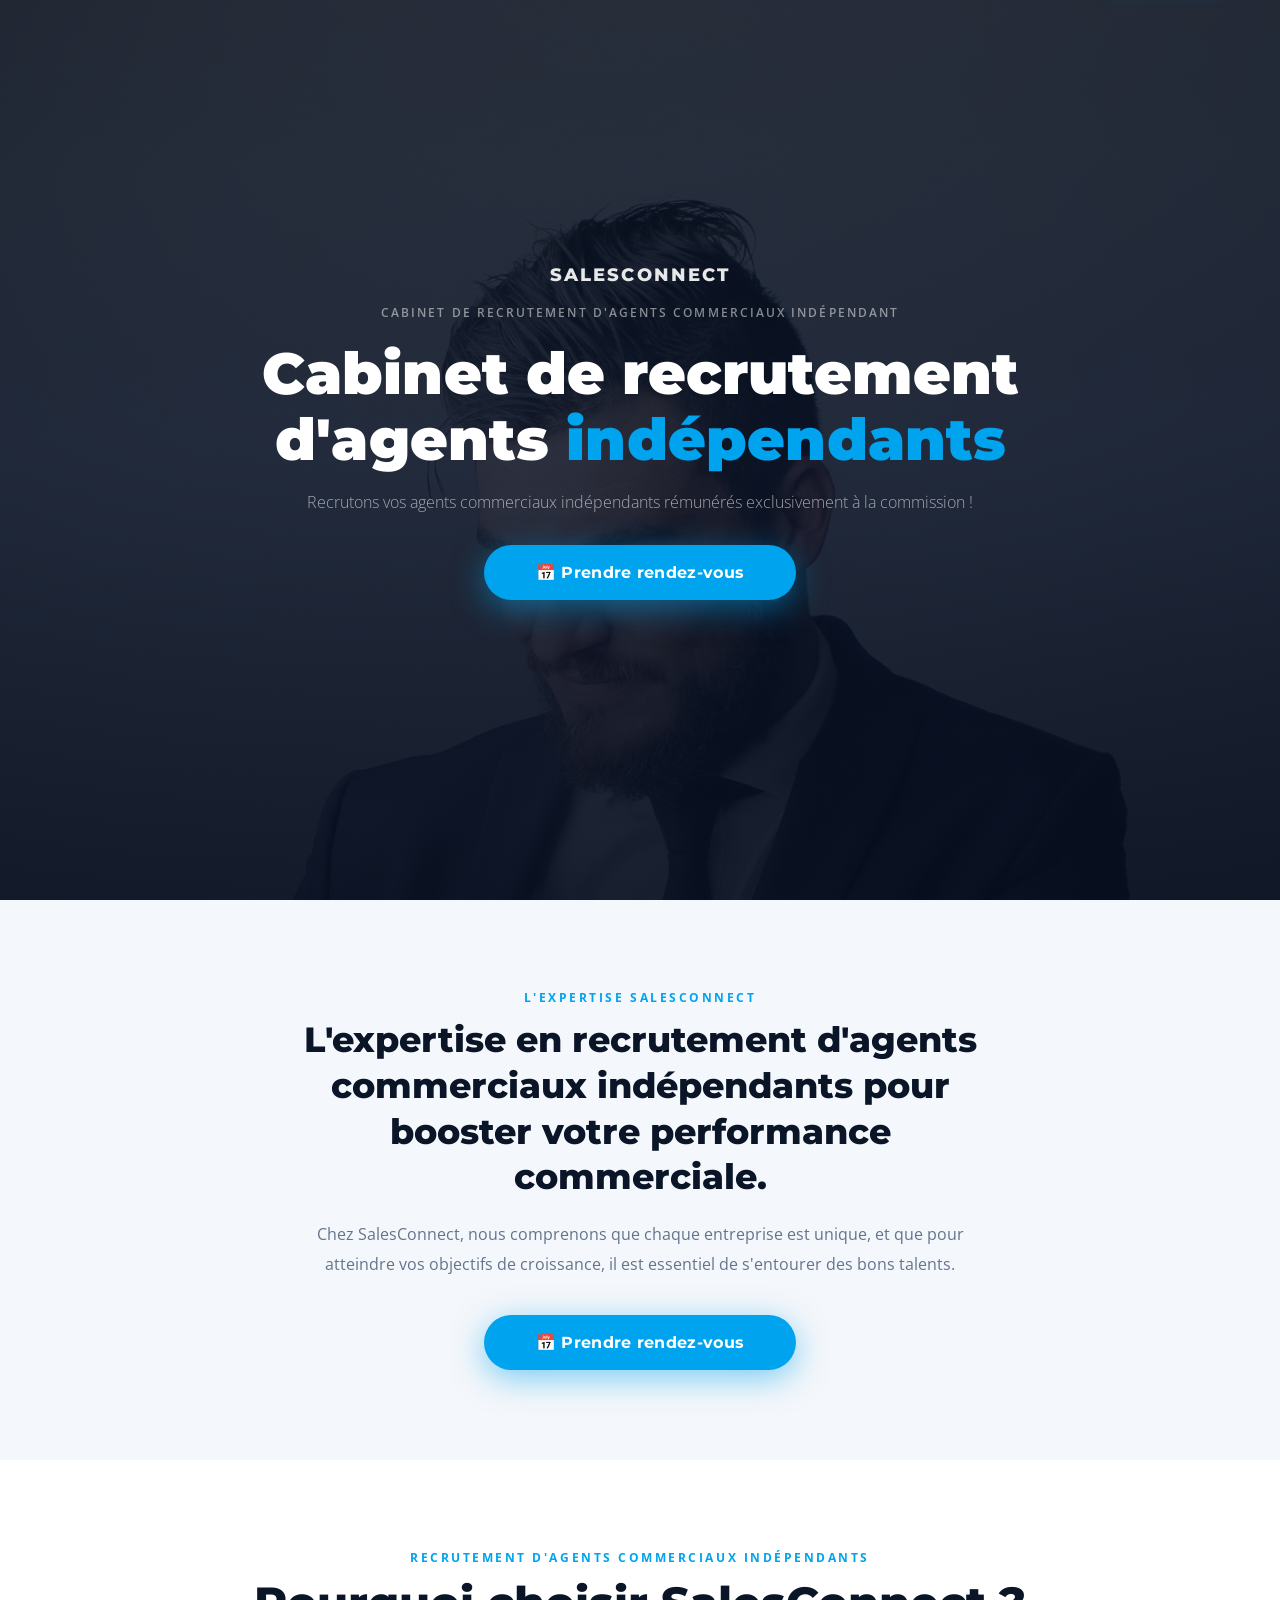
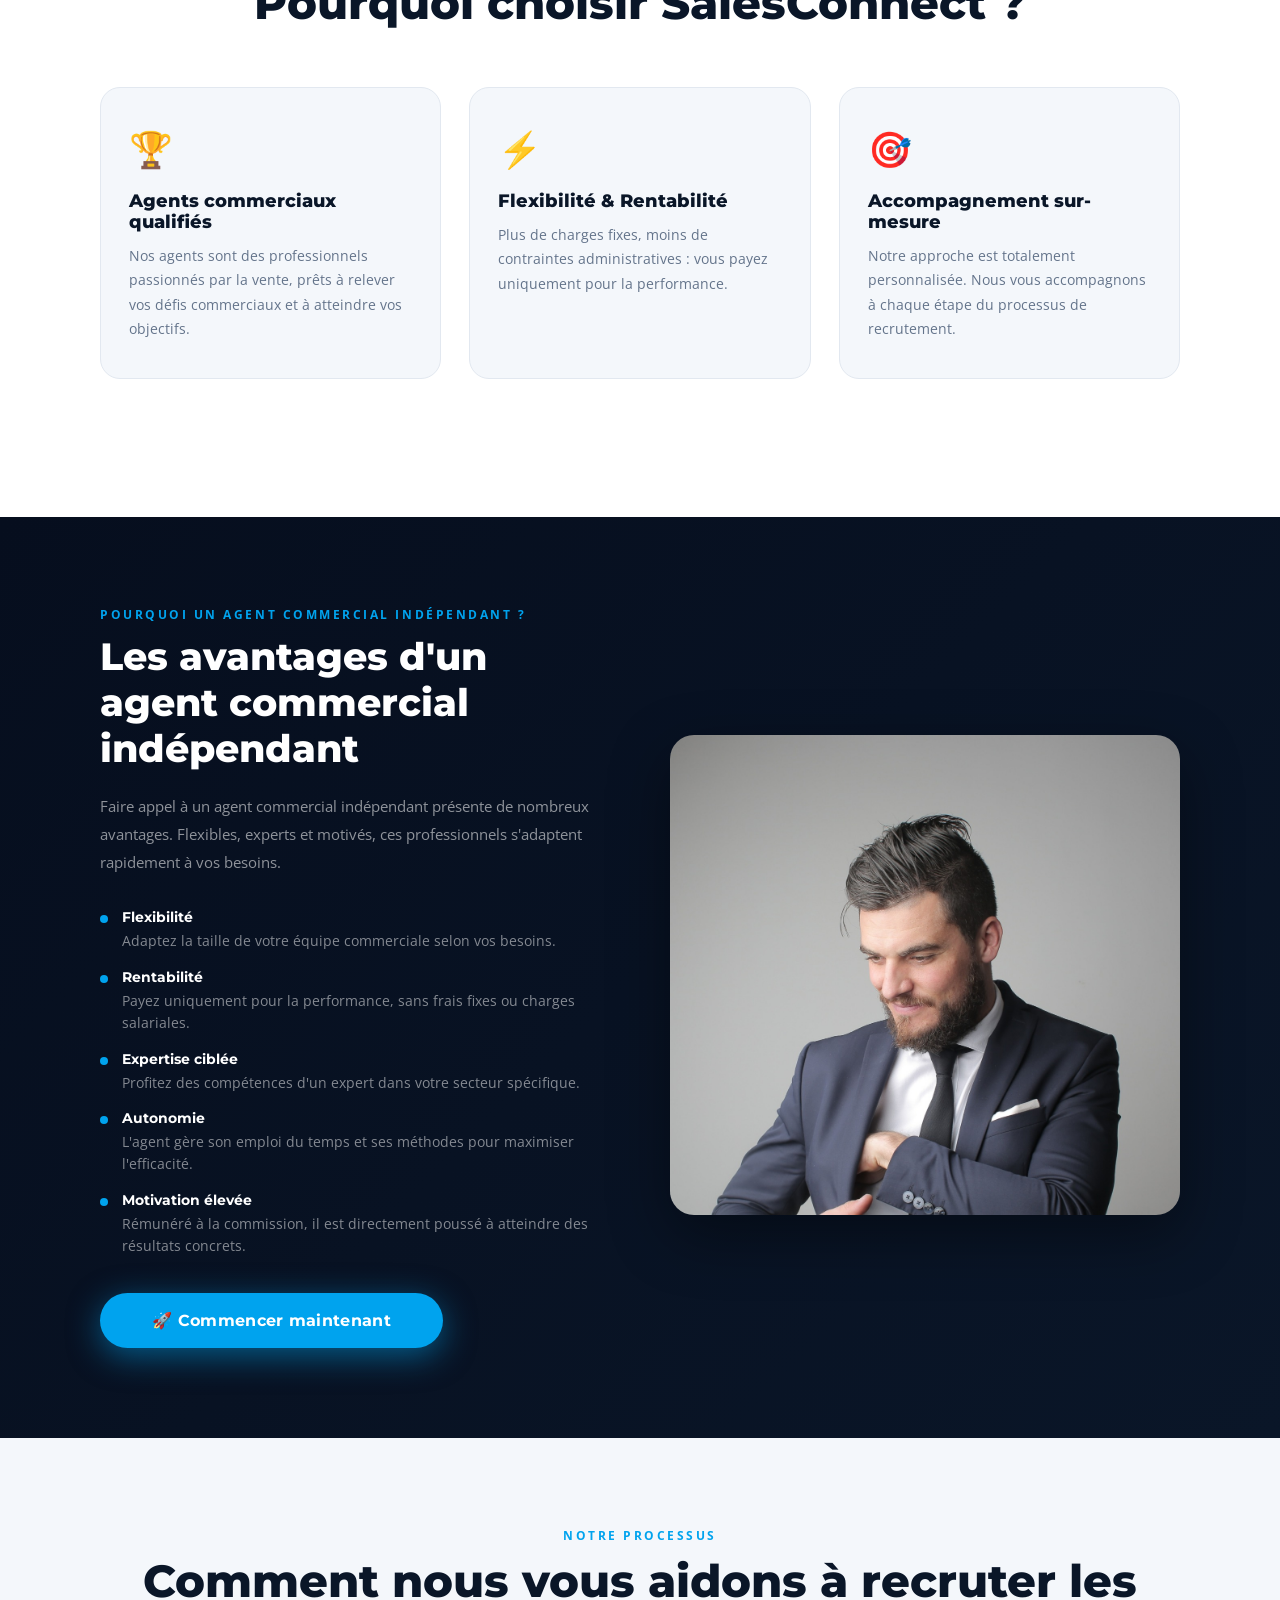
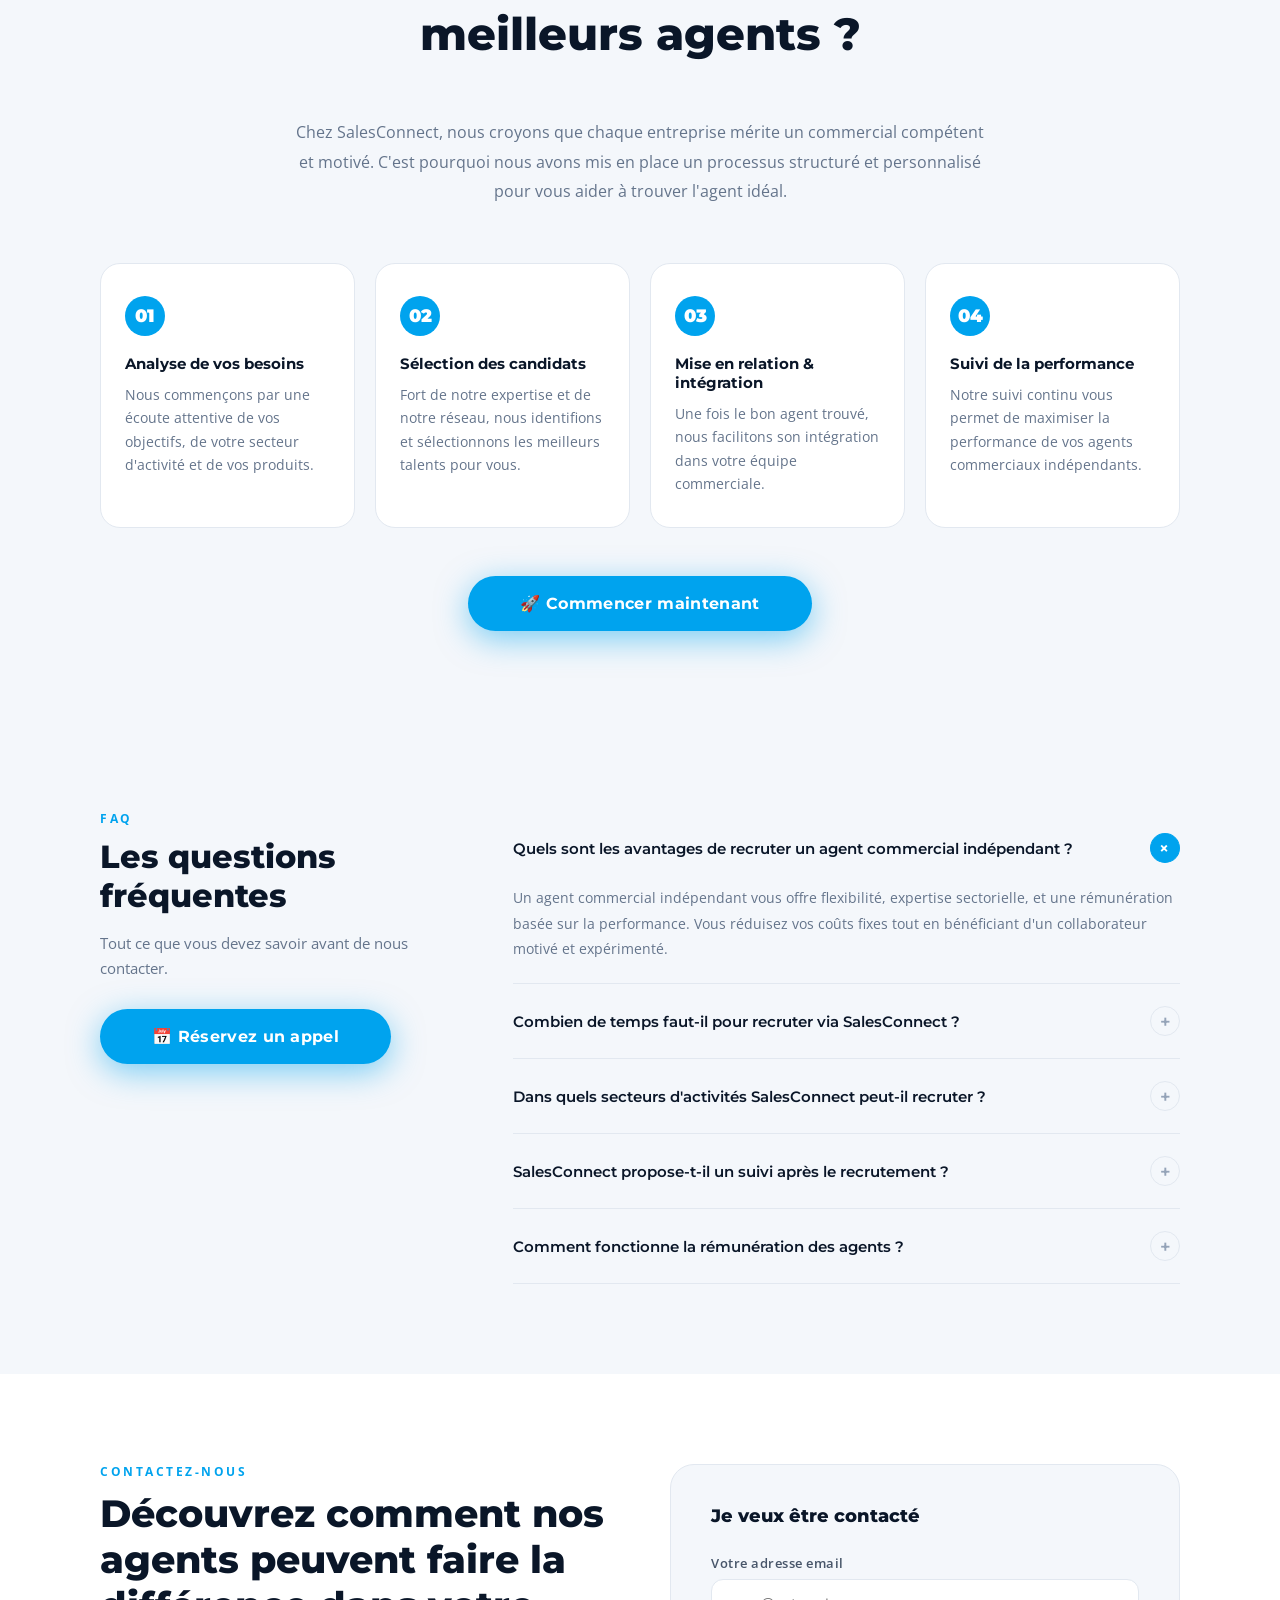
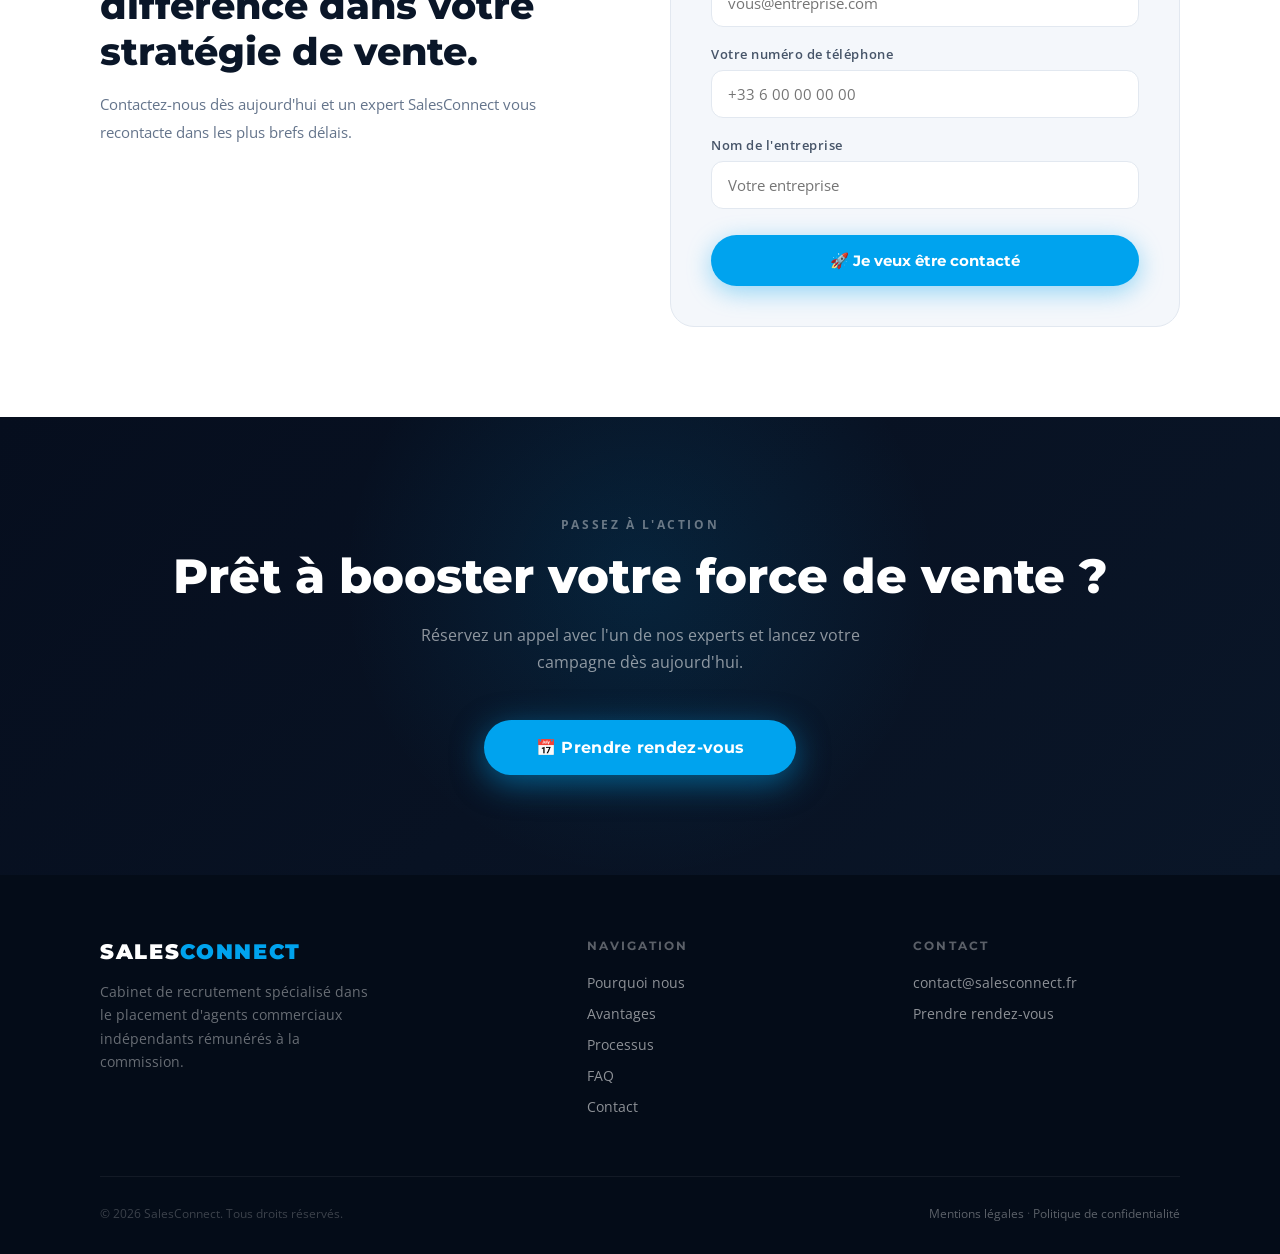
==== commit 24859403: "changer l'image" ====
--- a/index.html
+++ b/index.html
@@ -165,7 +165,7 @@
   <div class="hero-overlay"></div>
 <div class="hero-center">
   <div class="hero-brand">SalesConnect</div>
-  <div style="font-size:0.72rem;font-weight:600;letter-spacing:0.18em;text-transform:uppercase;color:rgba(255,255,255,0.5);margin-bottom:20px;">Cabinet de recrutement d'agents commerciaux</div>
+  <div style="font-size:0.72rem;font-weight:600;letter-spacing:0.18em;text-transform:uppercase;color:rgba(255,255,255,0.5);margin-bottom:20px;">Cabinet de recrutement d'agents commerciaux indépendant</div>
   <h1>Cabinet de recrutement d'agents <span>indépendants</span></h1>
   <p class="hero-sub">Recrutons vos agents commerciaux indépendants rémunérés exclusivement à la commission !</p>
   <button class="hero-btn" onclick="openCalendly(event)" style="margin-top:28px">📅 Prendre rendez-vous</button>
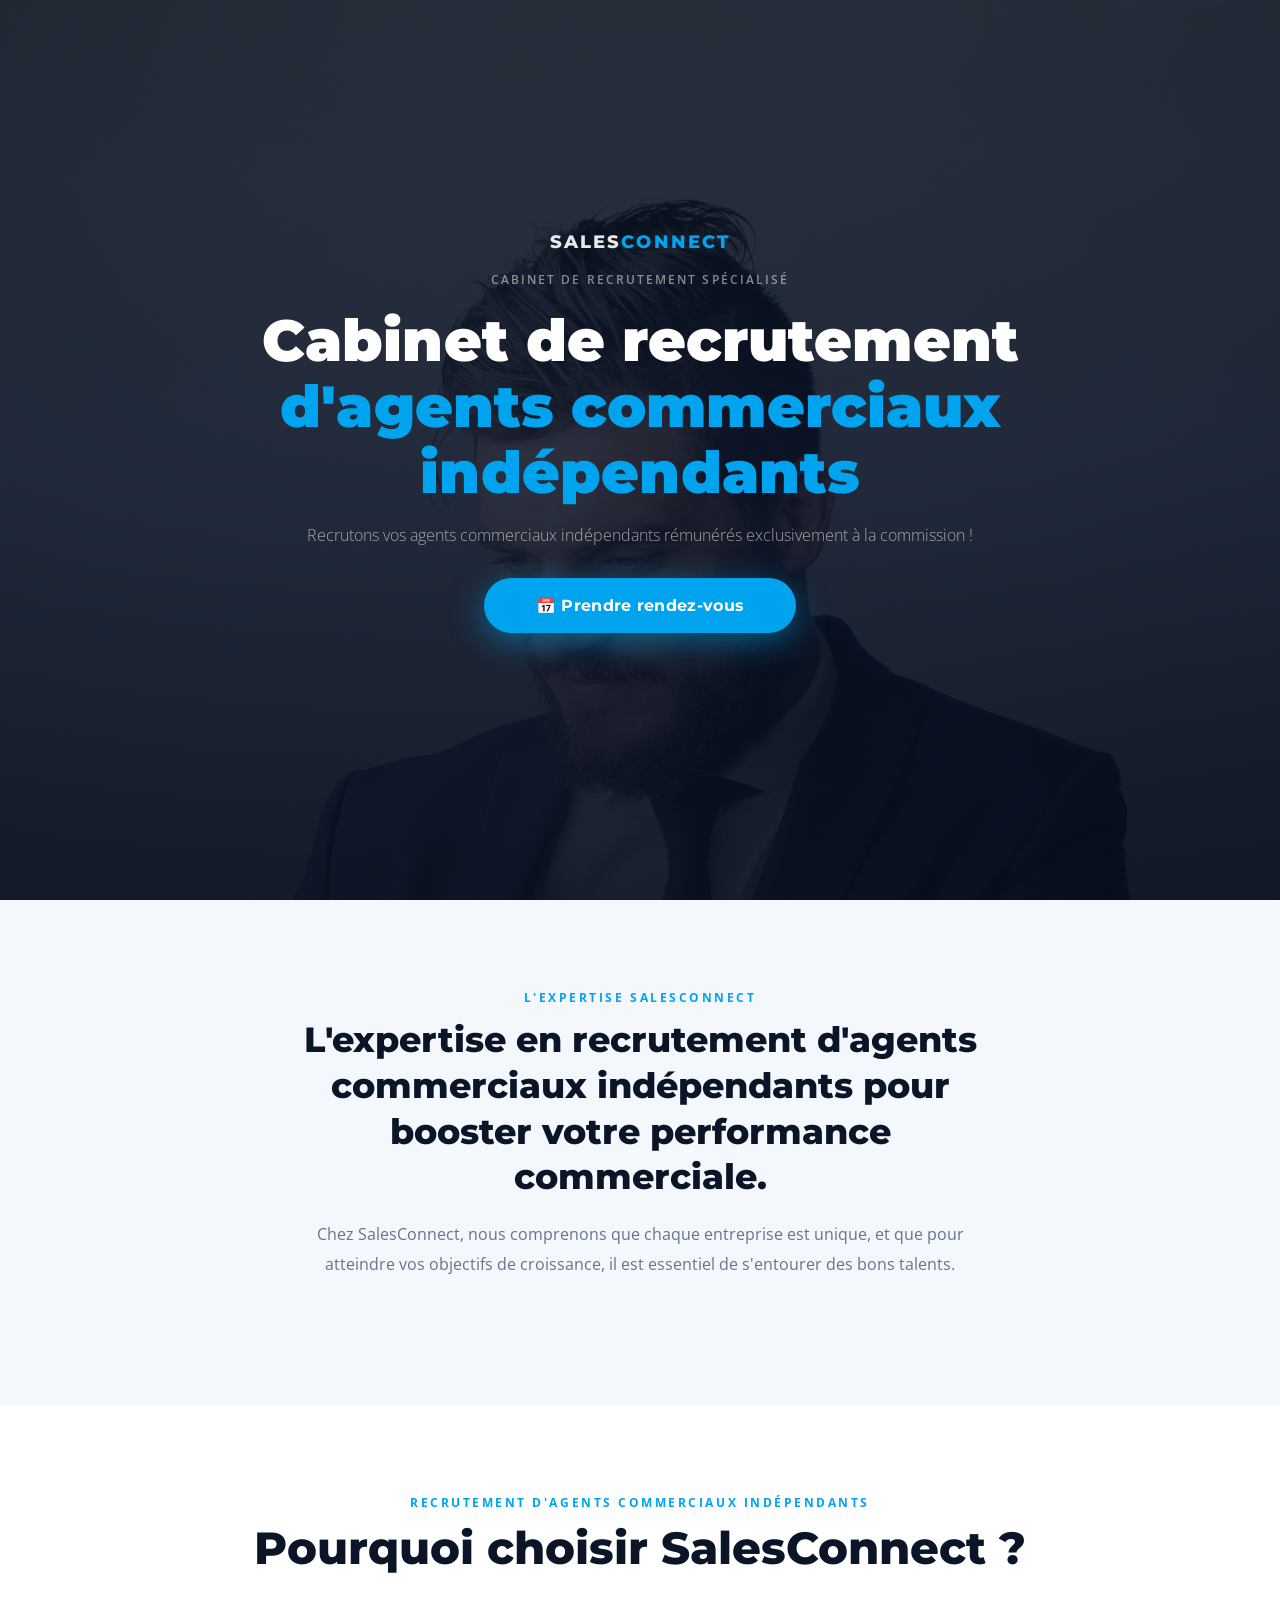
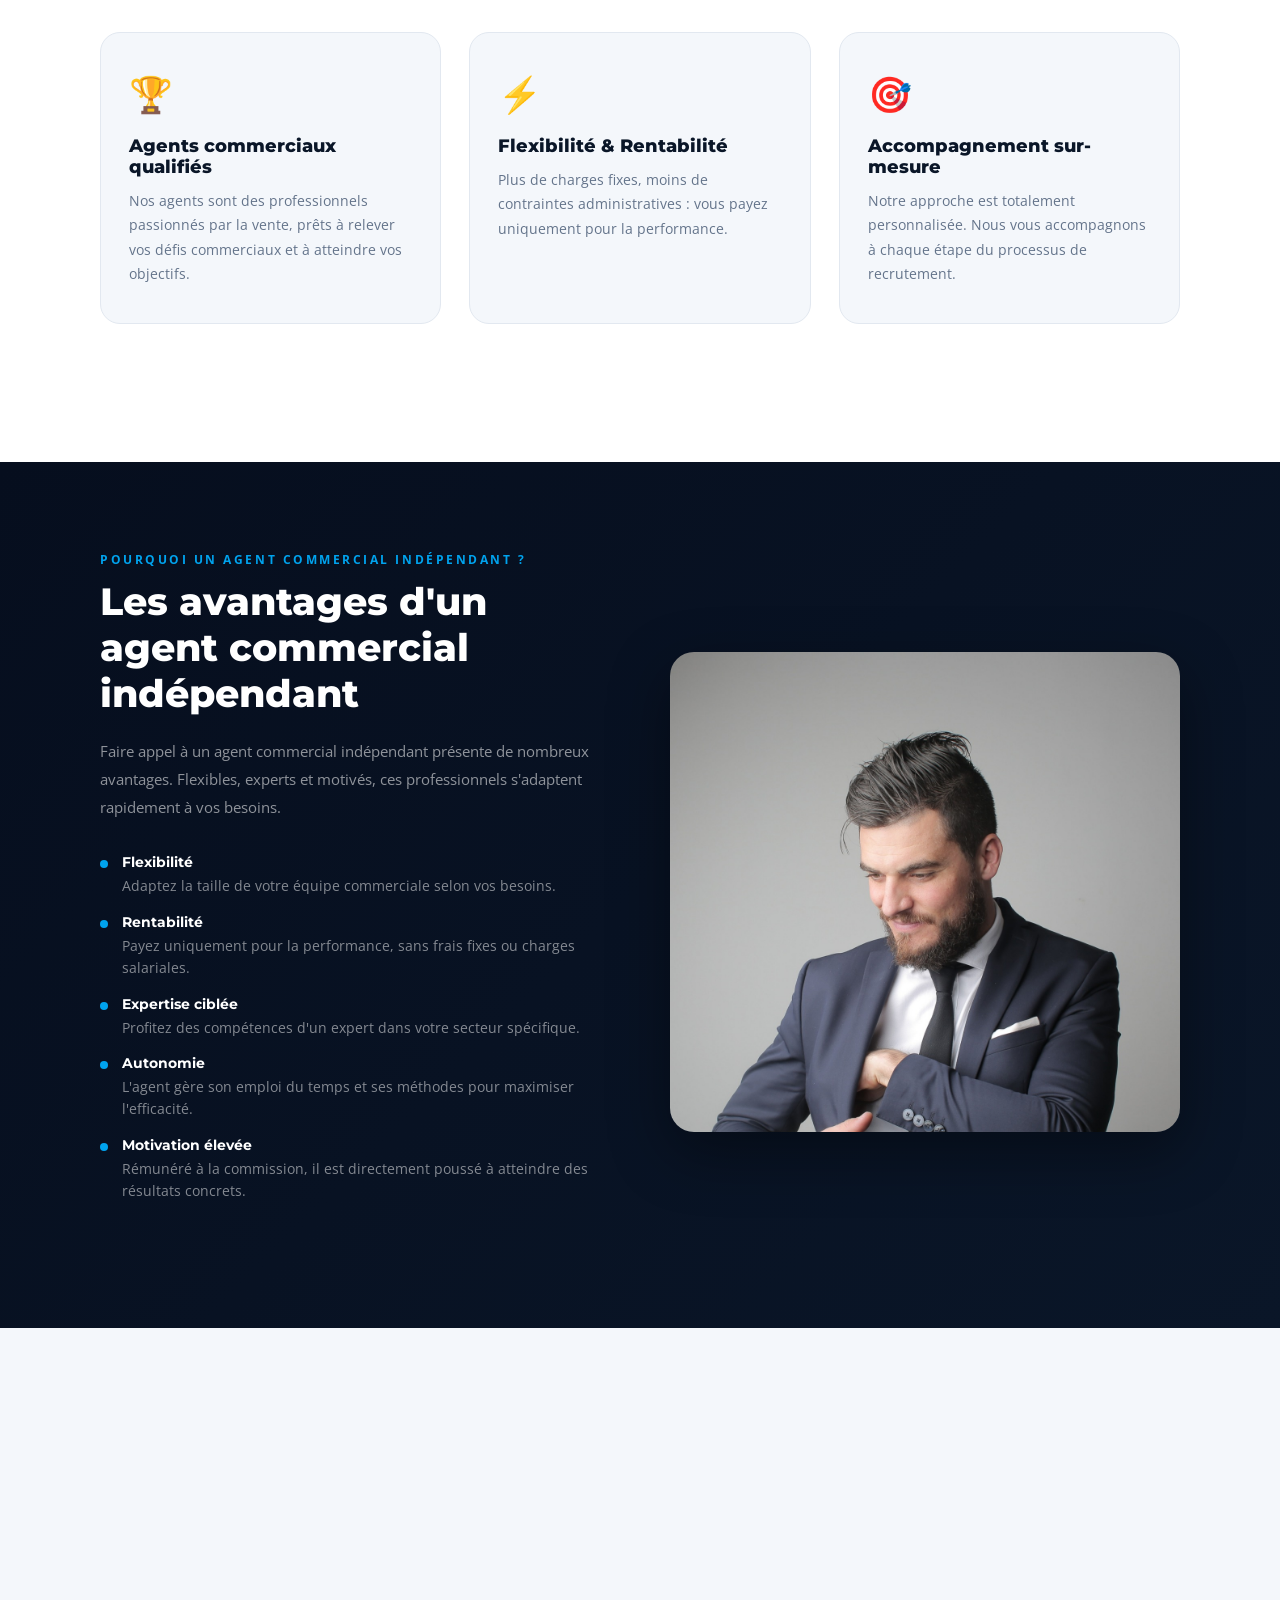
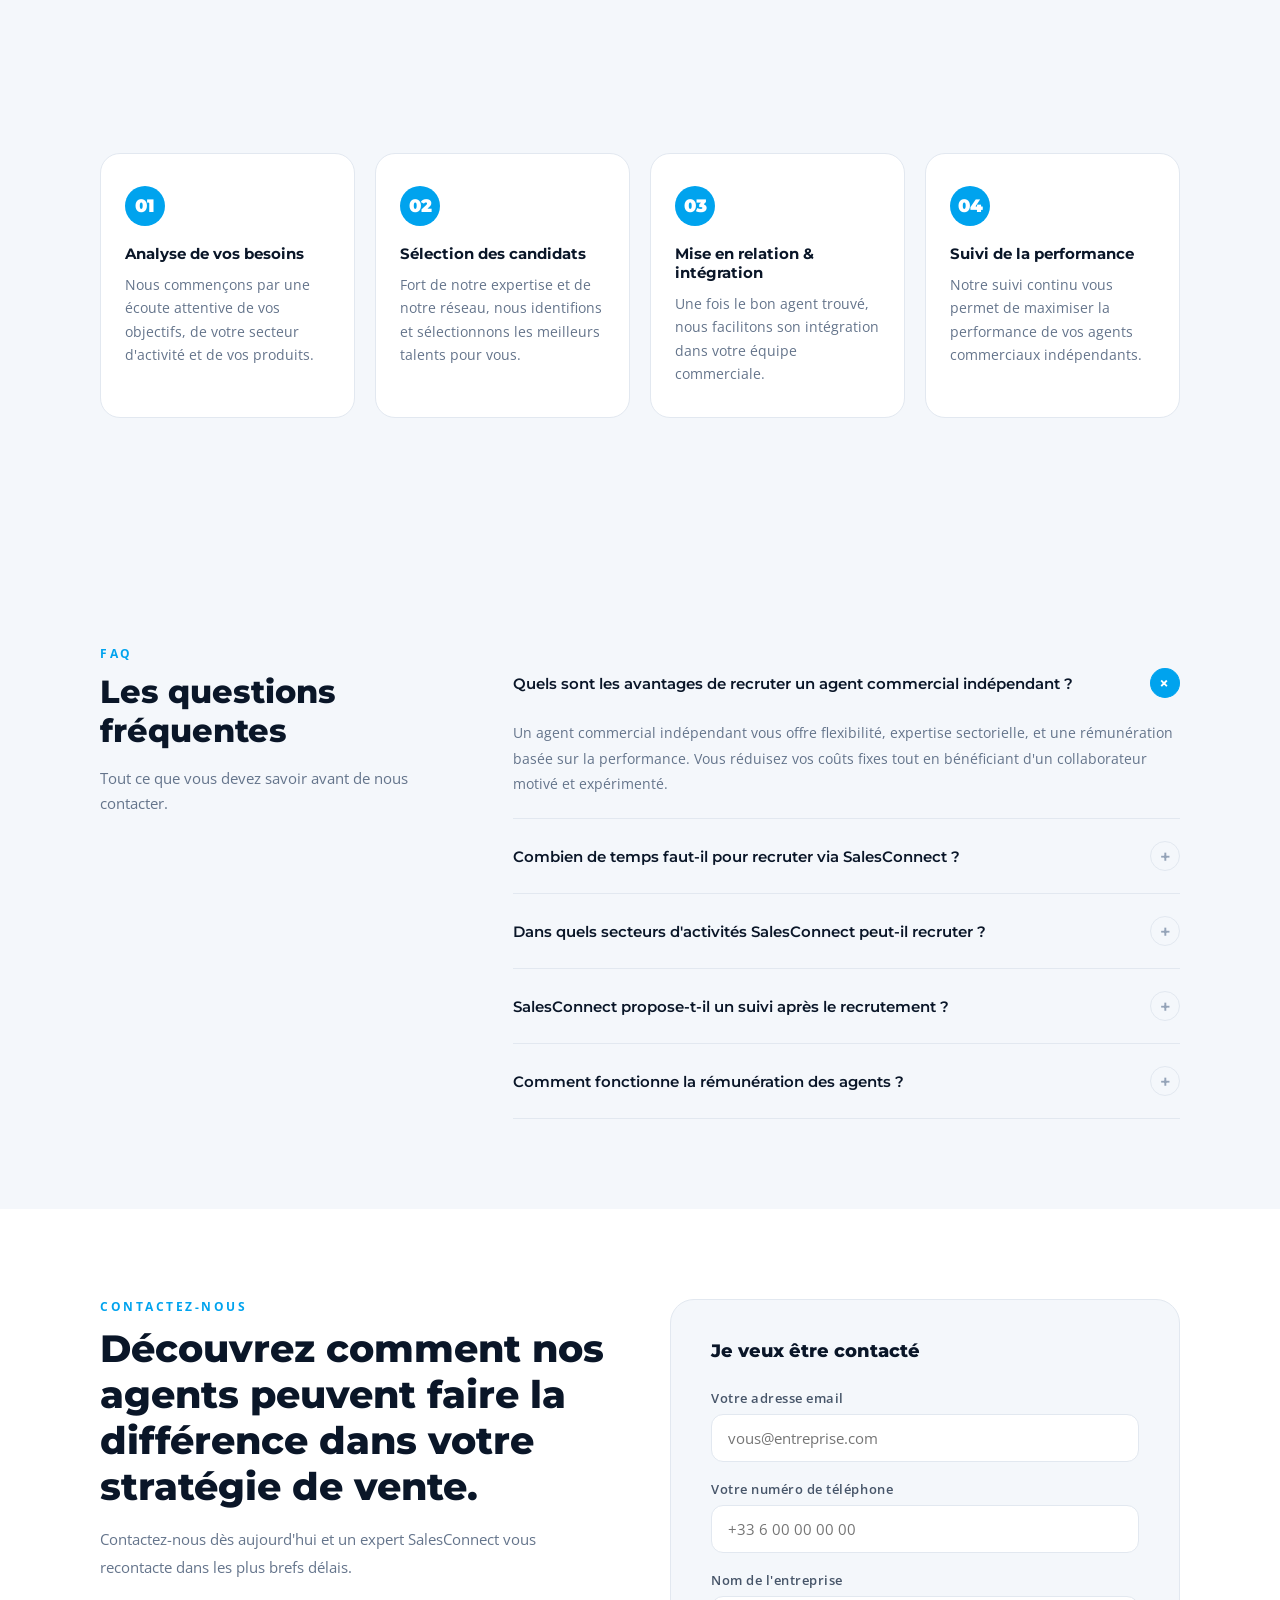
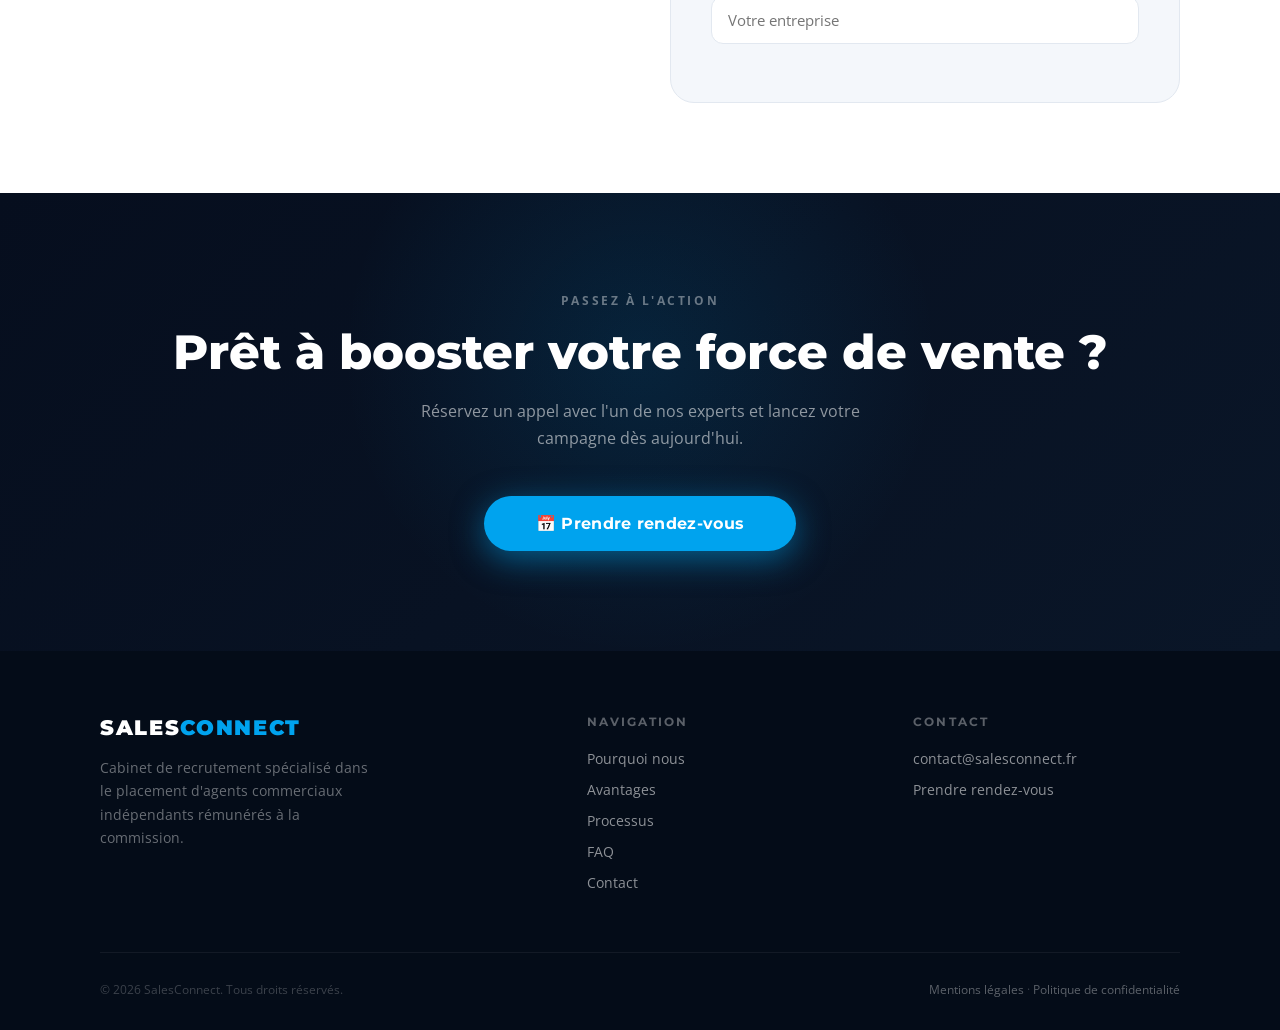
==== commit 8a14413d: "changer l'image" ====
--- a/index.html
+++ b/index.html
@@ -164,9 +164,9 @@
   </div>
   <div class="hero-overlay"></div>
 <div class="hero-center">
-  <div class="hero-brand">SalesConnect</div>
-  <div style="font-size:0.72rem;font-weight:600;letter-spacing:0.18em;text-transform:uppercase;color:rgba(255,255,255,0.5);margin-bottom:20px;">Cabinet de recrutement d'agents commerciaux indépendant</div>
-  <h1>Cabinet de recrutement d'agents <span>indépendants</span></h1>
+  <div class="hero-brand">Sales<span style="color:#00a3ee;">Connect</span></div>
+  <div style="font-size:0.72rem;font-weight:600;letter-spacing:0.18em;text-transform:uppercase;color:rgba(255,255,255,0.5);margin-bottom:20px;">Cabinet de recrutement spécialisé</div>
+  <h1>Cabinet de recrutement<span> d'agents commerciaux indépendants</span></h1>
   <p class="hero-sub">Recrutons vos agents commerciaux indépendants rémunérés exclusivement à la commission !</p>
   <button class="hero-btn" onclick="openCalendly(event)" style="margin-top:28px">📅 Prendre rendez-vous</button>
 </div>
@@ -179,7 +179,6 @@
       <span class="section-tag">L'expertise SalesConnect</span>
       <h2>L'expertise en recrutement d'agents commerciaux indépendants pour booster votre performance commerciale.</h2>
       <p>Chez SalesConnect, nous comprenons que chaque entreprise est unique, et que pour atteindre vos objectifs de croissance, il est essentiel de s'entourer des bons talents.</p>
-      <button class="btn-primary" onclick="openCalendly(event)">📅 Prendre rendez-vous</button>
     </div>
   </div>
 </section>
@@ -224,7 +223,7 @@
           <li><div class="av-dot"></div><div class="av-text"><strong>Autonomie</strong><span>L'agent gère son emploi du temps et ses méthodes pour maximiser l'efficacité.</span></div></li>
           <li><div class="av-dot"></div><div class="av-text"><strong>Motivation élevée</strong><span>Rémunéré à la commission, il est directement poussé à atteindre des résultats concrets.</span></div></li>
         </ul>
-        <button class="btn-primary" onclick="openCalendly(event)">🚀 Commencer maintenant</button>
+        
       </div>
       <div class="avantages-photo reveal">
         <img src="assets/robin.jpg" alt="Robin — Fondateur SalesConnect">
@@ -263,7 +262,7 @@
       </div>
     </div>
     <div style="text-align:center" class="reveal">
-      <button class="btn-primary" onclick="openCalendly(event)">🚀 Commencer maintenant</button>
+      
     </div>
   </div>
 </section>
@@ -274,7 +273,7 @@
         <span class="section-tag" style="text-align:left">FAQ</span>
         <h2 class="section-title" style="text-align:left;font-size:2rem">Les questions fréquentes</h2>
         <p>Tout ce que vous devez savoir avant de nous contacter.</p>
-        <button class="btn-primary" onclick="openCalendly(event)">📅 Réservez un appel</button>
+        
       </div>
       <div class="faq-list reveal">
         <div class="faq-item open">
@@ -324,7 +323,6 @@
           <label>Nom de l'entreprise</label>
           <input type="text" id="company" placeholder="Votre entreprise">
         </div>
-        <button class="form-submit" onclick="submitContact()">🚀 Je veux être contacté</button>
         <p id="form-msg" style="text-align:center;margin-top:14px;font-size:0.85rem;color:#00a3ee;display:none">✅ Message envoyé ! Nous vous recontactons très vite.</p>
       </div>
     </div>
